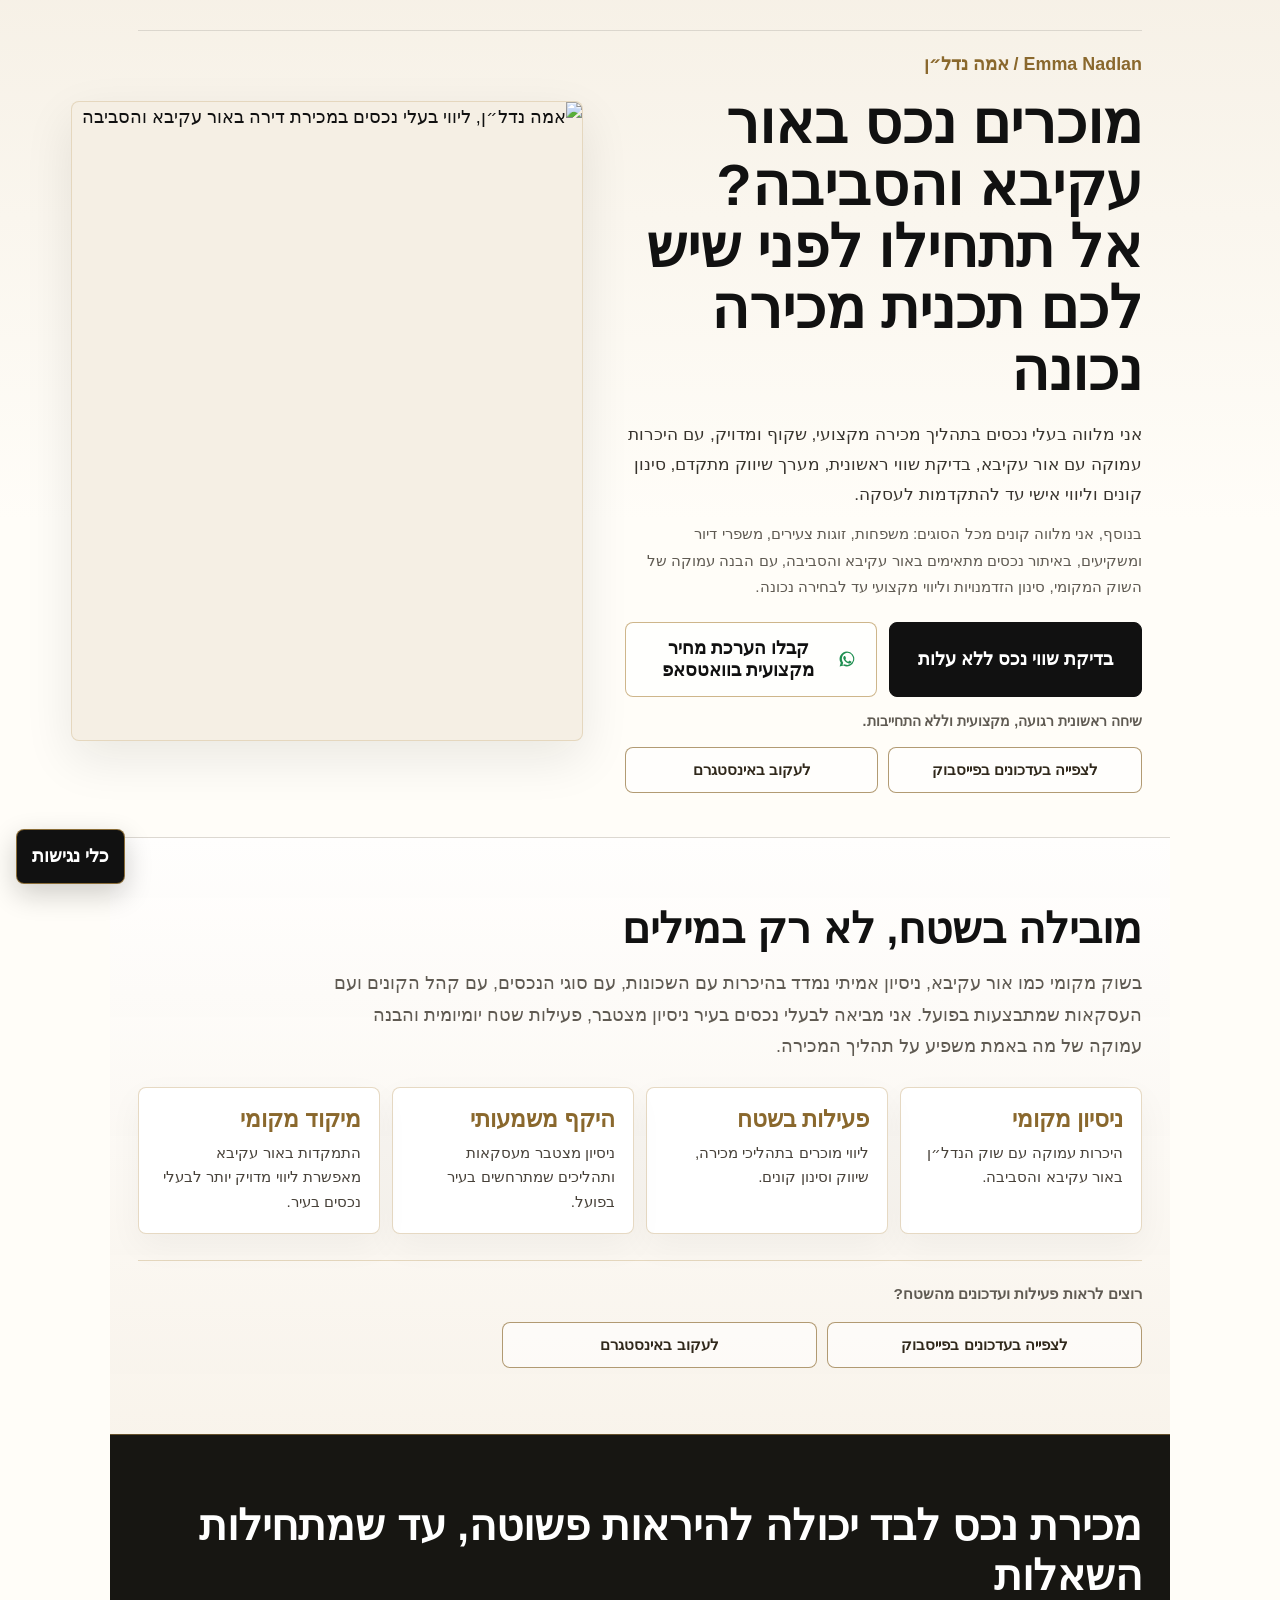
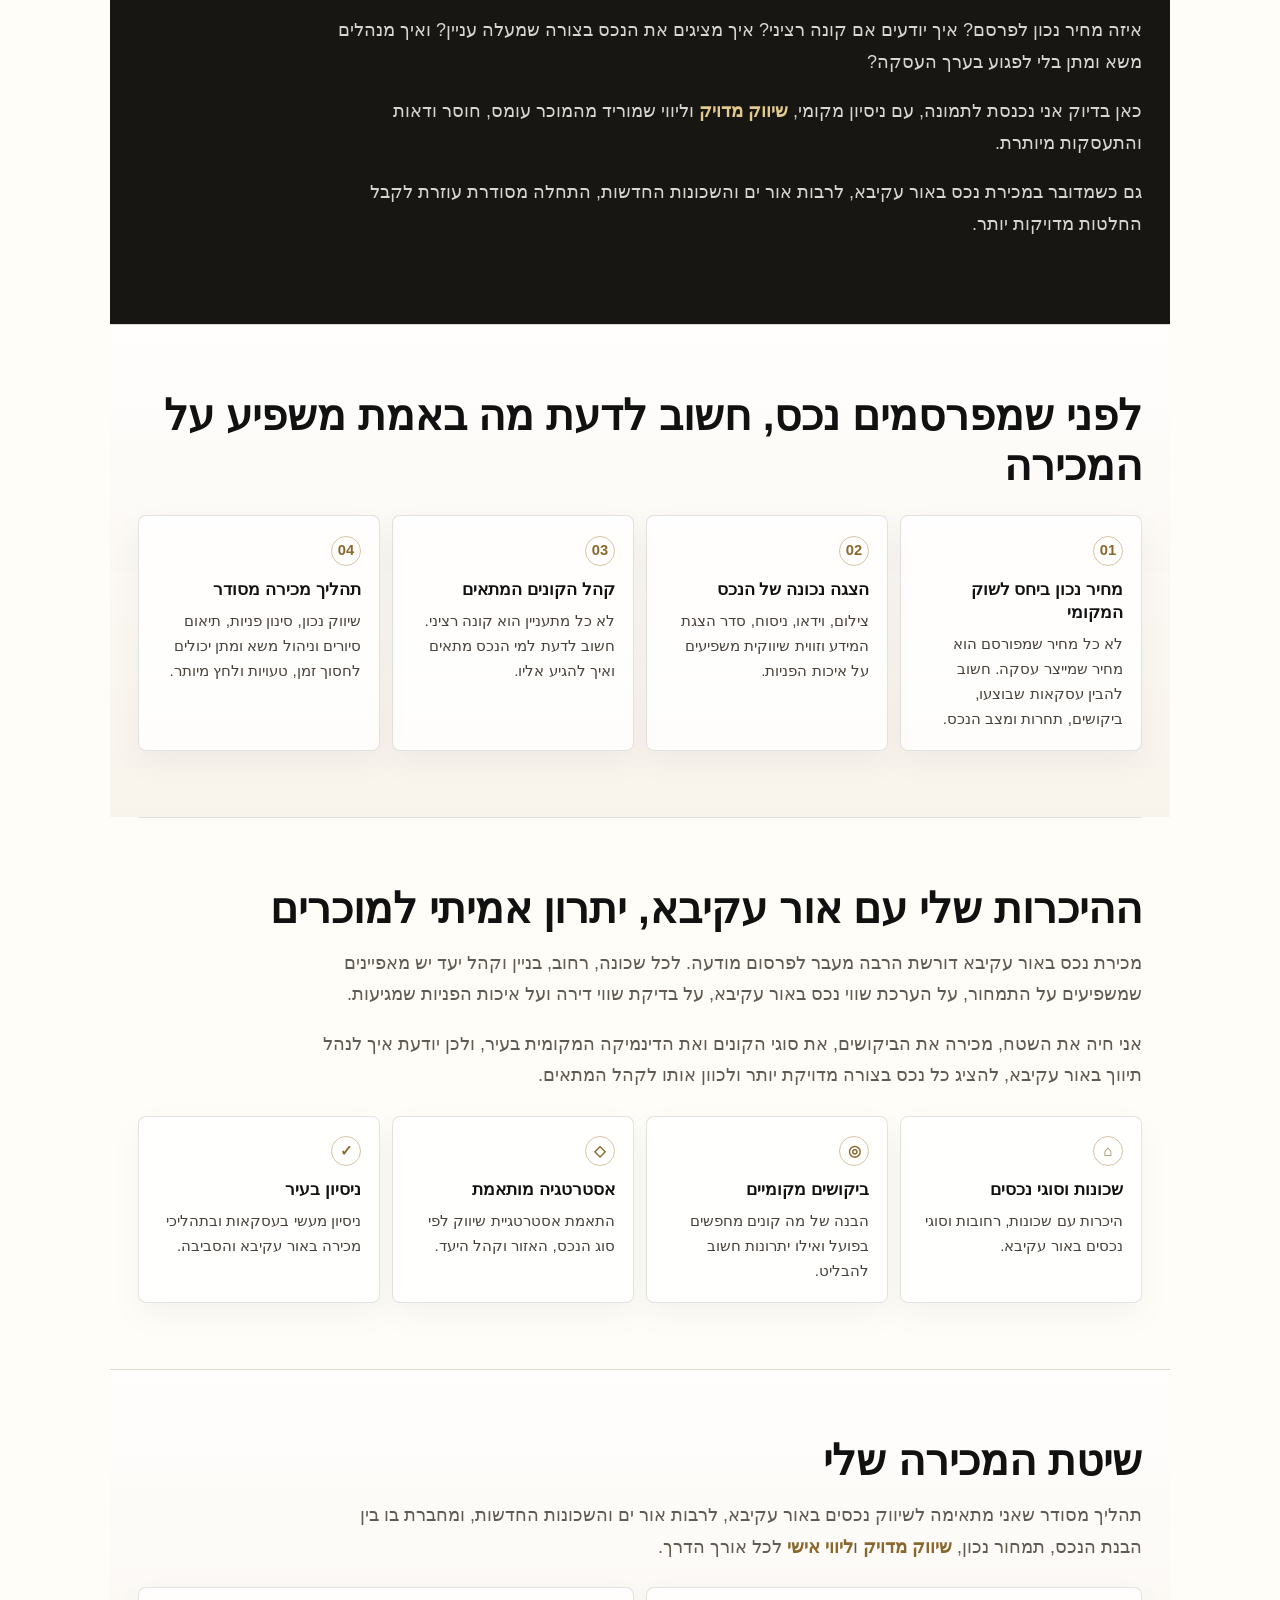
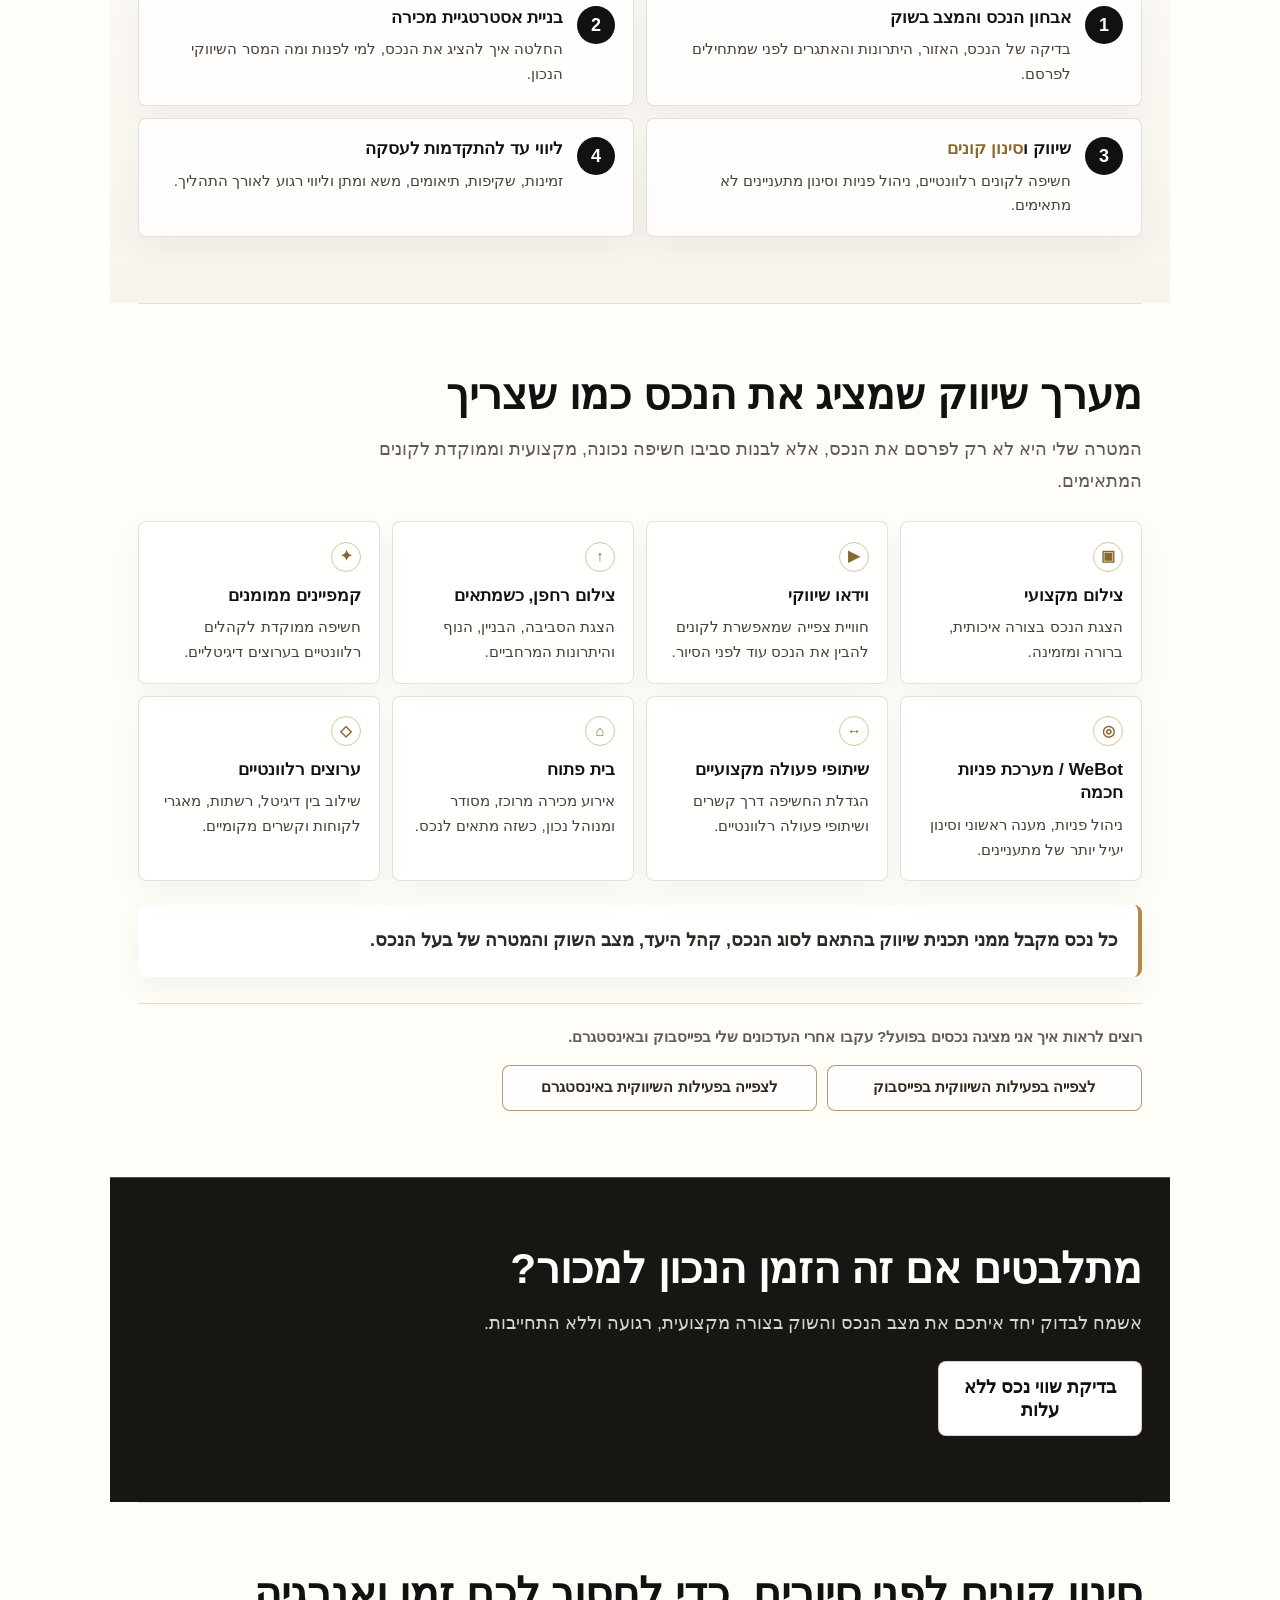
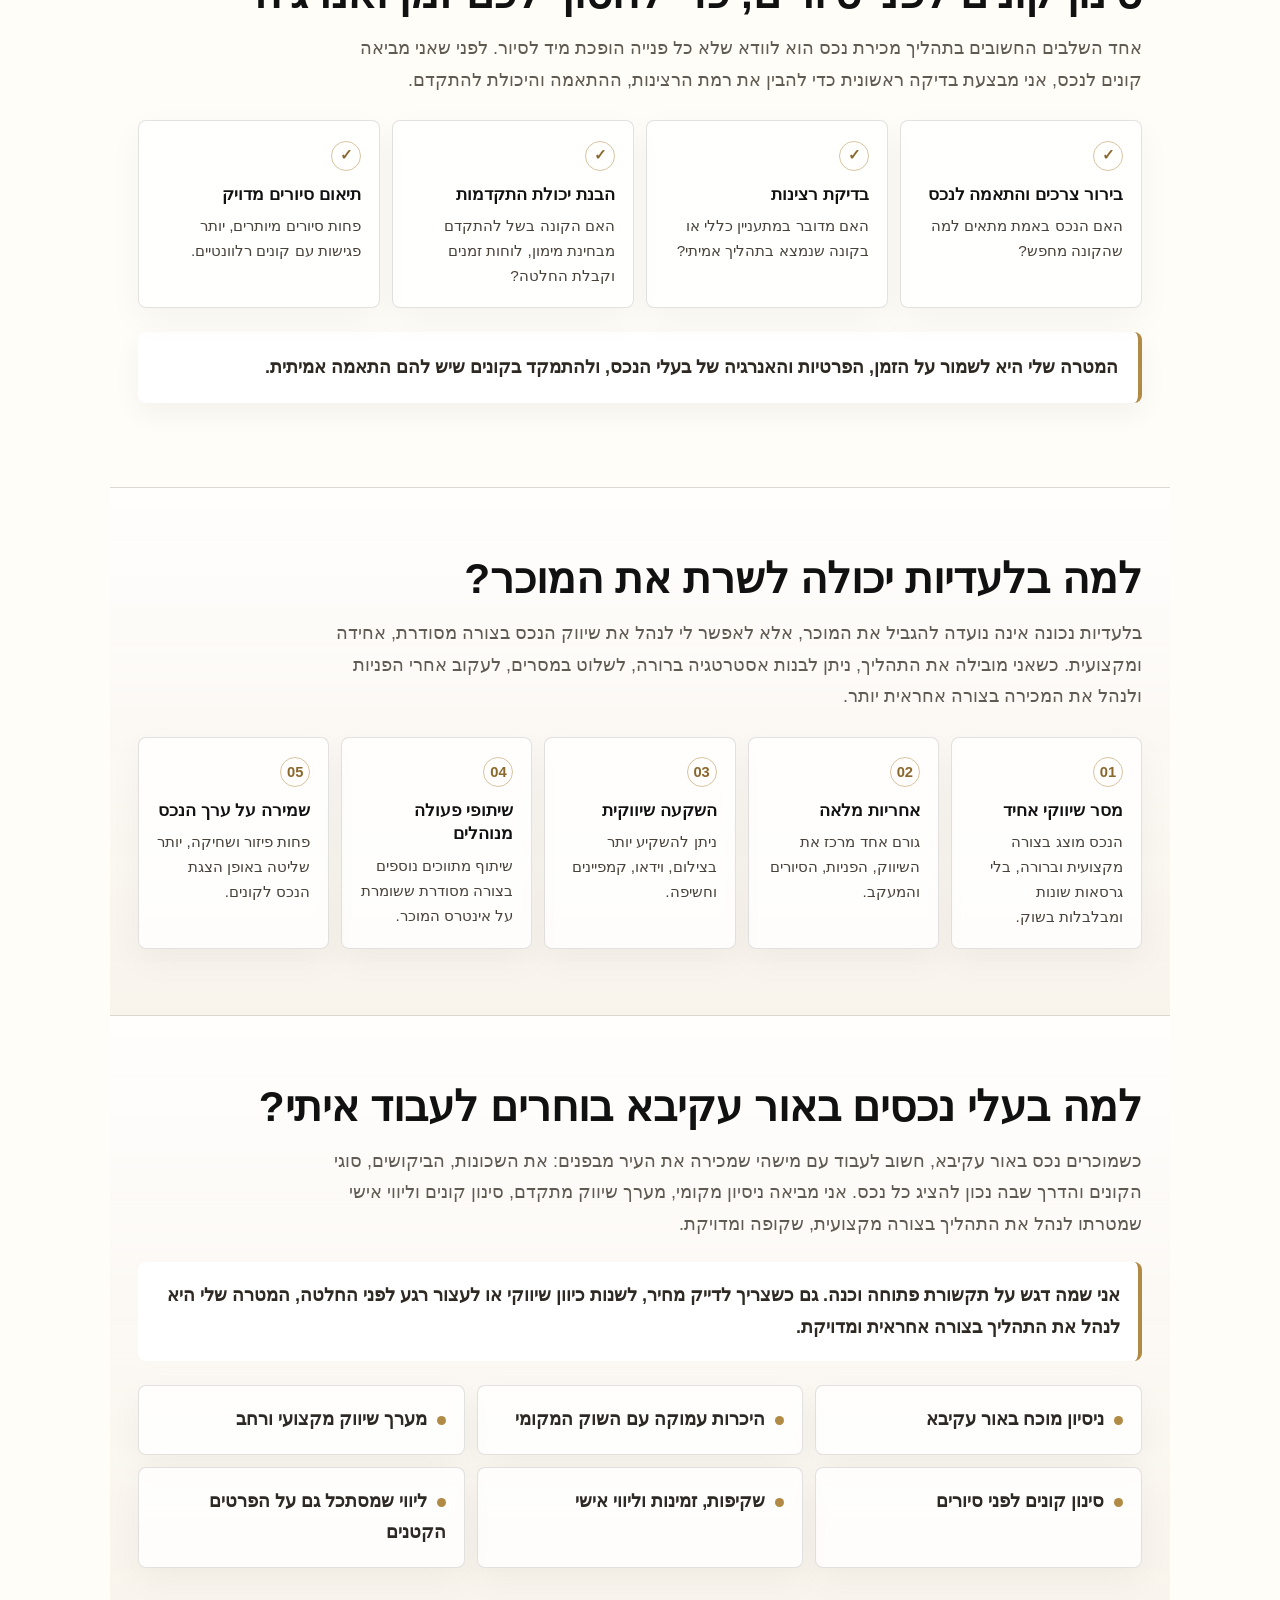
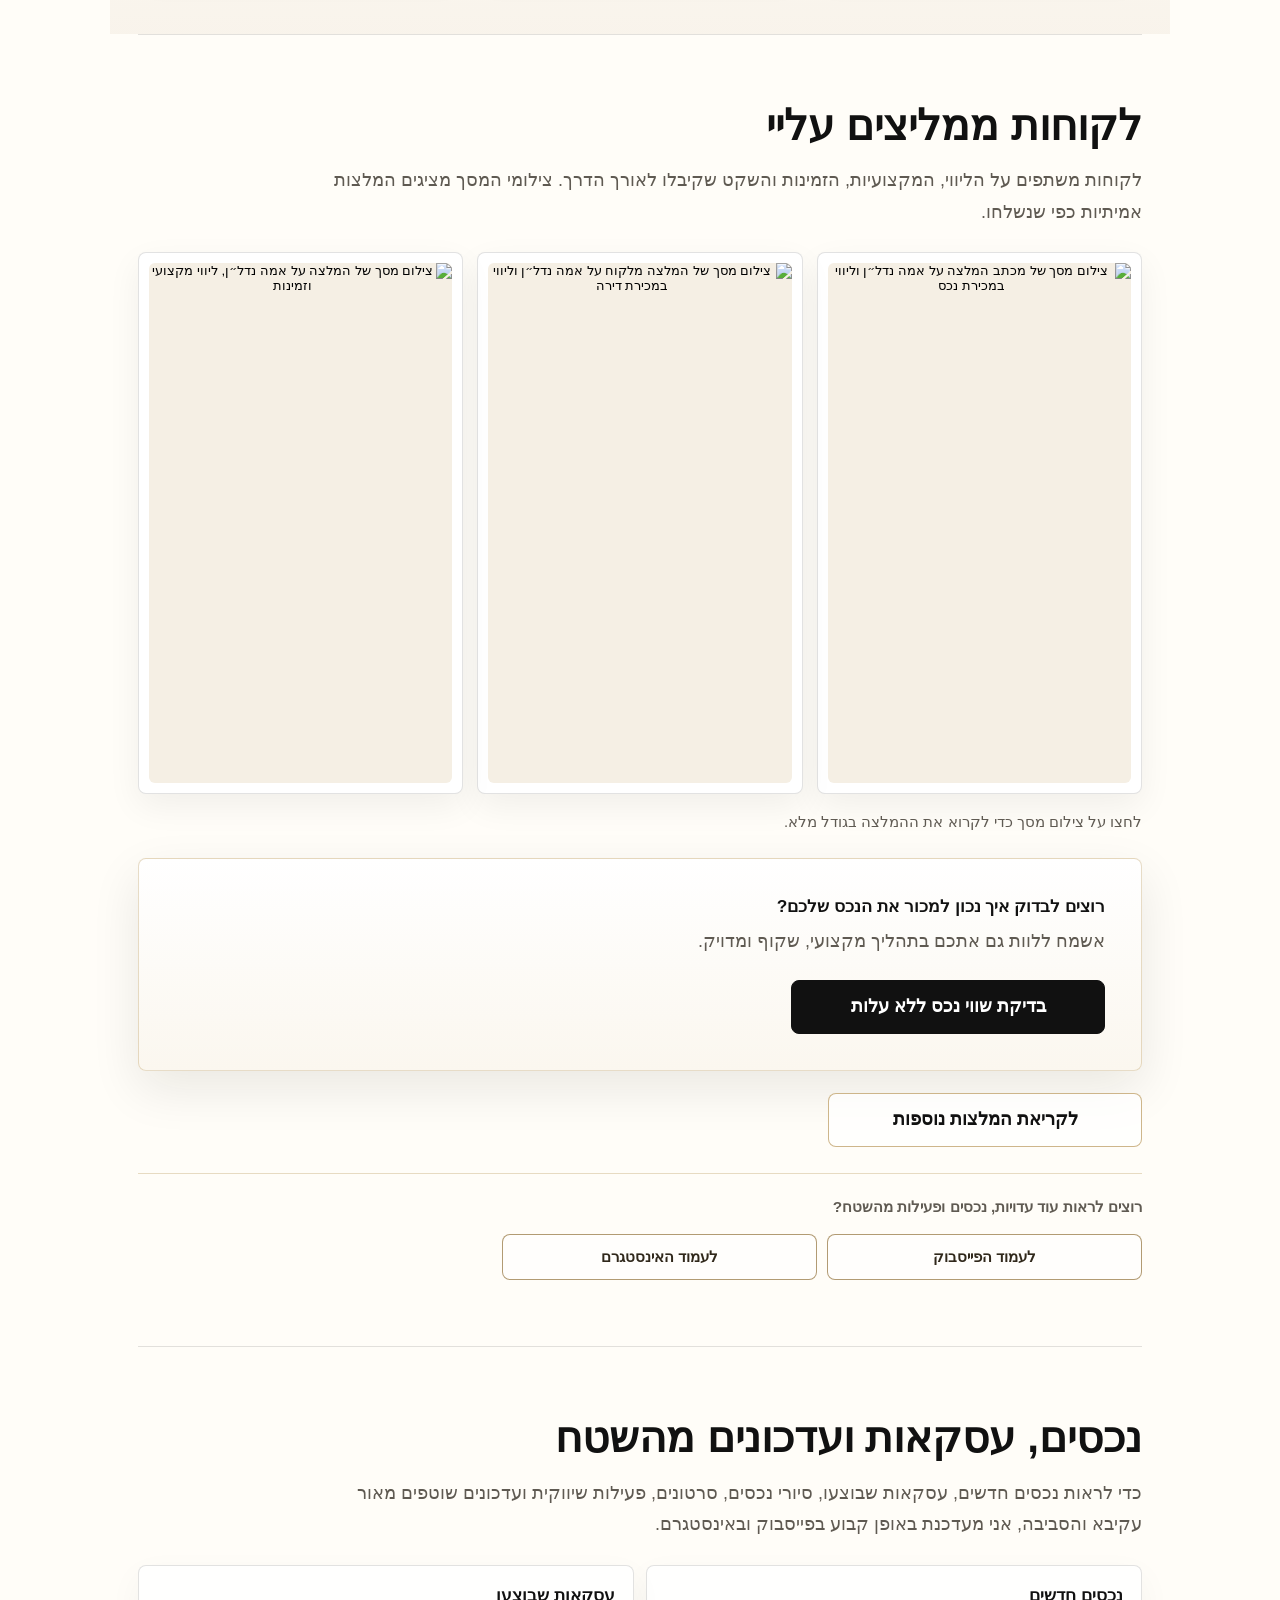
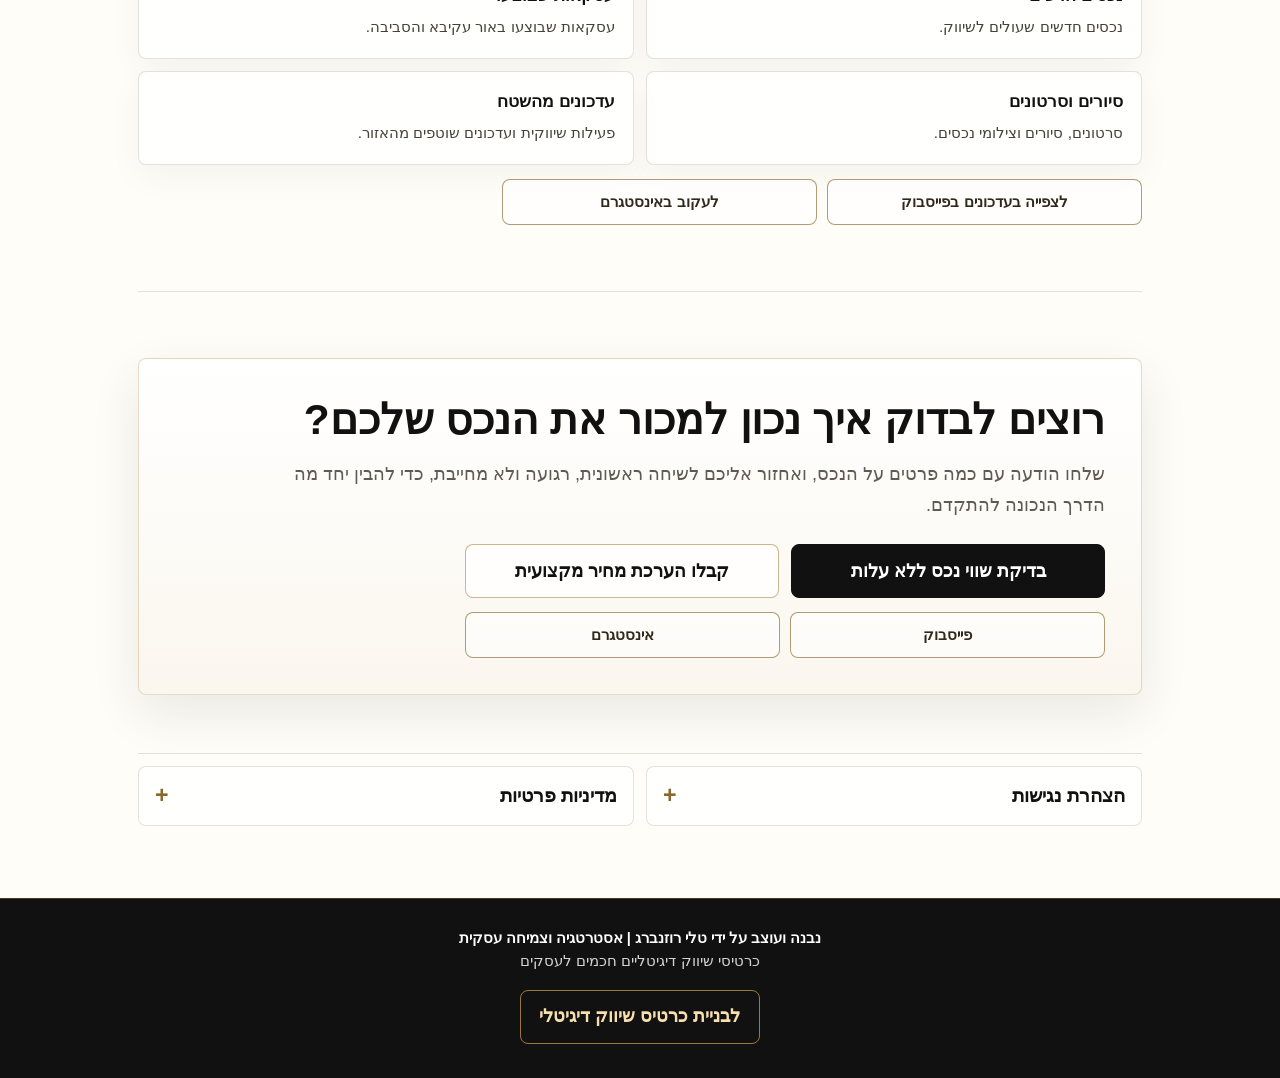
==== index.html @ de2e0359 "Add files via upload" ====
<!doctype html>
<html lang="he" dir="rtl">
<head>
  <meta charset="utf-8">
  <meta name="viewport" content="width=device-width, initial-scale=1">
  <title>אמה נדל״ן | מכירת נכסים באור עקיבא והסביבה</title>
  <meta name="description" content="אמה נדל״ן מלווה בעלי נכסים באור עקיבא והסביבה בתהליך מכירת נכס מקצועי, שקוף ומדויק, עם היכרות עמוקה עם השוק המקומי, מערך שיווק מתקדם, סינון קונים וליווי אישי.">
  <meta name="robots" content="index, follow">

  <!-- TODO: update canonical URL after final domain is connected -->
  <link rel="canonical" href="https://example.com/emma-nadlan">

  <meta property="og:title" content="אמה נדל״ן | מכירת נכסים באור עקיבא והסביבה">
  <meta property="og:description" content="אמה נדל״ן מלווה בעלי נכסים באור עקיבא והסביבה עם ניסיון מקומי, מערך שיווק מתקדם, סינון קונים וליווי אישי בתהליך המכירה.">
  <meta property="og:image" content="https://example.com/assets/emma-nadlan-profile.jpg">
  <meta property="og:url" content="https://example.com/emma-nadlan">
  <meta property="og:type" content="website">

  <meta name="twitter:card" content="summary_large_image">
  <meta name="twitter:title" content="אמה נדל״ן | מכירת נכסים באור עקיבא והסביבה">
  <meta name="twitter:description" content="מוכרים נכס באור עקיבא והסביבה? אמה נדל״ן מציעה בדיקת שווי ראשונית, שיווק מקצועי, סינון קונים וליווי אישי.">
  <meta name="twitter:image" content="https://example.com/assets/emma-nadlan-profile.jpg">
  <link rel="stylesheet" href="style.css">

  <script type="application/ld+json">
    {
      "@context": "https://schema.org",
      "@type": "ProfessionalService",
      "name": "אמה נדל״ן",
      "description": "תיווך ושיווק נדל״ן לבעלי נכסים באור עקיבא והסביבה",
      "areaServed": "אור עקיבא והסביבה",
      "telephone": "+972509560065",
      "url": "https://example.com/emma-nadlan",
      "sameAs": [
        "https://www.facebook.com/profile.php?id=61585982739040",
        "https://www.instagram.com/emmanadlan"
      ],
      "serviceType": "תיווך נדל״ן, מכירת נכסים, שיווק נכסים, הערכת שווי נכס, ליווי מוכרי דירות"
    }
  </script>
</head>
<body>
  <a class="skip-link" href="#main-content">דילוג לתוכן המרכזי</a>

  <main class="page" id="main-content">
    <section class="hero" aria-labelledby="hero-title">
      <div class="hero-content">
        <p class="brand-kicker">Emma Nadlan / אמה נדל״ן</p>
        <h1 id="hero-title">מוכרים נכס באור עקיבא והסביבה?<br>אל תתחילו לפני שיש לכם תכנית מכירה נכונה</h1>
        <p class="lead">אני מלווה בעלי נכסים בתהליך מכירה מקצועי, שקוף ומדויק, עם היכרות עמוקה עם אור עקיבא, בדיקת שווי ראשונית, מערך שיווק מתקדם, סינון קונים וליווי אישי עד להתקדמות לעסקה.</p>
        <p class="lead-secondary">בנוסף, אני מלווה קונים מכל הסוגים: משפחות, זוגות צעירים, משפרי דיור ומשקיעים, באיתור נכסים מתאימים באור עקיבא והסביבה, עם הבנה עמוקה של השוק המקומי, סינון הזדמנויות וליווי מקצועי עד לבחירה נכונה.</p>
        <div class="actions" aria-label="פעולות ראשיות">
          <a class="button button-primary" href="https://wa.me/972509560065?text=שלום%20אמה,%20אני%20רוצה%20בדיקת%20שווי%20נכס%20ללא%20עלות" target="_blank" rel="noopener noreferrer" aria-label="בדיקת שווי נכס ללא עלות בוואטסאפ">
            בדיקת שווי נכס ללא עלות
          </a>
          <a class="button button-secondary" href="https://wa.me/972509560065?text=שלום%20אמה,%20אני%20רוצה%20לקבל%20הערכת%20מחיר%20מקצועית%20לנכס" target="_blank" rel="noopener noreferrer" aria-label="קבלת הערכת מחיר מקצועית בוואטסאפ">
            <svg class="button-icon" viewBox="0 0 24 24" aria-hidden="true" focusable="false">
              <path fill="currentColor" d="M12.04 2a9.9 9.9 0 0 0-8.42 15.12L2.2 22l5.02-1.32A9.9 9.9 0 1 0 12.04 2Zm0 1.78a8.12 8.12 0 0 1 6.94 12.34 8.12 8.12 0 0 1-9.58 3.08l-.34-.14-2.98.78.8-2.9-.18-.36a8.12 8.12 0 0 1 5.34-12.8Zm-3.35 4.3c-.18 0-.46.07-.7.33-.24.27-.92.9-.92 2.2 0 1.29.94 2.54 1.07 2.72.13.18 1.84 2.9 4.5 3.95 2.2.87 2.66.7 3.14.66.48-.04 1.55-.63 1.77-1.24.22-.61.22-1.13.15-1.24-.06-.11-.24-.18-.5-.31-.26-.13-1.55-.76-1.79-.85-.24-.09-.42-.13-.59.13-.18.26-.68.85-.83 1.02-.15.18-.31.2-.57.07-.26-.13-1.1-.41-2.1-1.3-.78-.69-1.3-1.54-1.45-1.8-.15-.26-.02-.4.11-.53.12-.11.26-.31.39-.46.13-.15.17-.26.26-.44.09-.18.04-.33-.02-.46-.07-.13-.59-1.42-.81-1.95-.21-.51-.43-.44-.59-.45h-.5Z"/>
            </svg>
            קבלו הערכת מחיר מקצועית בוואטסאפ
          </a>
        </div>
        <p class="microcopy">שיחה ראשונית רגועה, מקצועית וללא התחייבות.</p>
        <div class="social-actions" aria-label="עדכונים ברשתות החברתיות">
          <a class="button button-social" href="https://www.facebook.com/profile.php?id=61585982739040&amp;rdid=2yp4rLW6xV2epCRp&amp;share_url=https%3A%2F%2Fwww.facebook.com%2Fshare%2F1Chv8i3GEX%2F%3Fref%3D1" target="_blank" rel="noopener noreferrer" aria-label="מעבר לעמוד הפייסבוק של אמה נדל״ן">
            לצפייה בעדכונים בפייסבוק
          </a>
          <a class="button button-social" href="https://www.instagram.com/emmanadlan?igsh=MTdraGNrdXloaXloaQ%3D%3D" target="_blank" rel="noopener noreferrer" aria-label="מעבר לעמוד האינסטגרם של אמה נדל״ן">
            לעקוב באינסטגרם
          </a>
        </div>
      </div>
      <div class="hero-media" aria-label="תמונה ראשית">
        <img src="assets/emma-nadlan-profile.jpg" width="711" height="1000" alt="אמה נדל״ן, ליווי בעלי נכסים במכירת דירה באור עקיבא והסביבה" fetchpriority="high">
      </div>
    </section>

    <section class="quiet-band" aria-labelledby="proof-title">
      <h2 id="proof-title">מובילה בשטח, לא רק במילים</h2>
      <p class="section-intro">בשוק מקומי כמו אור עקיבא, ניסיון אמיתי נמדד בהיכרות עם השכונות, עם סוגי הנכסים, עם קהל הקונים ועם העסקאות שמתבצעות בפועל. אני מביאה לבעלי נכסים בעיר ניסיון מצטבר, פעילות שטח יומיומית והבנה עמוקה של מה באמת משפיע על תהליך המכירה.</p>
      <!-- TODO: Verify Madlan ranking claim and attach source/screenshot before publishing -->
      <!-- TODO: Replace placeholders with verified numbers before launch -->
      <!-- TODO: Add verified completed transactions after receiving publication-approved details -->
      <!--
        Verified metrics template:
        <article class="proof-card"><strong>[מספר]</strong><p>עסקאות שבוצעו</p></article>
        <article class="proof-card"><strong>[מספר]</strong><p>שנות פעילות באזור</p></article>
        <article class="proof-card"><strong>[מספר]</strong><p>נכסים ששווקו</p></article>
      -->
      <div class="proof-cards">
        <article class="proof-card">
          <strong>ניסיון מקומי</strong>
          <p>היכרות עמוקה עם שוק הנדל״ן באור עקיבא והסביבה.</p>
        </article>
        <article class="proof-card">
          <strong>פעילות בשטח</strong>
          <p>ליווי מוכרים בתהליכי מכירה, שיווק וסינון קונים.</p>
        </article>
        <article class="proof-card">
          <strong>היקף משמעותי</strong>
          <p>ניסיון מצטבר מעסקאות ותהליכים שמתרחשים בעיר בפועל.</p>
        </article>
        <article class="proof-card">
          <strong>מיקוד מקומי</strong>
          <p>התמקדות באור עקיבא מאפשרת ליווי מדויק יותר לבעלי נכסים בעיר.</p>
        </article>
      </div>
      <div class="social-cta">
        <p class="social-prompt">רוצים לראות פעילות ועדכונים מהשטח?</p>
        <div class="social-actions">
          <a class="button button-social" href="https://www.facebook.com/profile.php?id=61585982739040&amp;rdid=2yp4rLW6xV2epCRp&amp;share_url=https%3A%2F%2Fwww.facebook.com%2Fshare%2F1Chv8i3GEX%2F%3Fref%3D1" target="_blank" rel="noopener noreferrer" aria-label="מעבר לעמוד הפייסבוק של אמה נדל״ן">
            לצפייה בעדכונים בפייסבוק
          </a>
          <a class="button button-social" href="https://www.instagram.com/emmanadlan?igsh=MTdraGNrdXloaXloaQ%3D%3D" target="_blank" rel="noopener noreferrer" aria-label="מעבר לעמוד האינסטגרם של אמה נדל״ן">
            לעקוב באינסטגרם
          </a>
        </div>
      </div>
    </section>

    <section class="dark-band" aria-labelledby="questions-title">
      <h2 id="questions-title">מכירת נכס לבד יכולה להיראות פשוטה, עד שמתחילות השאלות</h2>
      <p class="section-intro">איזה מחיר נכון לפרסם? איך יודעים אם קונה רציני? איך מציגים את הנכס בצורה שמעלה עניין? ואיך מנהלים משא ומתן בלי לפגוע בערך העסקה?</p>
      <p class="section-intro">כאן בדיוק אני נכנסת לתמונה, עם ניסיון מקומי, <span class="gold-text">שיווק מדויק</span> וליווי שמוריד מהמוכר עומס, חוסר ודאות והתעסקות מיותרת.</p>
      <p class="section-intro">גם כשמדובר במכירת נכס באור עקיבא, לרבות אור ים והשכונות החדשות, התחלה מסודרת עוזרת לקבל החלטות מדויקות יותר.</p>
    </section>

    <section class="quiet-band" aria-labelledby="checks-title">
      <h2 id="checks-title">לפני שמפרסמים נכס, חשוב לדעת מה באמת משפיע על המכירה</h2>
      <div class="insight-cards">
        <article class="insight-card">
          <span class="mini-icon" aria-hidden="true">01</span>
          <h3>מחיר נכון ביחס לשוק המקומי</h3>
          <p>לא כל מחיר שמפורסם הוא מחיר שמייצר עסקה. חשוב להבין עסקאות שבוצעו, ביקושים, תחרות ומצב הנכס.</p>
        </article>
        <article class="insight-card">
          <span class="mini-icon" aria-hidden="true">02</span>
          <h3>הצגה נכונה של הנכס</h3>
          <p>צילום, וידאו, ניסוח, סדר הצגת המידע וזווית שיווקית משפיעים על איכות הפניות.</p>
        </article>
        <article class="insight-card">
          <span class="mini-icon" aria-hidden="true">03</span>
          <h3>קהל הקונים המתאים</h3>
          <p>לא כל מתעניין הוא קונה רציני. חשוב לדעת למי הנכס מתאים ואיך להגיע אליו.</p>
        </article>
        <article class="insight-card">
          <span class="mini-icon" aria-hidden="true">04</span>
          <h3>תהליך מכירה מסודר</h3>
          <p>שיווק נכון, סינון פניות, תיאום סיורים וניהול משא ומתן יכולים לחסוך זמן, טעויות ולחץ מיותר.</p>
        </article>
      </div>
    </section>

    <section aria-labelledby="local-title">
      <h2 id="local-title">ההיכרות שלי עם אור עקיבא, יתרון אמיתי למוכרים</h2>
      <p class="section-intro">מכירת נכס באור עקיבא דורשת הרבה מעבר לפרסום מודעה. לכל שכונה, רחוב, בניין וקהל יעד יש מאפיינים שמשפיעים על התמחור, על הערכת שווי נכס באור עקיבא, על בדיקת שווי דירה ועל איכות הפניות שמגיעות.</p>
      <p class="section-intro">אני חיה את השטח, מכירה את הביקושים, את סוגי הקונים ואת הדינמיקה המקומית בעיר, ולכן יודעת איך לנהל תיווך באור עקיבא, להציג כל נכס בצורה מדויקת יותר ולכוון אותו לקהל המתאים.</p>
      <div class="local-cards">
        <article class="local-card">
          <span class="mini-icon" aria-hidden="true">⌂</span>
          <h3>שכונות וסוגי נכסים</h3>
          <p>היכרות עם שכונות, רחובות וסוגי נכסים באור עקיבא.</p>
        </article>
        <article class="local-card">
          <span class="mini-icon" aria-hidden="true">◎</span>
          <h3>ביקושים מקומיים</h3>
          <p>הבנה של מה קונים מחפשים בפועל ואילו יתרונות חשוב להבליט.</p>
        </article>
        <article class="local-card">
          <span class="mini-icon" aria-hidden="true">◇</span>
          <h3>אסטרטגיה מותאמת</h3>
          <p>התאמת אסטרטגיית שיווק לפי סוג הנכס, האזור וקהל היעד.</p>
        </article>
        <article class="local-card">
          <span class="mini-icon" aria-hidden="true">✓</span>
          <h3>ניסיון בעיר</h3>
          <p>ניסיון מעשי בעסקאות ובתהליכי מכירה באור עקיבא והסביבה.</p>
        </article>
      </div>
    </section>

    <section class="quiet-band" aria-labelledby="method-title">
      <h2 id="method-title">שיטת המכירה שלי</h2>
      <p class="section-intro">תהליך מסודר שאני מתאימה לשיווק נכסים באור עקיבא, לרבות אור ים והשכונות החדשות, ומחברת בו בין הבנת הנכס, תמחור נכון, <span class="gold-text">שיווק מדויק</span> ו<span class="gold-text">ליווי אישי</span> לכל אורך הדרך.</p>
      <ol class="method-steps" aria-label="שלבי שיטת המכירה של אמה נדל״ן">
        <li class="method-step">
          <span class="step-number">1</span>
          <div>
            <h3>אבחון הנכס והמצב בשוק</h3>
            <p>בדיקה של הנכס, האזור, היתרונות והאתגרים לפני שמתחילים לפרסם.</p>
          </div>
        </li>
        <li class="method-step">
          <span class="step-number">2</span>
          <div>
            <h3>בניית אסטרטגיית מכירה</h3>
            <p>החלטה איך להציג את הנכס, למי לפנות ומה המסר השיווקי הנכון.</p>
          </div>
        </li>
        <li class="method-step">
          <span class="step-number">3</span>
          <div>
            <h3>שיווק ו<span class="gold-text">סינון קונים</span></h3>
            <p>חשיפה לקונים רלוונטיים, ניהול פניות וסינון מתעניינים לא מתאימים.</p>
          </div>
        </li>
        <li class="method-step">
          <span class="step-number">4</span>
          <div>
            <h3>ליווי עד להתקדמות לעסקה</h3>
            <p>זמינות, שקיפות, תיאומים, משא ומתן וליווי רגוע לאורך התהליך.</p>
          </div>
        </li>
      </ol>
    </section>

    <section aria-labelledby="marketing-title">
      <h2 id="marketing-title">מערך שיווק שמציג את הנכס כמו שצריך</h2>
      <p class="section-intro">המטרה שלי היא לא רק לפרסם את הנכס, אלא לבנות סביבו חשיפה נכונה, מקצועית וממוקדת לקונים המתאימים.</p>
      <div class="marketing-tools">
        <article class="marketing-tool">
          <span class="mini-icon" aria-hidden="true">▣</span>
          <h3>צילום מקצועי</h3>
          <p>הצגת הנכס בצורה איכותית, ברורה ומזמינה.</p>
        </article>
        <article class="marketing-tool">
          <span class="mini-icon" aria-hidden="true">▶</span>
          <h3>וידאו שיווקי</h3>
          <p>חוויית צפייה שמאפשרת לקונים להבין את הנכס עוד לפני הסיור.</p>
        </article>
        <article class="marketing-tool">
          <span class="mini-icon" aria-hidden="true">↑</span>
          <h3>צילום רחפן, כשמתאים</h3>
          <p>הצגת הסביבה, הבניין, הנוף והיתרונות המרחביים.</p>
        </article>
        <article class="marketing-tool">
          <span class="mini-icon" aria-hidden="true">✦</span>
          <h3>קמפיינים ממומנים</h3>
          <p>חשיפה ממוקדת לקהלים רלוונטיים בערוצים דיגיטליים.</p>
        </article>
        <article class="marketing-tool">
          <span class="mini-icon" aria-hidden="true">◎</span>
          <h3>WeBot / מערכת פניות חכמה</h3>
          <p>ניהול פניות, מענה ראשוני וסינון יעיל יותר של מתעניינים.</p>
        </article>
        <article class="marketing-tool">
          <span class="mini-icon" aria-hidden="true">↔</span>
          <h3>שיתופי פעולה מקצועיים</h3>
          <p>הגדלת החשיפה דרך קשרים ושיתופי פעולה רלוונטיים.</p>
        </article>
        <article class="marketing-tool">
          <span class="mini-icon" aria-hidden="true">⌂</span>
          <h3>בית פתוח</h3>
          <p>אירוע מכירה מרוכז, מסודר ומנוהל נכון, כשזה מתאים לנכס.</p>
        </article>
        <article class="marketing-tool">
          <span class="mini-icon" aria-hidden="true">◇</span>
          <h3>ערוצים רלוונטיים</h3>
          <p>שילוב בין דיגיטל, רשתות, מאגרי לקוחות וקשרים מקומיים.</p>
        </article>
      </div>
      <p class="emphasis">כל נכס מקבל ממני תכנית שיווק בהתאם לסוג הנכס, קהל היעד, מצב השוק והמטרה של בעל הנכס.</p>
      <div class="social-cta">
        <p class="social-prompt">רוצים לראות איך אני מציגה נכסים בפועל? עקבו אחרי העדכונים שלי בפייסבוק ובאינסטגרם.</p>
        <div class="social-actions">
          <a class="button button-social" href="https://www.facebook.com/profile.php?id=61585982739040&amp;rdid=2yp4rLW6xV2epCRp&amp;share_url=https%3A%2F%2Fwww.facebook.com%2Fshare%2F1Chv8i3GEX%2F%3Fref%3D1" target="_blank" rel="noopener noreferrer" aria-label="מעבר לעמוד הפייסבוק של אמה נדל״ן">
            לצפייה בפעילות השיווקית בפייסבוק
          </a>
          <a class="button button-social" href="https://www.instagram.com/emmanadlan?igsh=MTdraGNrdXloaXloaQ%3D%3D" target="_blank" rel="noopener noreferrer" aria-label="מעבר לעמוד האינסטגרם של אמה נדל״ן">
            לצפייה בפעילות השיווקית באינסטגרם
          </a>
        </div>
      </div>
    </section>

    <section class="dark-band mid-cta" aria-labelledby="mid-cta-title">
      <h2 id="mid-cta-title">מתלבטים אם זה הזמן הנכון למכור?</h2>
      <p class="section-intro">אשמח לבדוק יחד איתכם את מצב הנכס והשוק בצורה מקצועית, רגועה וללא התחייבות.</p>
      <div class="actions">
        <a class="button" href="https://wa.me/972509560065?text=שלום%20אמה,%20אני%20רוצה%20בדיקת%20שווי%20נכס%20ללא%20עלות" target="_blank" rel="noopener noreferrer" aria-label="בדיקת שווי נכס ללא עלות בוואטסאפ">
          בדיקת שווי נכס ללא עלות
        </a>
      </div>
    </section>

    <section aria-labelledby="screening-title">
      <h2 id="screening-title">סינון קונים לפני סיורים, כדי לחסוך לכם זמן ואנרגיה</h2>
      <p class="section-intro">אחד השלבים החשובים בתהליך מכירת נכס הוא לוודא שלא כל פנייה הופכת מיד לסיור. לפני שאני מביאה קונים לנכס, אני מבצעת בדיקה ראשונית כדי להבין את רמת הרצינות, ההתאמה והיכולת להתקדם.</p>
      <div class="screening-cards">
        <article class="screening-card">
          <span class="mini-icon" aria-hidden="true">✓</span>
          <h3>בירור צרכים והתאמה לנכס</h3>
          <p>האם הנכס באמת מתאים למה שהקונה מחפש?</p>
        </article>
        <article class="screening-card">
          <span class="mini-icon" aria-hidden="true">✓</span>
          <h3>בדיקת רצינות</h3>
          <p>האם מדובר במתעניין כללי או בקונה שנמצא בתהליך אמיתי?</p>
        </article>
        <article class="screening-card">
          <span class="mini-icon" aria-hidden="true">✓</span>
          <h3>הבנת יכולת התקדמות</h3>
          <p>האם הקונה בשל להתקדם מבחינת מימון, לוחות זמנים וקבלת החלטה?</p>
        </article>
        <article class="screening-card">
          <span class="mini-icon" aria-hidden="true">✓</span>
          <h3>תיאום סיורים מדויק</h3>
          <p>פחות סיורים מיותרים, יותר פגישות עם קונים רלוונטיים.</p>
        </article>
      </div>
      <p class="emphasis">המטרה שלי היא לשמור על הזמן, הפרטיות והאנרגיה של בעלי הנכס, ולהתמקד בקונים שיש להם התאמה אמיתית.</p>
    </section>

    <section class="quiet-band" aria-labelledby="exclusive-title">
      <h2 id="exclusive-title">למה בלעדיות יכולה לשרת את המוכר?</h2>
      <p class="section-intro">בלעדיות נכונה אינה נועדה להגביל את המוכר, אלא לאפשר לי לנהל את שיווק הנכס בצורה מסודרת, אחידה ומקצועית. כשאני מובילה את התהליך, ניתן לבנות אסטרטגיה ברורה, לשלוט במסרים, לעקוב אחרי הפניות ולנהל את המכירה בצורה אחראית יותר.</p>
      <div class="exclusive-cards">
        <article class="exclusive-card">
          <span class="mini-icon" aria-hidden="true">01</span>
          <h3>מסר שיווקי אחיד</h3>
          <p>הנכס מוצג בצורה מקצועית וברורה, בלי גרסאות שונות ומבלבלות בשוק.</p>
        </article>
        <article class="exclusive-card">
          <span class="mini-icon" aria-hidden="true">02</span>
          <h3>אחריות מלאה</h3>
          <p>גורם אחד מרכז את השיווק, הפניות, הסיורים והמעקב.</p>
        </article>
        <article class="exclusive-card">
          <span class="mini-icon" aria-hidden="true">03</span>
          <h3>השקעה שיווקית</h3>
          <p>ניתן להשקיע יותר בצילום, וידאו, קמפיינים וחשיפה.</p>
        </article>
        <article class="exclusive-card">
          <span class="mini-icon" aria-hidden="true">04</span>
          <h3>שיתופי פעולה מנוהלים</h3>
          <p>שיתוף מתווכים נוספים בצורה מסודרת ששומרת על אינטרס המוכר.</p>
        </article>
        <article class="exclusive-card">
          <span class="mini-icon" aria-hidden="true">05</span>
          <h3>שמירה על ערך הנכס</h3>
          <p>פחות פיזור ושחיקה, יותר שליטה באופן הצגת הנכס לקונים.</p>
        </article>
      </div>
    </section>

    <section class="quiet-band" aria-labelledby="why-title">
      <h2 id="why-title">למה בעלי נכסים באור עקיבא בוחרים לעבוד איתי?</h2>
      <p class="section-intro">כשמוכרים נכס באור עקיבא, חשוב לעבוד עם מישהי שמכירה את העיר מבפנים: את השכונות, הביקושים, סוגי הקונים והדרך שבה נכון להציג כל נכס. אני מביאה ניסיון מקומי, מערך שיווק מתקדם, סינון קונים וליווי אישי שמטרתו לנהל את התהליך בצורה מקצועית, שקופה ומדויקת.</p>
      <p class="trust-note">אני שמה דגש על תקשורת פתוחה וכנה. גם כשצריך לדייק מחיר, לשנות כיוון שיווקי או לעצור רגע לפני החלטה, המטרה שלי היא לנהל את התהליך בצורה אחראית ומדויקת.</p>
      <ul class="values" aria-label="ערכים מרכזיים">
        <li class="value">ניסיון מוכח באור עקיבא</li>
        <li class="value">היכרות עמוקה עם השוק המקומי</li>
        <li class="value">מערך שיווק מקצועי ורחב</li>
        <li class="value">סינון קונים לפני סיורים</li>
        <li class="value">שקיפות, זמינות וליווי אישי</li>
        <li class="value">ליווי שמסתכל גם על הפרטים הקטנים</li>
      </ul>
    </section>

    <section aria-labelledby="recommendations-title">
      <h2 id="recommendations-title">לקוחות ממליצים עליי</h2>
      <p class="section-intro">לקוחות משתפים על הליווי, המקצועיות, הזמינות והשקט שקיבלו לאורך הדרך. צילומי המסך מציגים המלצות אמיתיות כפי שנשלחו.</p>
      <div class="testimonial-gallery">
        <article class="testimonial-shot">
          <button class="testimonial-open" type="button" data-testimonial-src="assets/testimonials/client-recommendation-letter.jpg" aria-label="פתיחת צילום מסך של מכתב המלצה על ליווי במכירת נכס">
            <img src="assets/testimonials/client-recommendation-letter.jpg" alt="צילום מסך של מכתב המלצה על אמה נדל״ן וליווי במכירת נכס" loading="lazy" decoding="async">
          </button>
        </article>
        <article class="testimonial-shot">
          <button class="testimonial-open" type="button" data-testimonial-src="assets/testimonials/client-recommendation-whatsapp-sale.jpg" aria-label="פתיחת צילום מסך של המלצה מלקוח על מכירת דירה">
            <img src="assets/testimonials/client-recommendation-whatsapp-sale.jpg" alt="צילום מסך של המלצה מלקוח על אמה נדל״ן וליווי במכירת דירה" loading="lazy" decoding="async">
          </button>
        </article>
        <article class="testimonial-shot">
          <button class="testimonial-open" type="button" data-testimonial-src="assets/testimonials/client-recommendation-whatsapp-support.jpg" aria-label="פתיחת צילום מסך של המלצה על ליווי מקצועי וזמינות">
            <img src="assets/testimonials/client-recommendation-whatsapp-support.jpg" alt="צילום מסך של המלצה על אמה נדל״ן, ליווי מקצועי וזמינות" loading="lazy" decoding="async">
          </button>
        </article>
      </div>
      <p class="gallery-note">לחצו על צילום מסך כדי לקרוא את ההמלצה בגודל מלא.</p>
      <div class="contact-panel">
        <h3>רוצים לבדוק איך נכון למכור את הנכס שלכם?</h3>
        <p class="section-intro">אשמח ללוות גם אתכם בתהליך מקצועי, שקוף ומדויק.</p>
        <div class="actions">
          <a class="button button-primary" href="https://wa.me/972509560065?text=שלום%20אמה,%20אני%20רוצה%20בדיקת%20שווי%20נכס%20ללא%20עלות" target="_blank" rel="noopener noreferrer" aria-label="בדיקת שווי נכס ללא עלות בוואטסאפ">
            בדיקת שווי נכס ללא עלות
          </a>
        </div>
      </div>
      <div class="actions">
        <a class="button button-secondary" href="recommendations.html" aria-label="לקריאת המלצות מלקוחות אמה נדל״ן">
          לקריאת המלצות נוספות
        </a>
      </div>
      <div class="social-cta">
        <p class="social-prompt">רוצים לראות עוד עדויות, נכסים ופעילות מהשטח?</p>
        <div class="social-actions">
          <a class="button button-social" href="https://www.facebook.com/profile.php?id=61585982739040&amp;rdid=2yp4rLW6xV2epCRp&amp;share_url=https%3A%2F%2Fwww.facebook.com%2Fshare%2F1Chv8i3GEX%2F%3Fref%3D1" target="_blank" rel="noopener noreferrer" aria-label="מעבר לעמוד הפייסבוק של אמה נדל״ן">
            לעמוד הפייסבוק
          </a>
          <a class="button button-social" href="https://www.instagram.com/emmanadlan?igsh=MTdraGNrdXloaXloaQ%3D%3D" target="_blank" rel="noopener noreferrer" aria-label="מעבר לעמוד האינסטגרם של אמה נדל״ן">
            לעמוד האינסטגרם
          </a>
        </div>
      </div>
    </section>

    <section aria-labelledby="updates-title">
      <h2 id="updates-title">נכסים, עסקאות ועדכונים מהשטח</h2>
      <p class="section-intro">כדי לראות נכסים חדשים, עסקאות שבוצעו, סיורי נכסים, סרטונים, פעילות שיווקית ועדכונים שוטפים מאור עקיבא והסביבה, אני מעדכנת באופן קבוע בפייסבוק ובאינסטגרם.</p>
      <ul class="activity-cards" aria-label="סוגי עדכונים ברשתות החברתיות">
        <li class="activity-card">
          <h3>נכסים חדשים</h3>
          <p>נכסים חדשים שעולים לשיווק.</p>
        </li>
        <li class="activity-card">
          <h3>עסקאות שבוצעו</h3>
          <p>עסקאות שבוצעו באור עקיבא והסביבה.</p>
        </li>
        <li class="activity-card">
          <h3>סיורים וסרטונים</h3>
          <p>סרטונים, סיורים וצילומי נכסים.</p>
        </li>
        <li class="activity-card">
          <h3>עדכונים מהשטח</h3>
          <p>פעילות שיווקית ועדכונים שוטפים מהאזור.</p>
        </li>
      </ul>
      <div class="social-actions">
        <a class="button button-social" href="https://www.facebook.com/profile.php?id=61585982739040&amp;rdid=2yp4rLW6xV2epCRp&amp;share_url=https%3A%2F%2Fwww.facebook.com%2Fshare%2F1Chv8i3GEX%2F%3Fref%3D1" target="_blank" rel="noopener noreferrer" aria-label="מעבר לעמוד הפייסבוק של אמה נדל״ן">
          לצפייה בעדכונים בפייסבוק
        </a>
        <a class="button button-social" href="https://www.instagram.com/emmanadlan?igsh=MTdraGNrdXloaXloaQ%3D%3D" target="_blank" rel="noopener noreferrer" aria-label="מעבר לעמוד האינסטגרם של אמה נדל״ן">
          לעקוב באינסטגרם
        </a>
      </div>
    </section>

    <section class="contact" aria-labelledby="contact-title">
      <div class="contact-panel">
        <h2 id="contact-title">רוצים לבדוק איך נכון למכור את הנכס שלכם?</h2>
        <p class="section-intro">שלחו הודעה עם כמה פרטים על הנכס, ואחזור אליכם לשיחה ראשונית, רגועה ולא מחייבת, כדי להבין יחד מה הדרך הנכונה להתקדם.</p>
        <div class="actions" aria-label="יצירת קשר עם אמה נדל״ן">
          <a class="button button-primary" href="https://wa.me/972509560065?text=שלום%20אמה,%20אני%20רוצה%20בדיקת%20שווי%20נכס%20ללא%20עלות" target="_blank" rel="noopener noreferrer" aria-label="בדיקת שווי נכס ללא עלות בוואטסאפ">
            בדיקת שווי נכס ללא עלות
          </a>
          <a class="button button-secondary" href="https://wa.me/972509560065?text=שלום%20אמה,%20אני%20רוצה%20לקבל%20הערכת%20מחיר%20מקצועית%20לנכס" target="_blank" rel="noopener noreferrer" aria-label="קבלת הערכת מחיר מקצועית לנכס בוואטסאפ">
            קבלו הערכת מחיר מקצועית
          </a>
        </div>
        <div class="social-actions" aria-label="עמודי אמה נדל״ן ברשתות החברתיות">
          <a class="button button-social" href="https://www.facebook.com/profile.php?id=61585982739040&amp;rdid=2yp4rLW6xV2epCRp&amp;share_url=https%3A%2F%2Fwww.facebook.com%2Fshare%2F1Chv8i3GEX%2F%3Fref%3D1" target="_blank" rel="noopener noreferrer" aria-label="מעבר לעמוד הפייסבוק של אמה נדל״ן">
            פייסבוק
          </a>
          <a class="button button-social" href="https://www.instagram.com/emmanadlan?igsh=MTdraGNrdXloaXloaQ%3D%3D" target="_blank" rel="noopener noreferrer" aria-label="מעבר לעמוד האינסטגרם של אמה נדל״ן">
            אינסטגרם
          </a>
        </div>
      </div>
    </section>

    <section class="legal" aria-label="מידע משפטי ונגישות">
      <div class="legal-grid">
        <article class="legal-item">
          <h2>
            <button class="accordion-button" type="button" aria-expanded="false" aria-controls="accessibility-statement">
              הצהרת נגישות
            </button>
          </h2>
          <div class="accordion-content" id="accessibility-statement" hidden>
            <p>נעשה מאמץ להנגיש את כרטיס השיווק הדיגיטלי כך שיהיה נוח וברור לשימוש עבור כלל הגולשים, לרבות אנשים עם מוגבלויות. הכרטיס נבנה תוך התייחסות לקריאות טקסט, ניגודיות צבעים, ניווט ברור, מבנה כותרות תקין וכפתורים נגישים.</p>
            <p>אם נתקלתם בקושי בגלישה, בקריאת התוכן או בשימוש באחד הקישורים בכרטיס, ניתן לפנות לאמה נדל״ן והנושא ייבדק ויטופל בהקדם האפשרי.</p>
            <p><strong>פרטי פנייה בנושא נגישות:</strong><br>אמה נדל״ן<br>טלפון / וואטסאפ: 050-9560065</p>
            <p><a class="legal-link" href="https://wa.me/972509560065" target="_blank" rel="noopener noreferrer" aria-label="פנייה לאמה נדל״ן בוואטסאפ בנושא נגישות">לפנייה בוואטסאפ בנושא נגישות</a></p>
          </div>
        </article>

        <article class="legal-item">
          <h2>
            <button class="accordion-button" type="button" aria-expanded="false" aria-controls="privacy-policy">
              מדיניות פרטיות
            </button>
          </h2>
          <div class="accordion-content" id="privacy-policy" hidden>
            <p>הכרטיס הדיגיטלי נועד לאפשר יצירת קשר עם אמה נדל״ן בנוגע לשירותי תיווך, שיווק נכסים וליווי בעלי נכסים בתהליך מכירה.</p>
            <p>הכרטיס אינו אוסף פרטים אישיים באופן ישיר, אלא אם המשתמש בוחר ליצור קשר באמצעות וואטסאפ, פייסבוק או קישור חיצוני אחר. במקרה כזה, המידע שנמסר מועבר בהתאם לבחירת המשתמש ובכפוף למדיניות הפרטיות של השירות החיצוני שבו נעשה שימוש.</p>
            <p>ייתכן שבכרטיס יופיעו קישורים לשירותים חיצוניים כגון וואטסאפ או פייסבוק. השימוש בשירותים אלה הוא באחריות המשתמש ובהתאם לתנאי השימוש ומדיניות הפרטיות של אותם שירותים.</p>
            <p>המידע שמתקבל בעקבות פנייה ישמש לצורך יצירת קשר, מתן מידע ראשוני, תיאום שיחה או ליווי בתהליך מכירה/קנייה של נכס, ולא יימסר לצדדים שלישיים אלא אם הדבר נדרש לצורך מתן השירות או לפי דין.</p>
            <p><strong>לשאלות בנושא פרטיות ניתן לפנות:</strong><br>אמה נדל״ן<br>טלפון / וואטסאפ: 050-9560065</p>
            <p><a class="legal-link" href="https://wa.me/972509560065" target="_blank" rel="noopener noreferrer" aria-label="פנייה לאמה נדל״ן בוואטסאפ בנושא פרטיות">לפנייה בוואטסאפ בנושא פרטיות</a></p>
          </div>
        </article>
      </div>
    </section>
  </main>

  <footer class="creator-footer">
    <p>נבנה ועוצב על ידי טלי רוזנברג | אסטרטגיה וצמיחה עסקית</p>
    <p>כרטיסי שיווק דיגיטליים חכמים לעסקים</p>
    <a href="https://wa.me/message/R774GIXF2DOGP1" target="_blank" rel="noopener noreferrer" aria-label="לבניית כרטיס שיווק דיגיטלי">
      לבניית כרטיס שיווק דיגיטלי
    </a>
  </footer>

  <div class="lightbox" id="testimonial-lightbox" role="dialog" aria-modal="true" aria-label="תצוגה מוגדלת של המלצת לקוח" hidden>
    <button class="lightbox-close" type="button" aria-label="סגירת תצוגת ההמלצה">סגירה</button>
    <img src="assets/testimonials/client-recommendation-letter.jpg" alt="תצוגה מוגדלת של המלצת לקוח על אמה נדל״ן">
  </div>

  <aside class="accessibility-widget" aria-label="כלי עזר נגישות">
    <div class="accessibility-panel" id="accessibility-panel" role="dialog" aria-labelledby="accessibility-panel-title" hidden>
      <h2 id="accessibility-panel-title">כלי נגישות</h2>
      <div class="accessibility-controls">
        <button type="button" data-accessibility-action="increase-text">הגדלת טקסט</button>
        <button type="button" data-accessibility-action="decrease-text">הקטנת טקסט</button>
        <button type="button" data-accessibility-action="high-contrast" aria-pressed="false">ניגודיות גבוהה</button>
        <button type="button" data-accessibility-action="highlight-links" aria-pressed="false">הדגשת קישורים</button>
        <button type="button" data-accessibility-action="reduce-motion" aria-pressed="false">עצירת אנימציות</button>
        <button type="button" data-accessibility-action="reset">איפוס הגדרות</button>
      </div>
    </div>
    <button class="accessibility-toggle" type="button" aria-label="כלי נגישות" aria-expanded="false" aria-controls="accessibility-panel">
      כלי נגישות
    </button>
  </aside>
  <script src="script.js" defer></script>
</body>
</html>
---- style.css ----
:root {
      --ink: #111111;
      --muted: #5f5a52;
      --paper: #fffdf8;
      --surface: #ffffff;
      --cream: #f5efe4;
      --cream-strong: #e9ddca;
      --gold: #b18a45;
      --gold-deep: #8a682d;
      --line: rgba(17, 17, 17, 0.12);
      --shadow: 0 18px 50px rgba(22, 20, 16, 0.09);
      --radius: 8px;
      --max: 1060px;
    }

    * {
      box-sizing: border-box;
    }

    html {
      scroll-behavior: smooth;
    }

    html[data-text-size="small"] {
      font-size: 93.75%;
    }

    html[data-text-size="large"] {
      font-size: 112.5%;
    }

    html[data-text-size="larger"] {
      font-size: 125%;
    }

    body {
      margin: 0;
      background:
        linear-gradient(180deg, rgba(245, 239, 228, 0.86), rgba(255, 253, 248, 0.98) 520px),
        var(--paper);
      color: var(--ink);
      font-family: Arial, "Helvetica Neue", sans-serif;
      font-size: 1.0625rem;
      line-height: 1.75;
      overflow-x: hidden;
      text-align: right;
    }

    img {
      display: block;
      max-width: 100%;
      height: auto;
    }

    a {
      color: inherit;
    }

    a:focus-visible,
    button:focus-visible {
      outline: 3px solid var(--gold-deep);
      outline-offset: 3px;
    }

    .skip-link {
      position: fixed;
      top: 12px;
      right: 12px;
      z-index: 1200;
      padding: 10px 14px;
      border-radius: 8px;
      background: #111111;
      color: #ffffff;
      font-weight: 800;
      text-decoration: none;
      transform: translateY(-180%);
      transition: transform 160ms ease;
    }

    .skip-link:focus {
      transform: translateY(0);
    }

    .page {
      width: min(100%, var(--max));
      margin-inline: auto;
      padding: 20px 18px 0;
    }

    .hero {
      display: grid;
      gap: 26px;
      align-items: center;
      min-height: 92svh;
      padding: 18px 0 44px;
    }

    .hero-media {
      position: relative;
      order: -1;
      overflow: hidden;
      border: 1px solid rgba(177, 138, 69, 0.24);
      border-radius: 8px;
      background: var(--cream);
      box-shadow: var(--shadow);
      aspect-ratio: 4 / 5;
    }

    .hero-media img {
      width: 100%;
      height: 100%;
      object-fit: cover;
      object-position: center top;
    }

    .brand-kicker {
      margin: 0 0 12px;
      color: var(--gold-deep);
      font-size: 1.12rem;
      font-weight: 700;
      letter-spacing: 0;
    }

    h1,
    h2,
    h3,
    p {
      margin-top: 0;
    }

    h1 {
      max-width: 820px;
      margin-bottom: 18px;
      font-size: clamp(1.7786rem, 8.6955vw, 3.6363rem);
      line-height: 1.06;
      font-weight: 800;
    }

    h2 {
      margin-bottom: 14px;
      font-size: clamp(1.55rem, 6vw, 2.65rem);
      line-height: 1.18;
      font-weight: 800;
    }

    h3 {
      margin-bottom: 8px;
      font-size: 1.08rem;
      line-height: 1.35;
    }

    .lead {
      max-width: 740px;
      margin-bottom: 22px;
      color: #37332d;
      font-size: 1.08rem;
    }

    .lead-secondary {
      max-width: 740px;
      margin: -10px 0 18px;
      color: var(--muted);
      font-size: 0.96rem;
      line-height: 1.7;
    }

    .microcopy {
      margin: 12px 0 0;
      color: var(--muted);
      font-size: 0.88rem;
      font-weight: 700;
    }

    .gold-text {
      color: var(--gold-deep);
      font-weight: 800;
    }

    .actions {
      display: grid;
      gap: 12px;
      margin-top: 22px;
    }

    .button {
      display: inline-flex;
      align-items: center;
      justify-content: center;
      gap: 8px;
      min-height: 54px;
      padding: 14px 20px;
      border: 1px solid var(--ink);
      border-radius: 8px;
      font-weight: 800;
      line-height: 1.25;
      text-align: center;
      text-decoration: none;
      transition: transform 180ms ease, background 180ms ease, border-color 180ms ease, color 180ms ease;
    }

    .button:focus-visible {
      outline: 3px solid rgba(177, 138, 69, 0.42);
      outline-offset: 3px;
    }

    .button:hover {
      transform: translateY(-1px);
    }

    .button-primary {
      border-color: var(--ink);
      background: var(--ink);
      color: #ffffff;
    }

    .button-primary:hover {
      background: #2a241a;
    }

    .button-secondary {
      border-color: rgba(177, 138, 69, 0.62);
      background: rgba(255, 255, 255, 0.72);
      color: var(--ink);
    }

    .button-secondary:hover {
      background: #ffffff;
      border-color: var(--gold-deep);
    }

    .button-icon {
      width: 18px;
      height: 18px;
      flex: 0 0 auto;
      color: #1f8f51;
    }

    .social-cta {
      margin-top: 26px;
      padding-top: 20px;
      border-top: 1px solid rgba(177, 138, 69, 0.3);
    }

    .social-prompt {
      max-width: 760px;
      margin-bottom: 0;
      color: var(--muted);
      font-size: 0.96rem;
      font-weight: 700;
    }

    .social-actions {
      display: grid;
      gap: 10px;
      max-width: 640px;
      margin-top: 14px;
    }

    .button-social {
      min-height: 46px;
      padding: 11px 16px;
      border-color: rgba(138, 104, 45, 0.66);
      background: rgba(255, 255, 255, 0.58);
      color: #30281b;
      font-size: 0.94rem;
    }

    .button-social:hover {
      border-color: var(--gold-deep);
      background: #ffffff;
    }

    section {
      padding: 48px 0;
      border-top: 1px solid var(--line);
    }

    .section-intro {
      max-width: 820px;
      color: var(--muted);
    }

    .quiet-band {
      margin-inline: -18px;
      padding-inline: 18px;
      background: linear-gradient(180deg, rgba(255, 255, 255, 0.68), rgba(245, 239, 228, 0.66));
    }

    .dark-band {
      margin-inline: -18px;
      padding-inline: 18px;
      border-color: rgba(177, 138, 69, 0.5);
      background: #171612;
      color: #ffffff;
    }

    .dark-band h2,
    .dark-band h3 {
      color: #ffffff;
    }

    .dark-band .section-intro {
      color: rgba(255, 255, 255, 0.82);
    }

    .dark-band .gold-text {
      color: #e3c98e;
    }

    .points,
    .cards,
    .services,
    .values,
    .steps,
    .insight-cards,
    .method-steps,
    .benefits,
    .proof-cards,
    .local-cards,
    .marketing-tools,
    .screening-cards,
    .exclusive-cards,
    .activity-cards,
    .home-testimonials {
      display: grid;
      gap: 12px;
      margin: 24px 0 0;
      padding: 0;
      list-style: none;
    }

    .point,
    .card,
    .service,
    .value,
    .step,
    .insight-card,
    .method-step,
    .benefit,
    .proof-card,
    .local-card,
    .marketing-tool,
    .screening-card,
    .exclusive-card,
    .activity-card,
    .home-testimonial {
      border: 1px solid var(--line);
      border-radius: var(--radius);
      background: rgba(255, 255, 255, 0.82);
      box-shadow: 0 12px 34px rgba(22, 20, 16, 0.045);
    }

    .point {
      padding: 18px 18px 18px 20px;
      font-weight: 700;
    }

    .point::before,
    .service::before,
    .value::before {
      content: "";
      display: inline-block;
      width: 9px;
      height: 9px;
      margin-left: 10px;
      border-radius: 999px;
      background: var(--gold);
      vertical-align: middle;
    }

    .card,
    .service,
    .value,
    .insight-card,
    .method-step,
    .benefit,
    .proof-card,
    .local-card,
    .marketing-tool,
    .screening-card,
    .exclusive-card,
    .activity-card,
    .home-testimonial {
      padding: 18px;
    }

    .service,
    .value {
      color: #2d2924;
      font-weight: 700;
    }

    .insight-card p,
    .method-step p,
    .benefit p,
    .proof-card p,
    .local-card p,
    .marketing-tool p,
    .screening-card p,
    .exclusive-card p,
    .activity-card p,
    .home-testimonial p {
      margin-bottom: 0;
      color: #474139;
      font-size: 0.96rem;
      line-height: 1.62;
    }

    .proof-card {
      border-color: rgba(177, 138, 69, 0.32);
      background: #ffffff;
    }

    .proof-card strong {
      display: block;
      margin-bottom: 8px;
      color: var(--gold-deep);
      font-size: 1.45rem;
      line-height: 1.15;
    }

    .home-testimonial blockquote {
      margin: 0 0 14px;
      color: #312d28;
    }

    .home-testimonial footer {
      padding-top: 12px;
      border-top: 1px solid var(--line);
      color: var(--muted);
      font-size: 0.9rem;
      font-weight: 700;
    }

    .testimonial-gallery {
      display: grid;
      gap: 14px;
      margin-top: 24px;
    }

    .testimonial-shot {
      padding: 10px;
      border: 1px solid var(--line);
      border-radius: 8px;
      background: #ffffff;
      box-shadow: 0 12px 34px rgba(22, 20, 16, 0.06);
    }

    .testimonial-open {
      display: block;
      width: 100%;
      height: min(68svh, 520px);
      padding: 0;
      overflow: hidden;
      border: 0;
      border-radius: 6px;
      background: #f5efe4;
      cursor: zoom-in;
    }

    .testimonial-open img {
      width: 100%;
      height: 100%;
      object-fit: contain;
    }

    .gallery-note {
      margin: 16px 0 0;
      color: var(--muted);
      font-size: 0.92rem;
    }

    .gallery-note + .contact-panel {
      margin-top: 22px;
    }

    .lightbox {
      position: fixed;
      inset: 0;
      z-index: 1400;
      display: grid;
      place-items: center;
      padding: 64px 16px 20px;
      background: rgba(17, 17, 17, 0.9);
    }

    .lightbox[hidden] {
      display: none;
    }

    .lightbox img {
      width: auto;
      max-width: min(1100px, 100%);
      max-height: calc(100svh - 94px);
      border-radius: 8px;
      background: #ffffff;
      box-shadow: 0 20px 60px rgba(0, 0, 0, 0.34);
    }

    .lightbox-close {
      position: absolute;
      top: 14px;
      left: 16px;
      min-width: 48px;
      min-height: 44px;
      padding: 8px 14px;
      border: 1px solid rgba(227, 201, 142, 0.82);
      border-radius: 8px;
      background: #ffffff;
      color: #111111;
      cursor: pointer;
      font: inherit;
      font-weight: 800;
    }

    body.modal-open {
      overflow: hidden;
    }

    .mini-icon {
      display: inline-grid;
      place-items: center;
      width: 30px;
      height: 30px;
      margin-bottom: 12px;
      border: 1px solid rgba(177, 138, 69, 0.5);
      border-radius: 50%;
      color: var(--gold-deep);
      font-size: 0.92rem;
      font-weight: 800;
      line-height: 1;
    }

    .method-step {
      display: grid;
      grid-template-columns: auto 1fr;
      gap: 14px;
      align-items: start;
    }

    .step {
      display: grid;
      grid-template-columns: auto 1fr;
      gap: 14px;
      align-items: start;
      padding: 18px;
    }

    .step-number {
      display: inline-grid;
      place-items: center;
      width: 38px;
      height: 38px;
      border-radius: 50%;
      background: var(--ink);
      color: #ffffff;
      font-weight: 800;
      line-height: 1;
    }

    .step p,
    .card p {
      margin-bottom: 0;
      color: #312d28;
    }

    .step h3 {
      margin-bottom: 6px;
    }

    .step p {
      font-size: 0.96rem;
      line-height: 1.6;
    }

    .emphasis {
      margin-top: 24px;
      padding: 20px;
      border-right: 4px solid var(--gold);
      border-radius: 8px;
      background: #ffffff;
      color: #2e2922;
      font-weight: 700;
      box-shadow: 0 10px 28px rgba(22, 20, 16, 0.05);
    }

    .trust-note {
      margin-top: 22px;
      padding: 18px;
      border-right: 4px solid var(--gold);
      border-radius: 8px;
      background: #ffffff;
      color: #2e2922;
      font-weight: 700;
    }

    .mid-cta {
      text-align: right;
    }

    .mid-cta .actions {
      max-width: 420px;
    }

    .mid-cta .button {
      border-color: rgba(227, 201, 142, 0.82);
      background: #ffffff;
      color: #111111;
    }

    .mid-cta .button:hover {
      border-color: #ffffff;
      background: #f5efe4;
    }

    .dark-band .social-prompt {
      color: rgba(255, 255, 255, 0.84);
    }

    .dark-band .button-social {
      border-color: rgba(227, 201, 142, 0.76);
      background: transparent;
      color: #ffffff;
    }

    .dark-band .button-social:hover {
      background: rgba(255, 255, 255, 0.12);
    }

    .approach {
      position: relative;
    }

    .contact {
      padding-bottom: 58px;
    }

    .contact-panel {
      padding: 26px 20px;
      border: 1px solid rgba(177, 138, 69, 0.3);
      border-radius: 8px;
      background: linear-gradient(180deg, #ffffff, #fbf7ef);
      box-shadow: var(--shadow);
    }

    .legal {
      padding-top: 12px;
      padding-bottom: 18px;
    }

    .legal-grid {
      display: grid;
      gap: 12px;
    }

    .legal-item {
      overflow: hidden;
      border: 1px solid var(--line);
      border-radius: 8px;
      background: rgba(255, 255, 255, 0.82);
    }

    .legal-item h2 {
      margin: 0;
      font-size: 1.16rem;
    }

    .accordion-button {
      display: flex;
      align-items: center;
      justify-content: space-between;
      width: 100%;
      min-height: 58px;
      padding: 15px 16px;
      border: 0;
      background: transparent;
      color: var(--ink);
      cursor: pointer;
      font: inherit;
      font-weight: 800;
      text-align: right;
    }

    .accordion-button::after {
      content: "+";
      margin-right: 12px;
      color: var(--gold-deep);
      font-size: 1.45rem;
      line-height: 1;
    }

    .accordion-button[aria-expanded="true"]::after {
      content: "−";
    }

    .accordion-content {
      padding: 0 16px 16px;
      color: #37332d;
    }

    .accordion-content p {
      margin-bottom: 12px;
    }

    .accordion-content p:last-child {
      margin-bottom: 0;
    }

    .legal-link {
      color: var(--gold-deep);
      font-weight: 800;
    }

    .accessibility-widget {
      position: fixed;
      bottom: 16px;
      left: 16px;
      z-index: 1000;
      display: grid;
      gap: 8px;
      justify-items: start;
      max-width: calc(100vw - 32px);
      direction: rtl;
    }

    .accessibility-toggle {
      min-height: 50px;
      padding: 11px 15px;
      border: 1px solid rgba(177, 138, 69, 0.76);
      border-radius: 8px;
      background: #111111;
      color: #ffffff;
      cursor: pointer;
      font: inherit;
      font-weight: 800;
      box-shadow: 0 10px 28px rgba(17, 17, 17, 0.2);
    }

    .accessibility-panel {
      width: min(286px, calc(100vw - 32px));
      max-height: calc(100svh - 90px);
      overflow-y: auto;
      padding: 14px;
      border: 1px solid rgba(177, 138, 69, 0.72);
      border-radius: 8px;
      background: #ffffff;
      color: #111111;
      box-shadow: 0 18px 42px rgba(17, 17, 17, 0.2);
    }

    .accessibility-panel[hidden] {
      display: none;
    }

    .accessibility-panel h2 {
      margin-bottom: 10px;
      font-size: 1.08rem;
    }

    .accessibility-controls {
      display: grid;
      gap: 7px;
    }

    .accessibility-controls button {
      min-height: 44px;
      padding: 9px 11px;
      border: 1px solid rgba(17, 17, 17, 0.24);
      border-radius: 6px;
      background: #ffffff;
      color: #111111;
      cursor: pointer;
      font: inherit;
      font-size: 0.94rem;
      font-weight: 700;
      text-align: right;
    }

    .accessibility-controls button:hover,
    .accessibility-controls button[aria-pressed="true"] {
      border-color: var(--gold-deep);
      background: #f5efe4;
    }

    html.a11y-high-contrast body {
      background: #ffffff;
      color: #000000;
    }

    html.a11y-high-contrast .quiet-band,
    html.a11y-high-contrast .dark-band,
    html.a11y-high-contrast .contact-panel,
    html.a11y-high-contrast .point,
    html.a11y-high-contrast .card,
    html.a11y-high-contrast .service,
    html.a11y-high-contrast .value,
    html.a11y-high-contrast .step,
    html.a11y-high-contrast .insight-card,
    html.a11y-high-contrast .method-step,
    html.a11y-high-contrast .benefit,
    html.a11y-high-contrast .proof-card,
    html.a11y-high-contrast .local-card,
    html.a11y-high-contrast .marketing-tool,
    html.a11y-high-contrast .screening-card,
    html.a11y-high-contrast .exclusive-card,
    html.a11y-high-contrast .home-testimonial,
    html.a11y-high-contrast .legal-item {
      border-color: #000000;
      background: #ffffff;
      color: #000000;
    }

    html.a11y-high-contrast .section-intro,
    html.a11y-high-contrast .accordion-content,
    html.a11y-high-contrast .step p,
    html.a11y-high-contrast .card p,
    html.a11y-high-contrast .proof-card p,
    html.a11y-high-contrast .local-card p,
    html.a11y-high-contrast .marketing-tool p,
    html.a11y-high-contrast .screening-card p,
    html.a11y-high-contrast .exclusive-card p,
    html.a11y-high-contrast .home-testimonial p,
    html.a11y-high-contrast .home-testimonial blockquote,
    html.a11y-high-contrast .home-testimonial footer {
      color: #000000;
    }

    html.a11y-high-contrast .dark-band h2,
    html.a11y-high-contrast .dark-band h3,
    html.a11y-high-contrast .dark-band .gold-text {
      color: #000000;
    }

    html.a11y-highlight-links a {
      text-decoration: underline 3px solid var(--gold-deep);
      text-underline-offset: 4px;
    }

    html.a11y-reduce-motion *,
    html.a11y-reduce-motion *::before,
    html.a11y-reduce-motion *::after {
      scroll-behavior: auto !important;
      animation-duration: 0.01ms !important;
      animation-iteration-count: 1 !important;
      transition-duration: 0.01ms !important;
    }

    .creator-footer {
      margin-top: 54px;
      padding: 28px 18px 94px;
      border-top: 1px solid rgba(177, 138, 69, 0.34);
      background: #111111;
      color: #ffffff;
      text-align: center;
    }

    .creator-footer p {
      margin: 0;
      color: rgba(255, 255, 255, 0.82);
      font-size: 0.92rem;
      line-height: 1.6;
    }

    .creator-footer p:first-child {
      color: #ffffff;
      font-weight: 700;
    }

    .creator-footer a {
      display: inline-flex;
      align-items: center;
      justify-content: center;
      min-height: 46px;
      margin-top: 16px;
      padding: 10px 18px;
      border: 1px solid rgba(177, 138, 69, 0.86);
      border-radius: 8px;
      color: #f7dfae;
      font-weight: 800;
      text-decoration: none;
    }

    .creator-footer a:focus-visible {
      outline: 3px solid rgba(247, 223, 174, 0.45);
      outline-offset: 3px;
    }

    @media (min-width: 660px) {
      .page {
        padding-inline: 28px;
      }

      .actions {
        grid-template-columns: repeat(2, minmax(0, 1fr));
        max-width: 640px;
      }

      .social-actions {
        grid-template-columns: repeat(2, minmax(0, 1fr));
      }

      .cards,
      .services,
      .values,
      .insight-cards,
      .method-steps,
      .benefits,
      .proof-cards,
      .local-cards,
      .marketing-tools,
      .screening-cards,
      .exclusive-cards,
      .activity-cards,
      .home-testimonials {
        grid-template-columns: repeat(2, minmax(0, 1fr));
      }

      .testimonial-gallery {
        grid-template-columns: repeat(3, minmax(0, 1fr));
      }

      .quiet-band,
      .dark-band {
        margin-inline: -28px;
        padding-inline: 28px;
      }
    }

    @media (min-width: 900px) {
      body {
        font-size: 1.125rem;
      }

      .page {
        padding-top: 30px;
      }

      .hero {
        grid-template-columns: minmax(0, 1fr) minmax(350px, 0.86fr);
        gap: 42px;
        min-height: 88svh;
      }

      .hero-content {
        order: 1;
      }

      .hero-media {
        order: 2;
        min-height: 640px;
      }

      section {
        padding-block: 66px;
      }

      .points {
        grid-template-columns: repeat(3, minmax(0, 1fr));
      }

      .insight-cards {
        grid-template-columns: repeat(4, minmax(0, 1fr));
      }

      .services {
        grid-template-columns: repeat(4, minmax(0, 1fr));
      }

      .benefits {
        grid-template-columns: repeat(4, minmax(0, 1fr));
      }

      .proof-cards,
      .local-cards,
      .screening-cards {
        grid-template-columns: repeat(4, minmax(0, 1fr));
      }

      .marketing-tools {
        grid-template-columns: repeat(4, minmax(0, 1fr));
      }

      .exclusive-cards {
        grid-template-columns: repeat(5, minmax(0, 1fr));
      }

      .values {
        grid-template-columns: repeat(3, minmax(0, 1fr));
      }

      .steps {
        grid-template-columns: repeat(3, minmax(0, 1fr));
      }

      .step {
        grid-template-columns: 1fr;
      }

      .contact-panel {
        padding: 36px;
      }

      .legal-grid {
        grid-template-columns: repeat(2, minmax(0, 1fr));
      }

      .creator-footer {
        padding-bottom: 34px;
      }
    }

.legal-links {
  display: flex;
  flex-wrap: wrap;
  gap: 14px 20px;
  padding-top: 22px;
  padding-bottom: 22px;
  border-top: 1px solid var(--line);
  color: var(--gold-deep);
  font-size: 0.92rem;
  font-weight: 800;
}
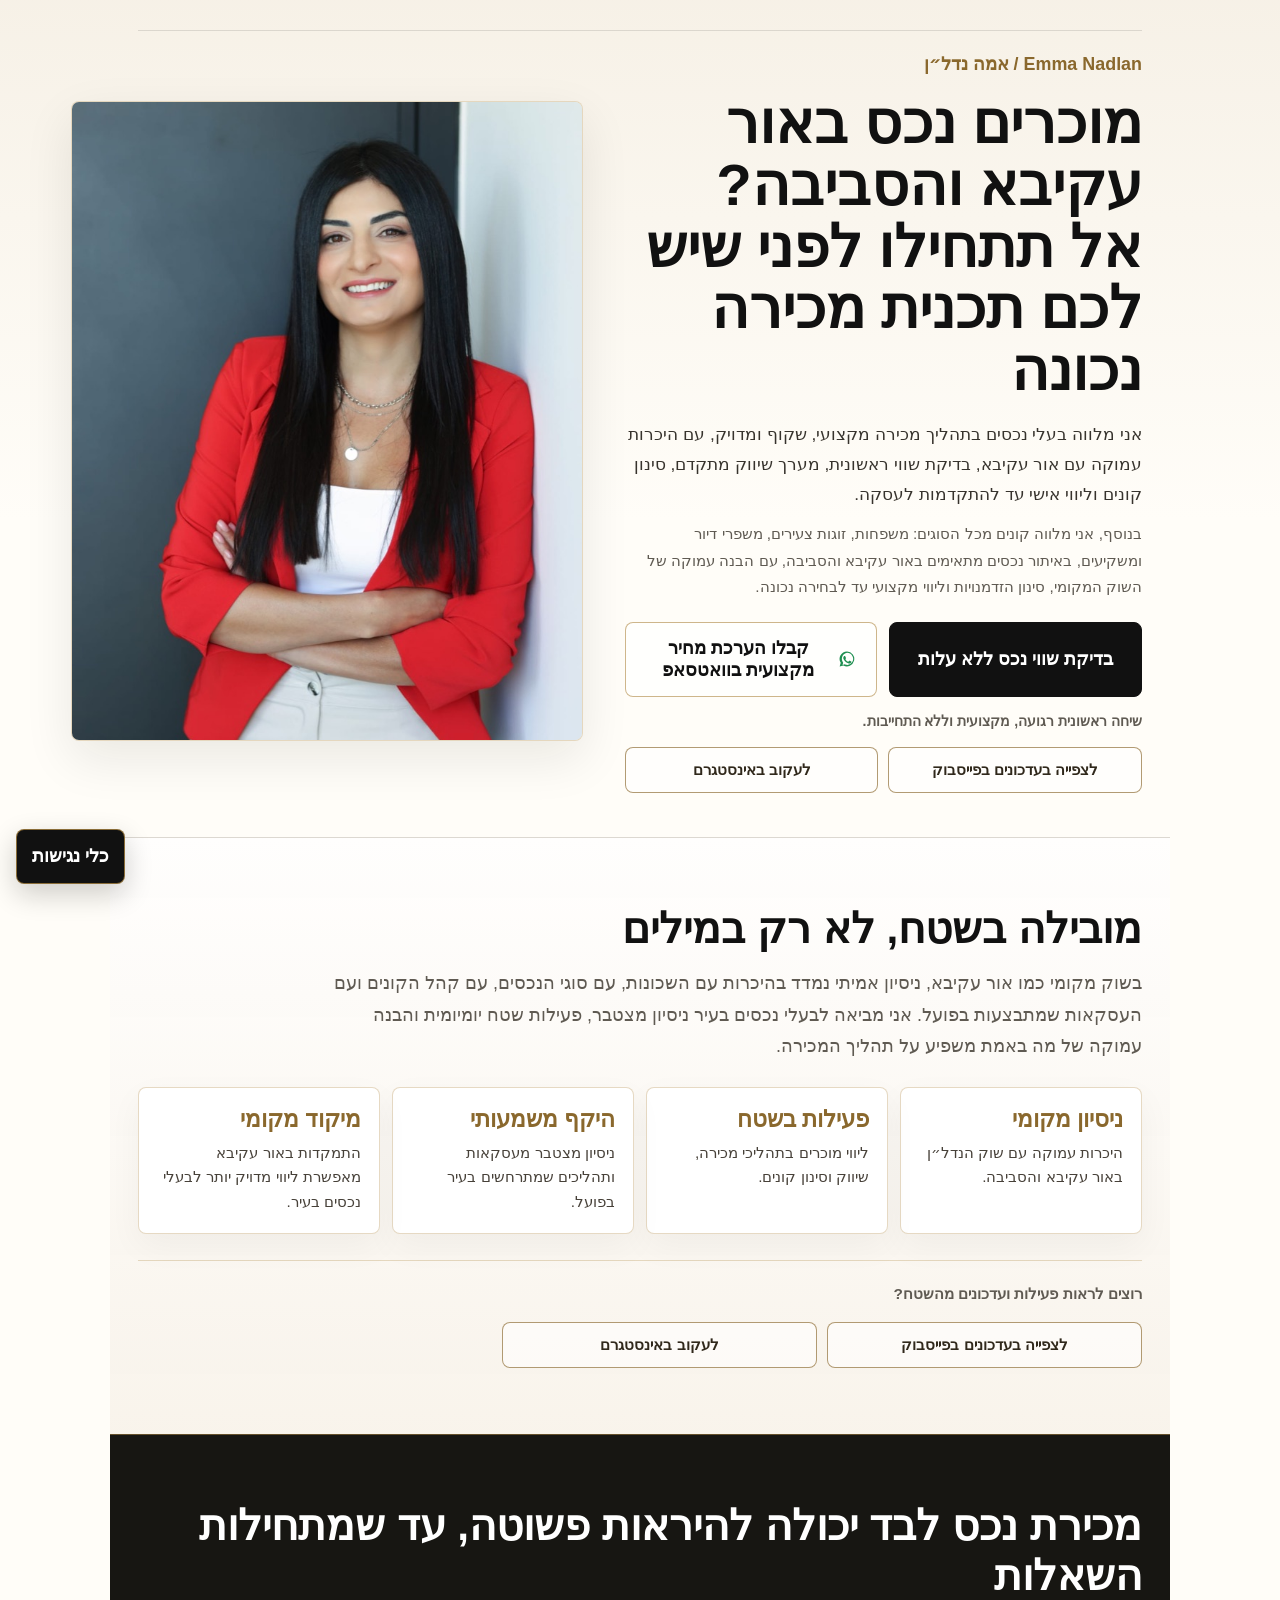
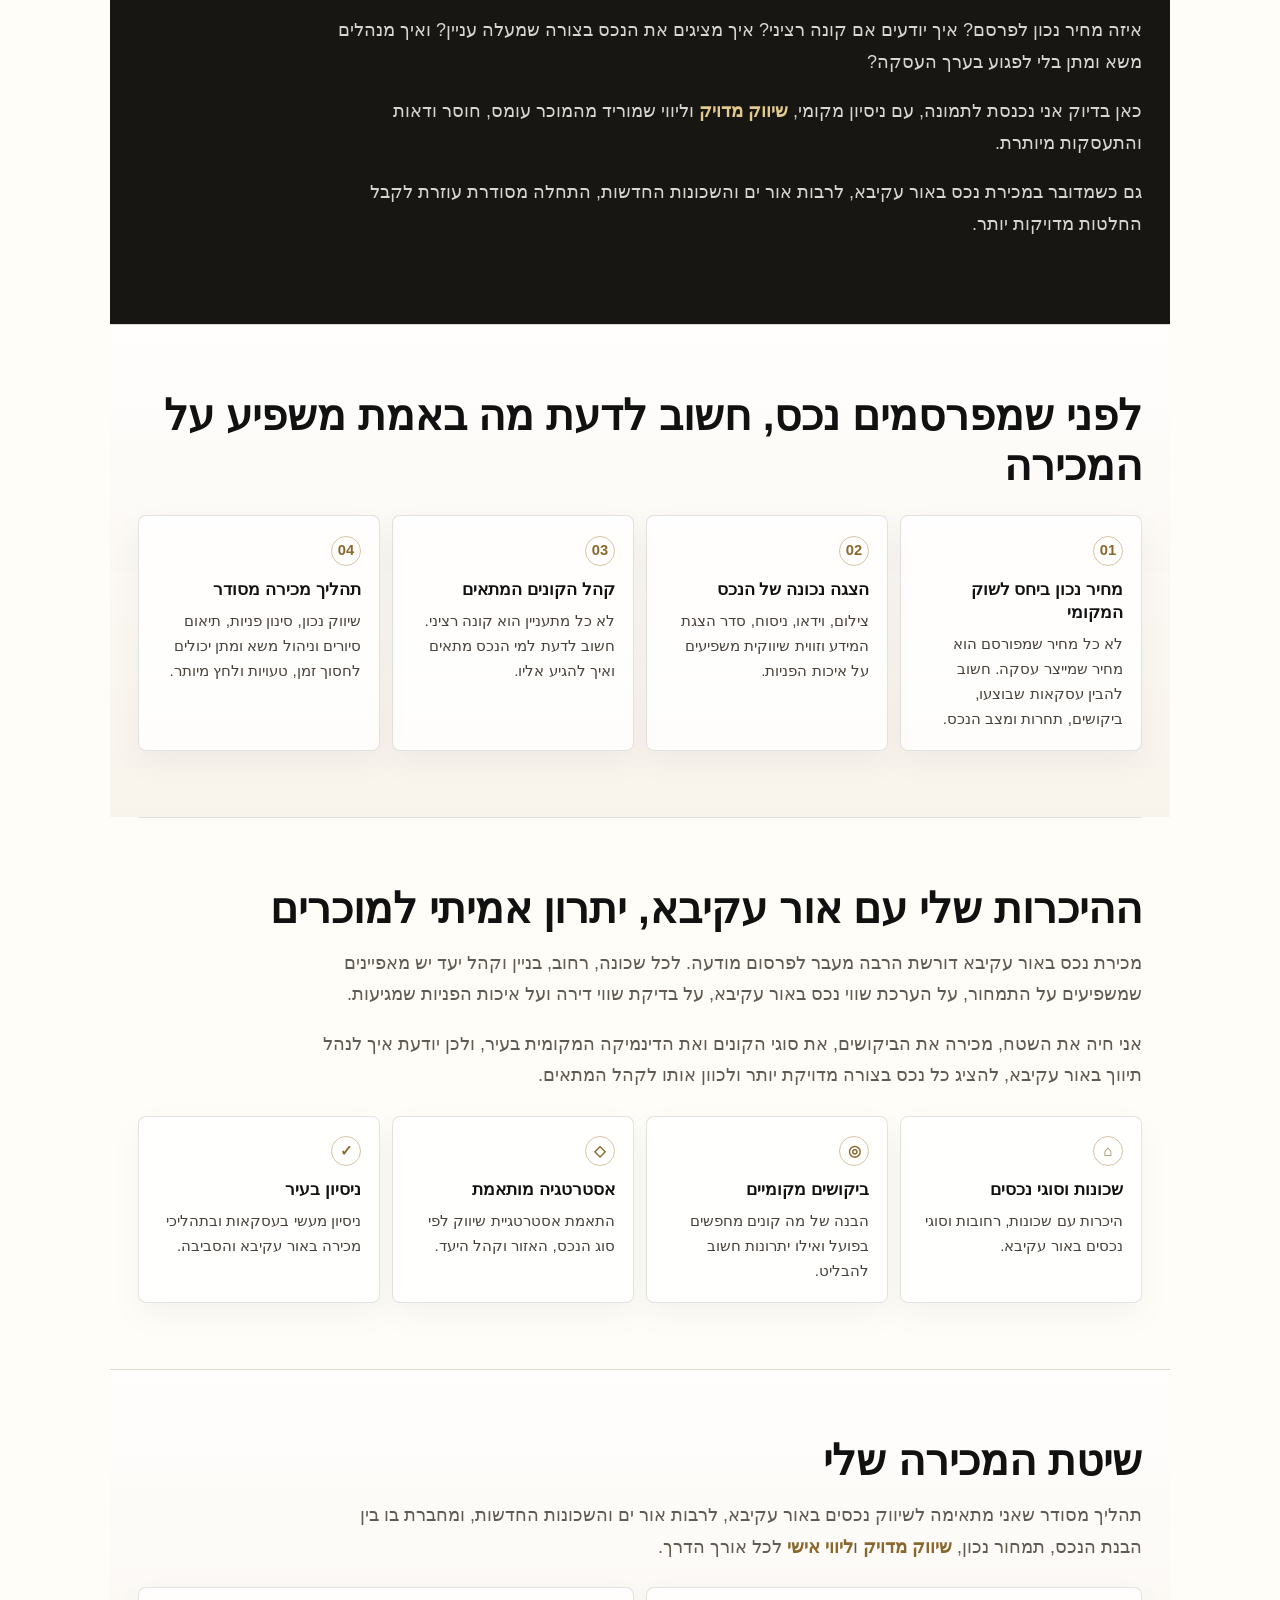
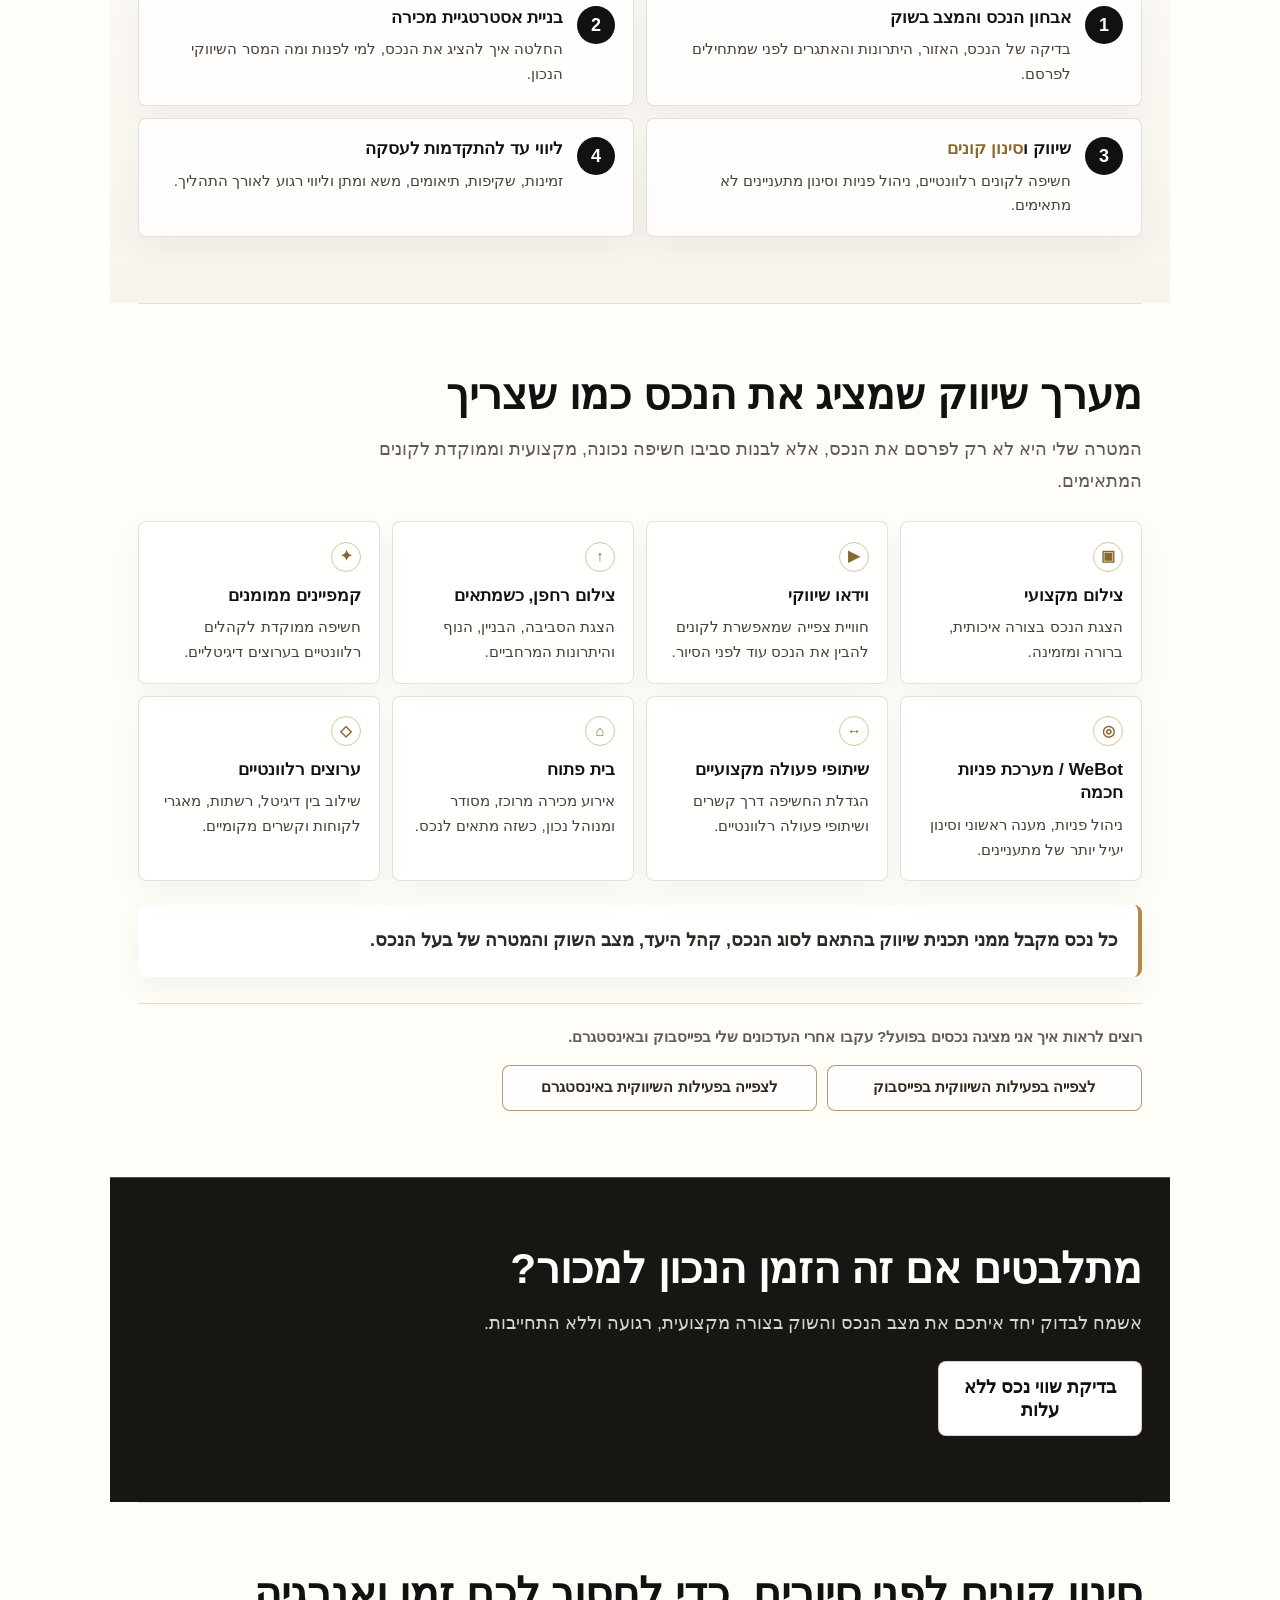
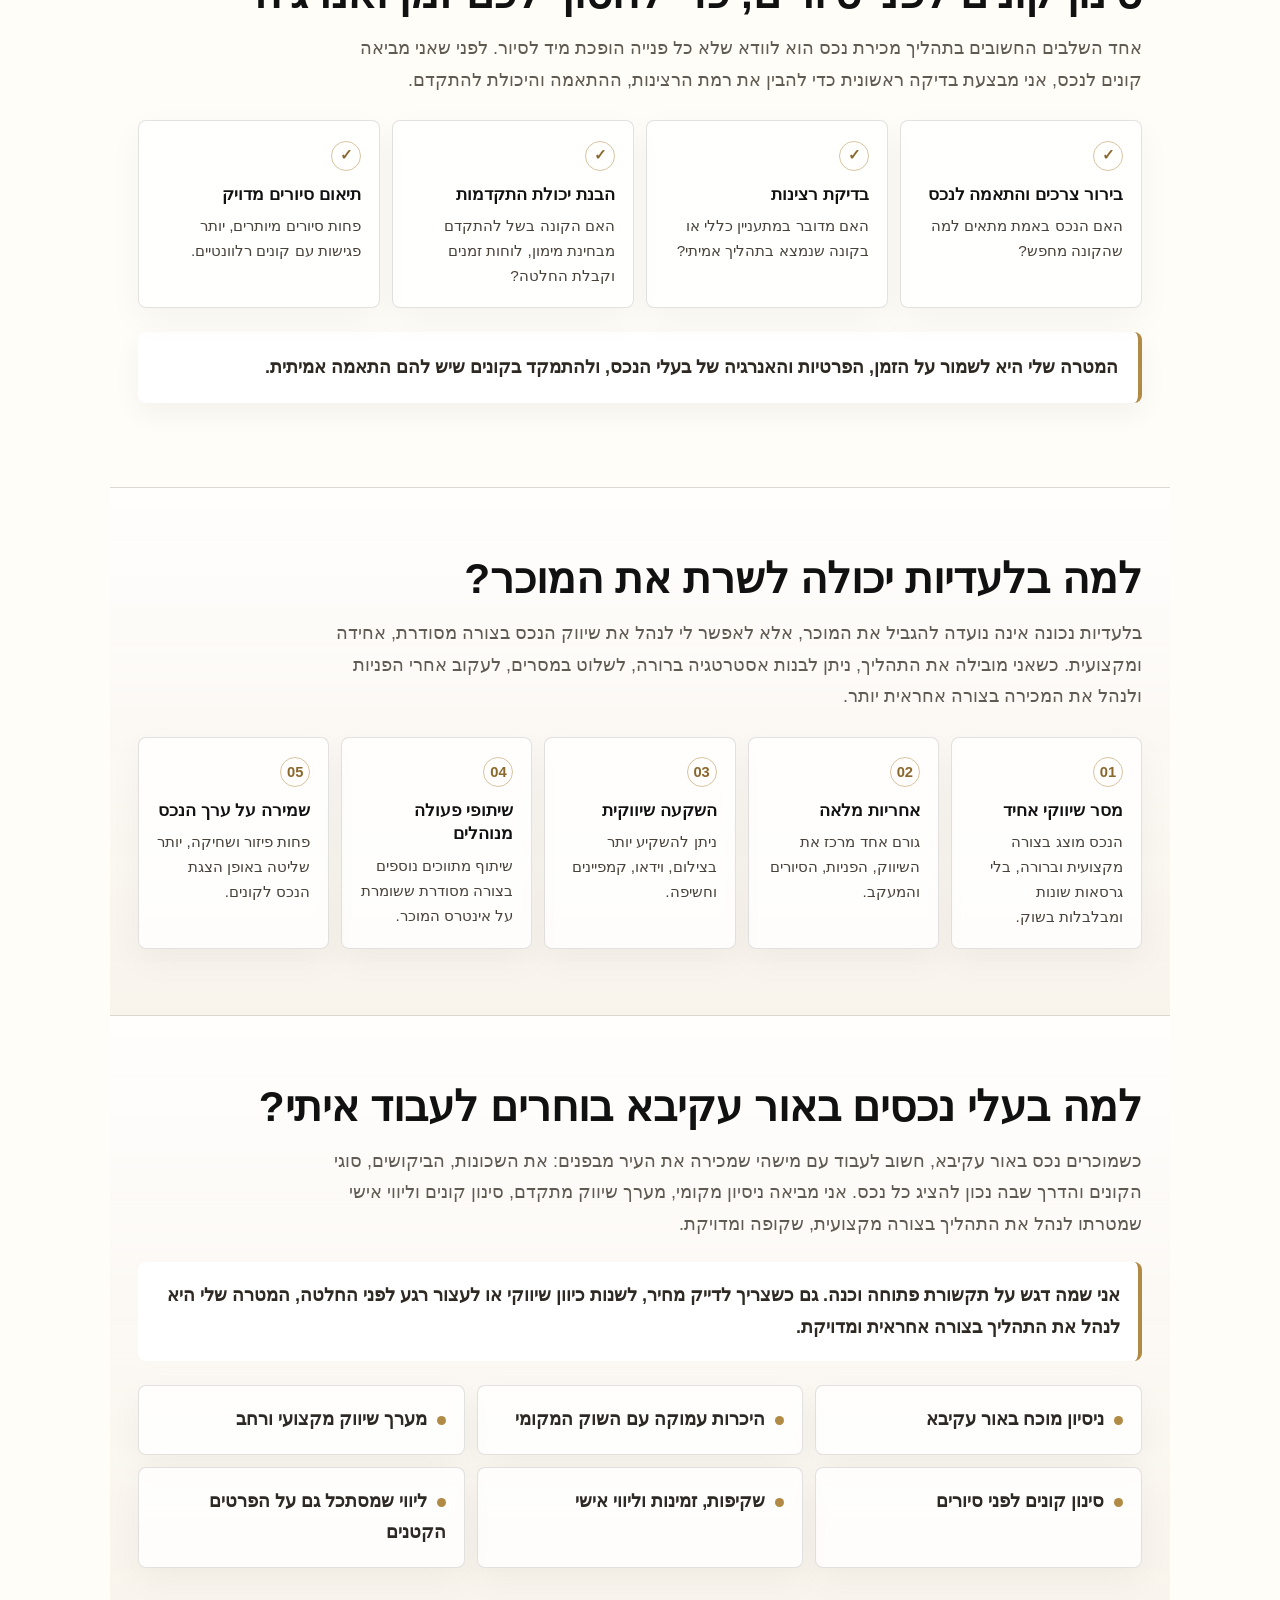
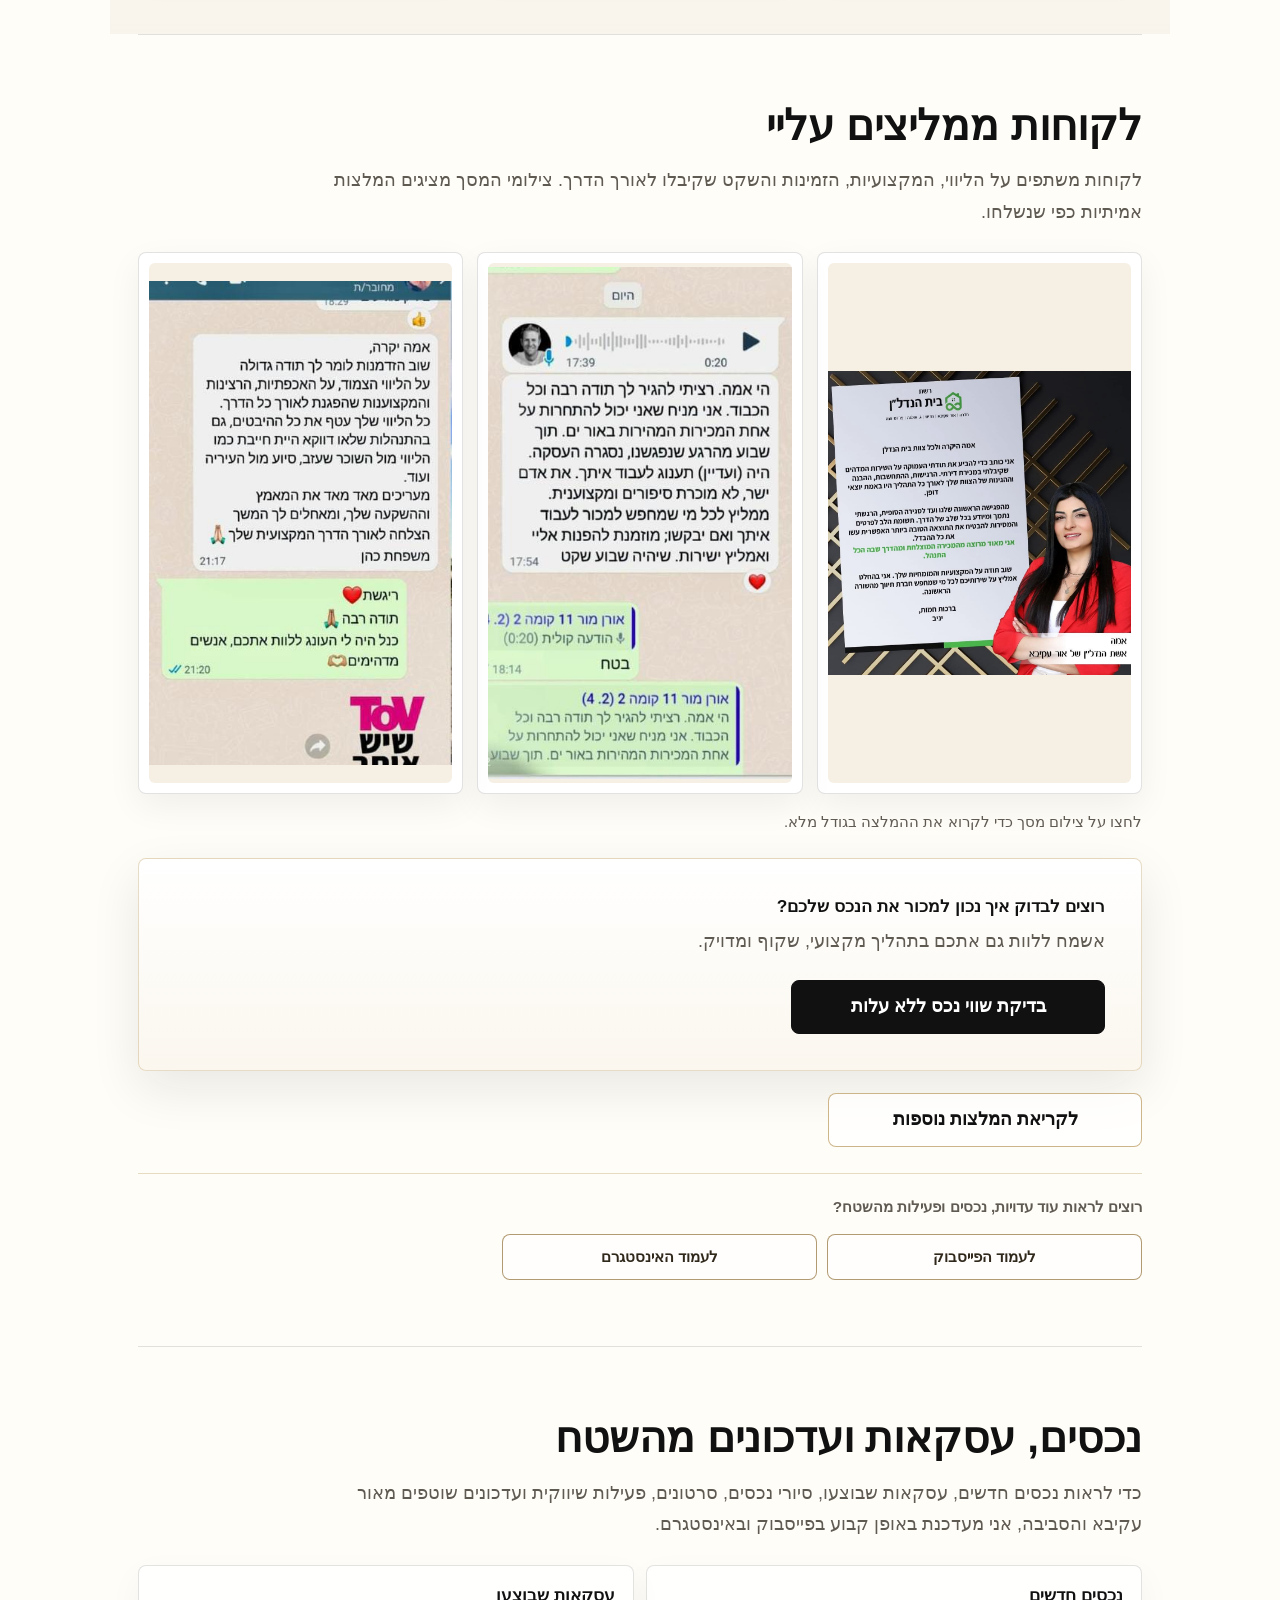
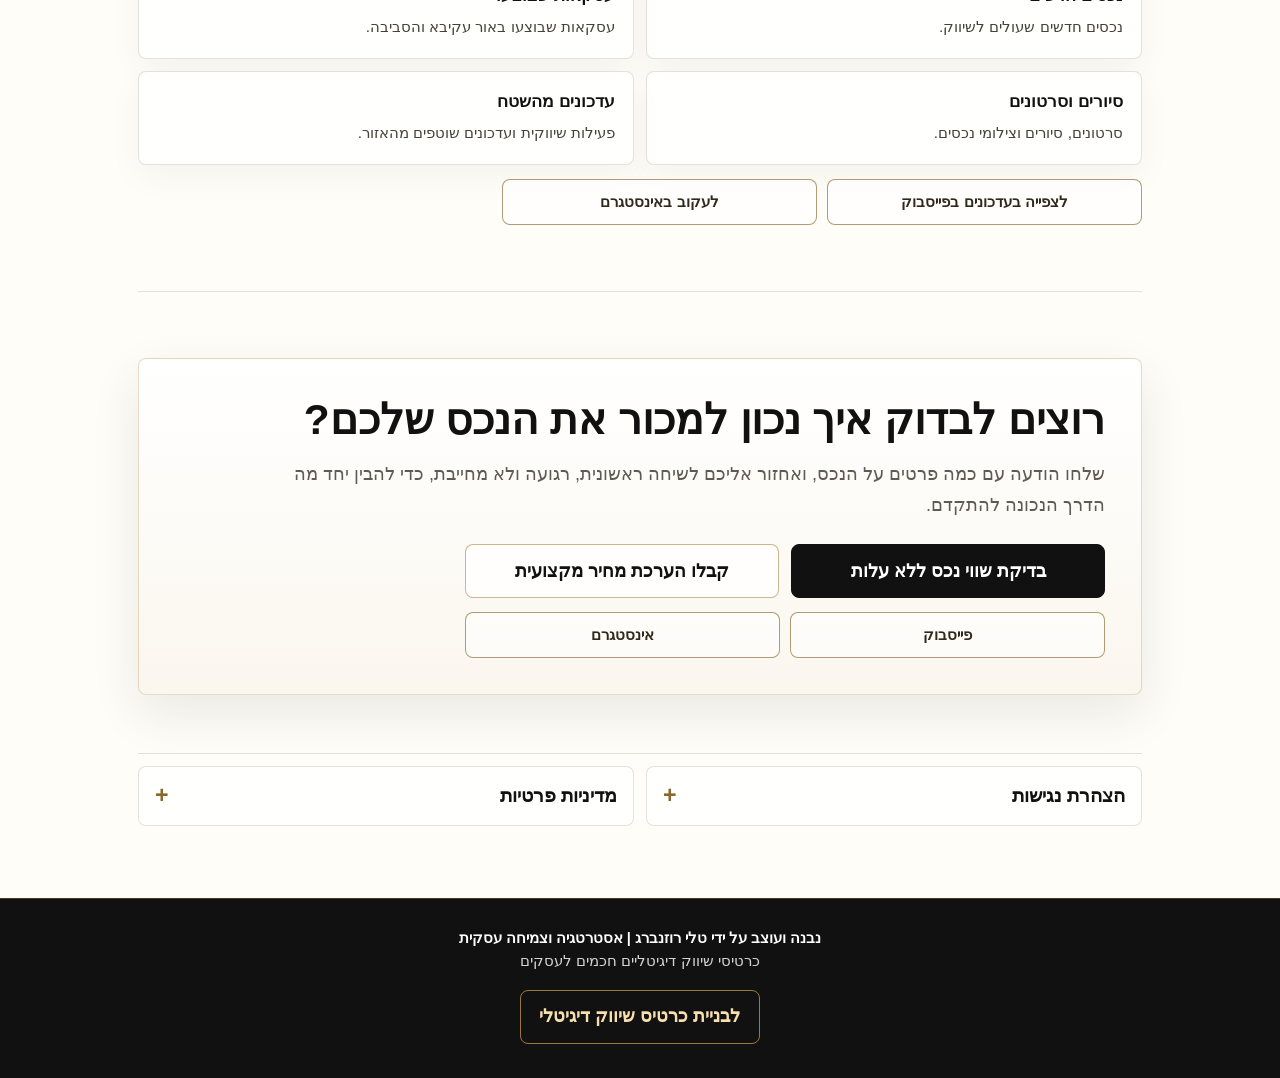
==== commit 63a4b976: "Add files via upload" ====
--- a/index.html
+++ b/index.html
@@ -12,14 +12,14 @@
 
   <meta property="og:title" content="אמה נדל״ן | מכירת נכסים באור עקיבא והסביבה">
   <meta property="og:description" content="אמה נדל״ן מלווה בעלי נכסים באור עקיבא והסביבה עם ניסיון מקומי, מערך שיווק מתקדם, סינון קונים וליווי אישי בתהליך המכירה.">
-  <meta property="og:image" content="https://example.com/assets/emma-nadlan-profile.jpg">
+  <meta property="og:image" content="emma-nadlan-profile.jpg">
   <meta property="og:url" content="https://example.com/emma-nadlan">
   <meta property="og:type" content="website">
 
   <meta name="twitter:card" content="summary_large_image">
   <meta name="twitter:title" content="אמה נדל״ן | מכירת נכסים באור עקיבא והסביבה">
   <meta name="twitter:description" content="מוכרים נכס באור עקיבא והסביבה? אמה נדל״ן מציעה בדיקת שווי ראשונית, שיווק מקצועי, סינון קונים וליווי אישי.">
-  <meta name="twitter:image" content="https://example.com/assets/emma-nadlan-profile.jpg">
+  <meta name="twitter:image" content="emma-nadlan-profile.jpg">
   <link rel="stylesheet" href="style.css">
 
   <script type="application/ld+json">
@@ -71,7 +71,7 @@
         </div>
       </div>
       <div class="hero-media" aria-label="תמונה ראשית">
-        <img src="assets/emma-nadlan-profile.jpg" width="711" height="1000" alt="אמה נדל״ן, ליווי בעלי נכסים במכירת דירה באור עקיבא והסביבה" fetchpriority="high">
+        <img src="emma-nadlan-profile.jpg" width="711" height="1000" alt="אמה נדל״ן, ליווי בעלי נכסים במכירת דירה באור עקיבא והסביבה" fetchpriority="high">
       </div>
     </section>
 
@@ -362,18 +362,18 @@
       <p class="section-intro">לקוחות משתפים על הליווי, המקצועיות, הזמינות והשקט שקיבלו לאורך הדרך. צילומי המסך מציגים המלצות אמיתיות כפי שנשלחו.</p>
       <div class="testimonial-gallery">
         <article class="testimonial-shot">
-          <button class="testimonial-open" type="button" data-testimonial-src="assets/testimonials/client-recommendation-letter.jpg" aria-label="פתיחת צילום מסך של מכתב המלצה על ליווי במכירת נכס">
-            <img src="assets/testimonials/client-recommendation-letter.jpg" alt="צילום מסך של מכתב המלצה על אמה נדל״ן וליווי במכירת נכס" loading="lazy" decoding="async">
+          <button class="testimonial-open" type="button" data-testimonial-src="client-recommendation-letter.jpg" aria-label="פתיחת צילום מסך של מכתב המלצה על ליווי במכירת נכס">
+            <img src="client-recommendation-letter.jpg" alt="צילום מסך של מכתב המלצה על אמה נדל״ן וליווי במכירת נכס" loading="lazy" decoding="async">
           </button>
         </article>
         <article class="testimonial-shot">
-          <button class="testimonial-open" type="button" data-testimonial-src="assets/testimonials/client-recommendation-whatsapp-sale.jpg" aria-label="פתיחת צילום מסך של המלצה מלקוח על מכירת דירה">
-            <img src="assets/testimonials/client-recommendation-whatsapp-sale.jpg" alt="צילום מסך של המלצה מלקוח על אמה נדל״ן וליווי במכירת דירה" loading="lazy" decoding="async">
+          <button class="testimonial-open" type="button" data-testimonial-src="client-recommendation-whatsapp-sale.jpg" aria-label="פתיחת צילום מסך של המלצה מלקוח על מכירת דירה">
+            <img src="client-recommendation-whatsapp-sale.jpg" alt="צילום מסך של המלצה מלקוח על אמה נדל״ן וליווי במכירת דירה" loading="lazy" decoding="async">
           </button>
         </article>
         <article class="testimonial-shot">
-          <button class="testimonial-open" type="button" data-testimonial-src="assets/testimonials/client-recommendation-whatsapp-support.jpg" aria-label="פתיחת צילום מסך של המלצה על ליווי מקצועי וזמינות">
-            <img src="assets/testimonials/client-recommendation-whatsapp-support.jpg" alt="צילום מסך של המלצה על אמה נדל״ן, ליווי מקצועי וזמינות" loading="lazy" decoding="async">
+          <button class="testimonial-open" type="button" data-testimonial-src="client-recommendation-whatsapp-support.jpg" aria-label="פתיחת צילום מסך של המלצה על ליווי מקצועי וזמינות">
+            <img src="client-recommendation-whatsapp-support.jpg" alt="צילום מסך של המלצה על אמה נדל״ן, ליווי מקצועי וזמינות" loading="lazy" decoding="async">
           </button>
         </article>
       </div>
@@ -504,7 +504,7 @@
 
   <div class="lightbox" id="testimonial-lightbox" role="dialog" aria-modal="true" aria-label="תצוגה מוגדלת של המלצת לקוח" hidden>
     <button class="lightbox-close" type="button" aria-label="סגירת תצוגת ההמלצה">סגירה</button>
-    <img src="assets/testimonials/client-recommendation-letter.jpg" alt="תצוגה מוגדלת של המלצת לקוח על אמה נדל״ן">
+    <img src="client-recommendation-letter.jpg" alt="תצוגה מוגדלת של המלצת לקוח על אמה נדל״ן">
   </div>
 
   <aside class="accessibility-widget" aria-label="כלי עזר נגישות">
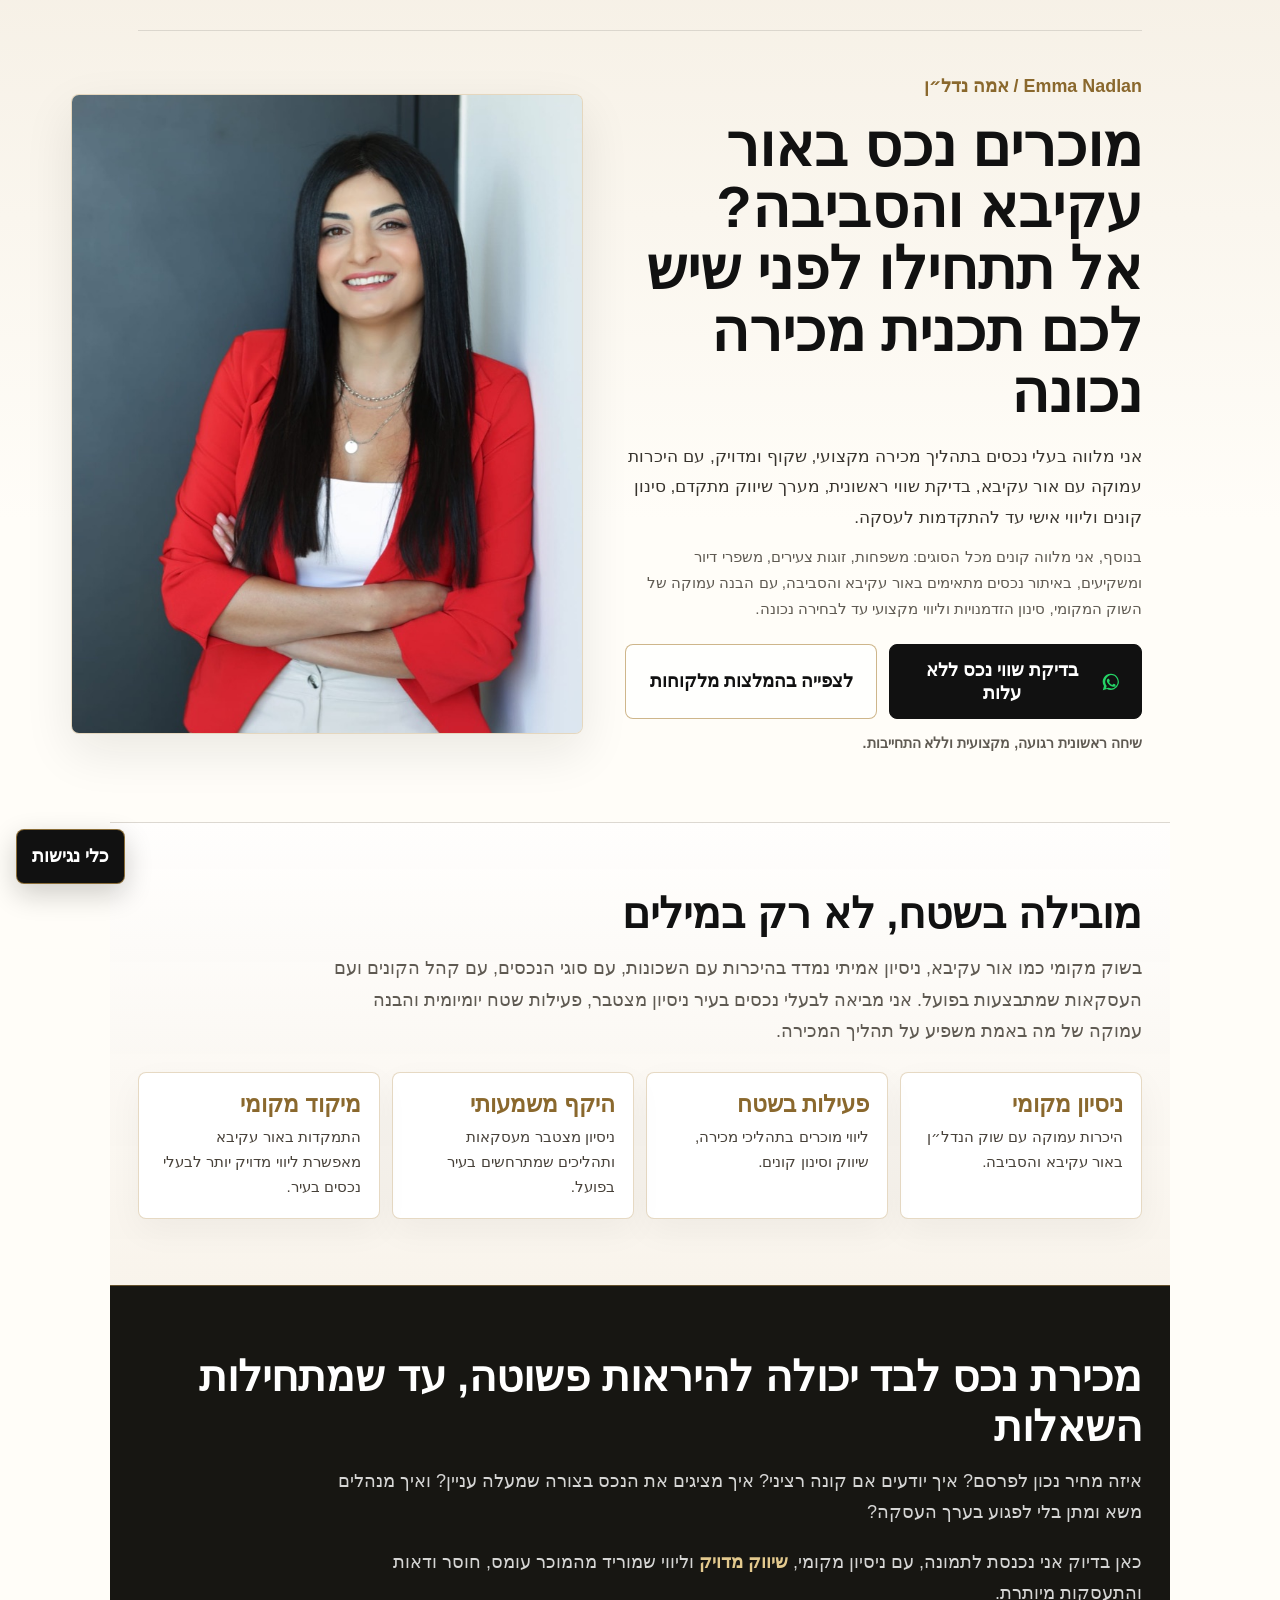
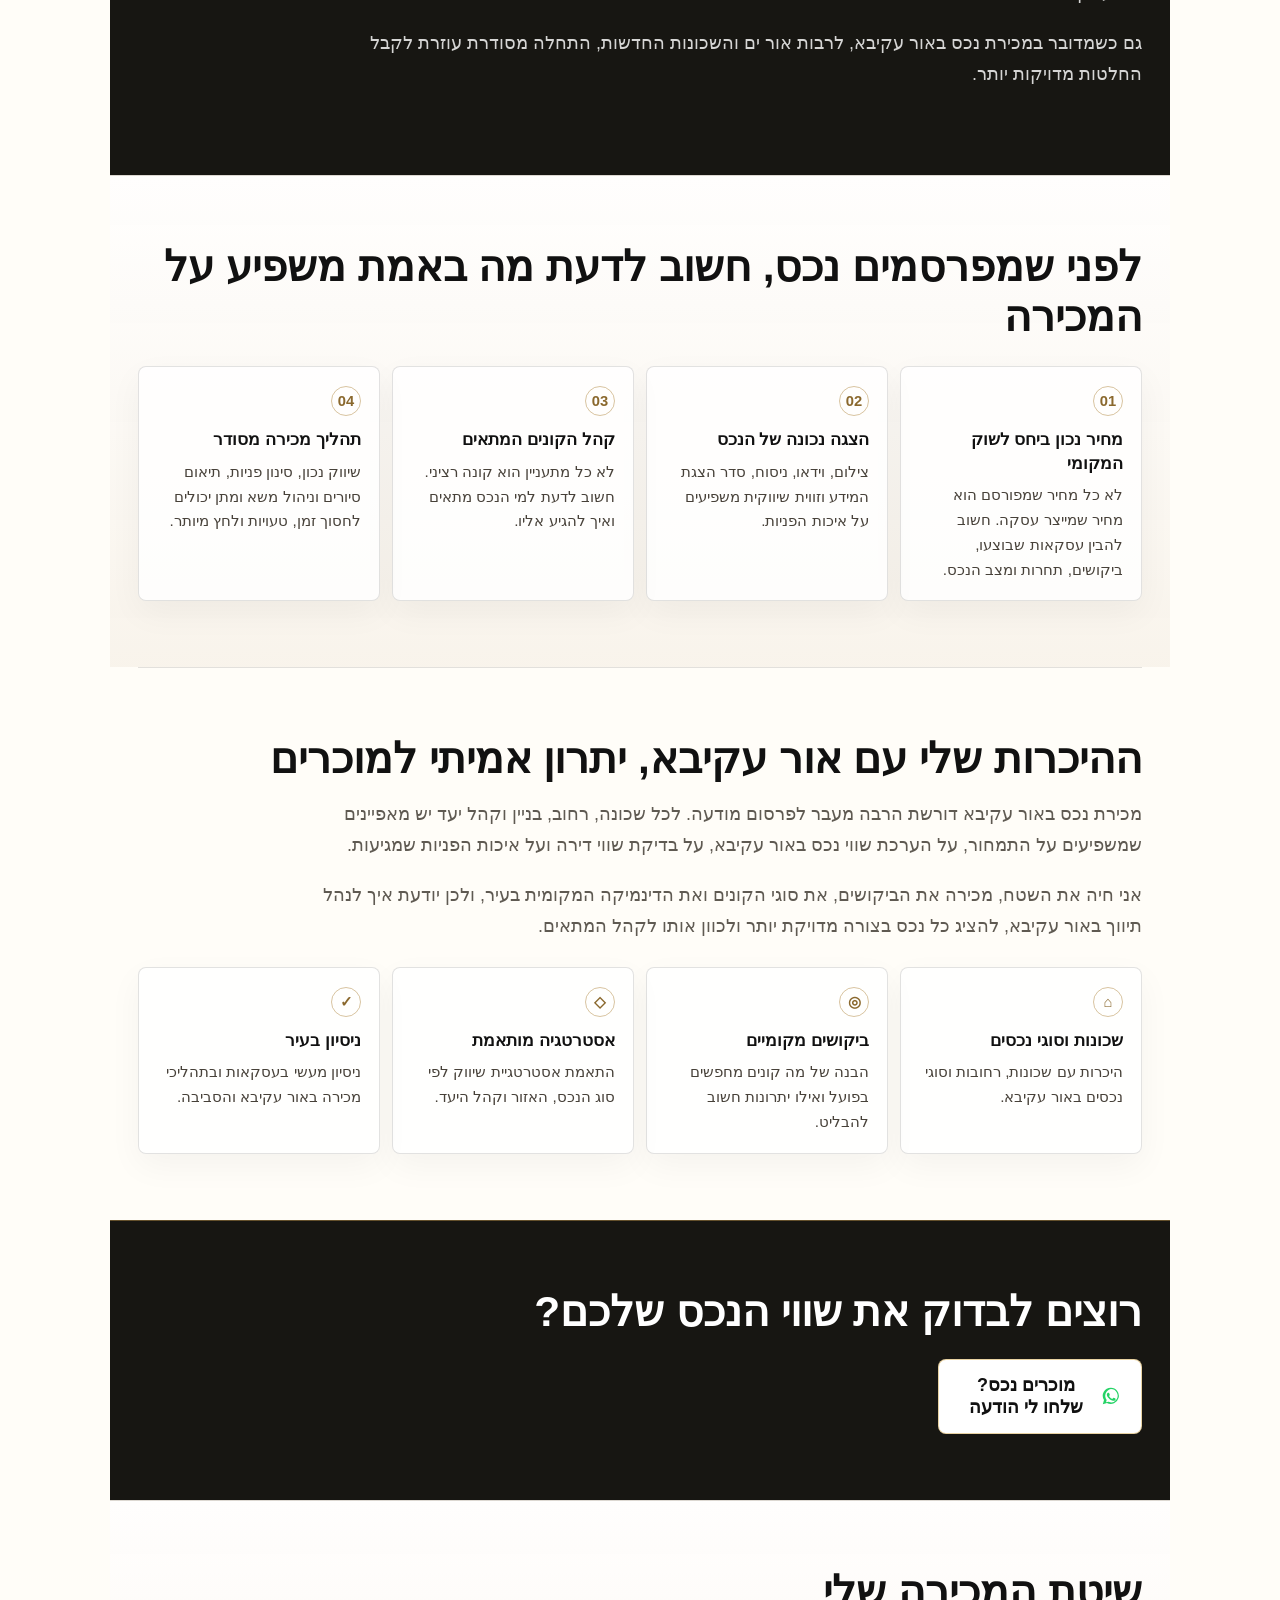
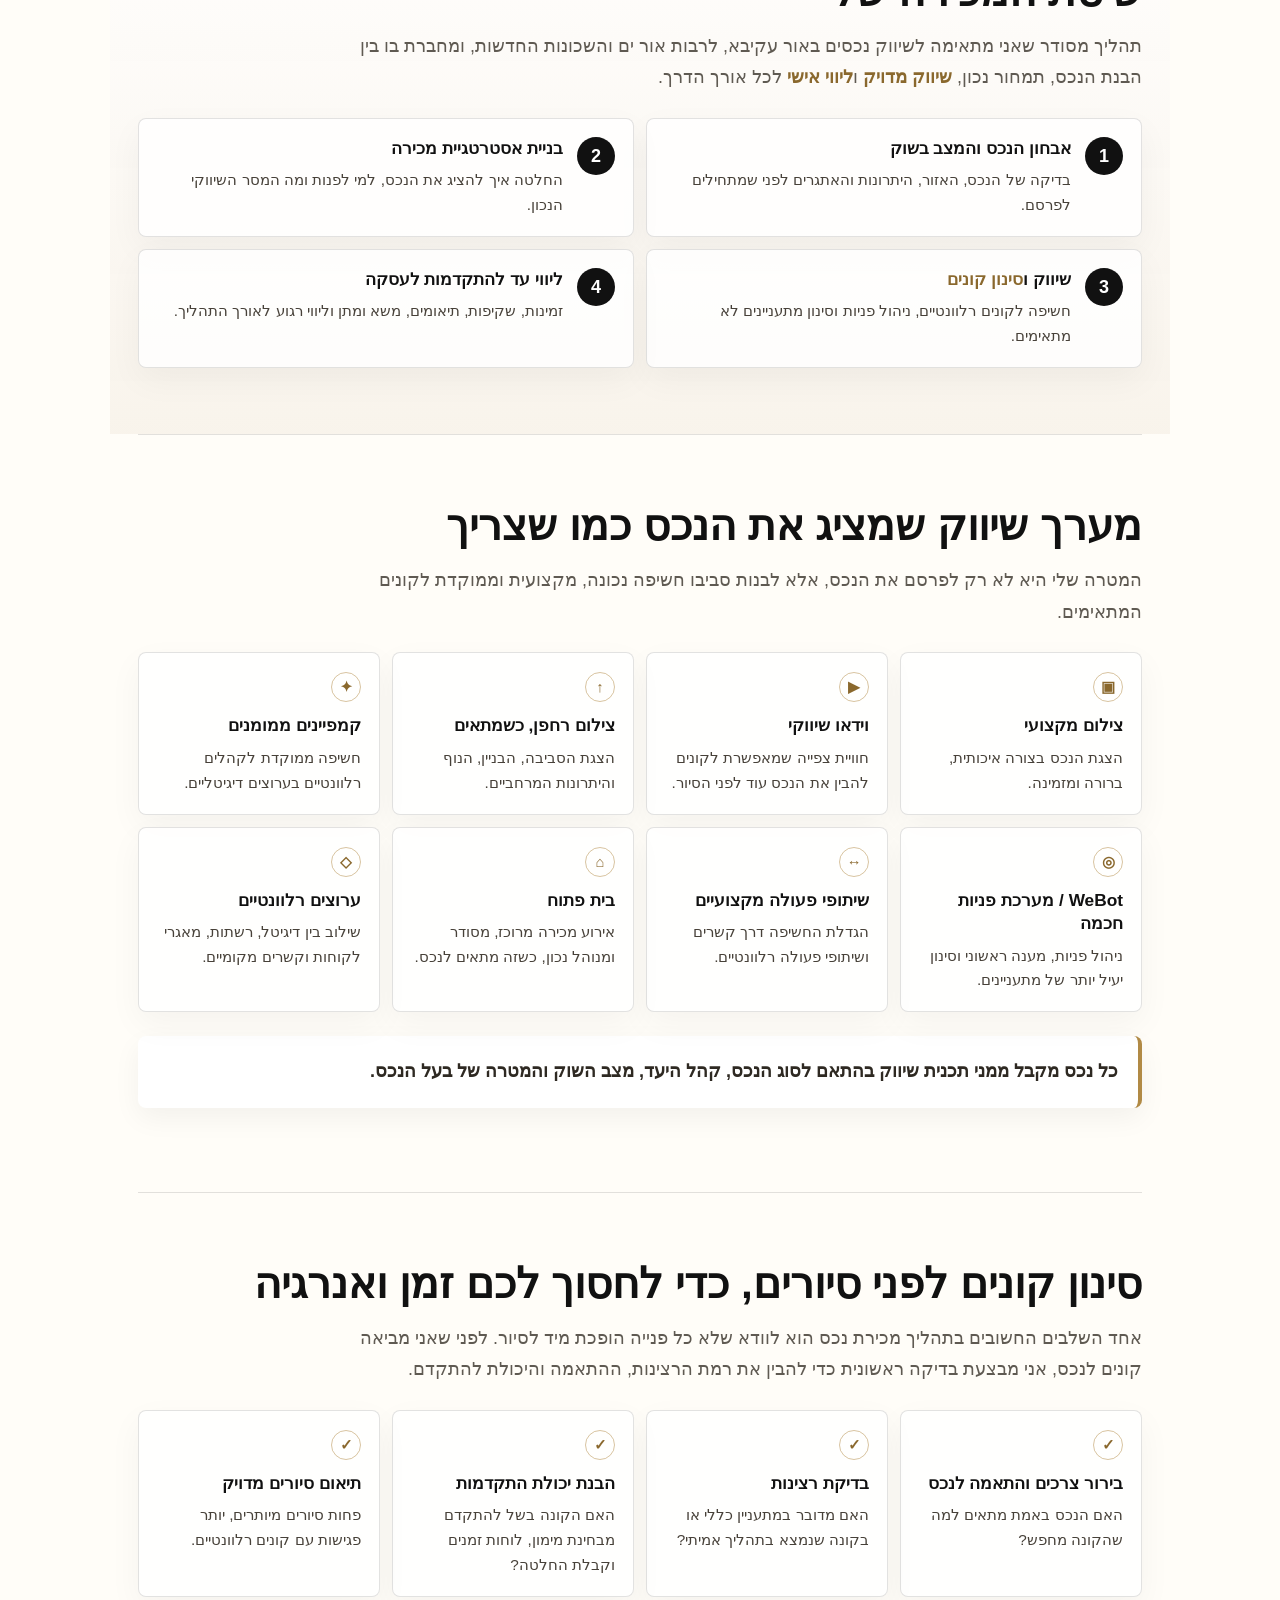
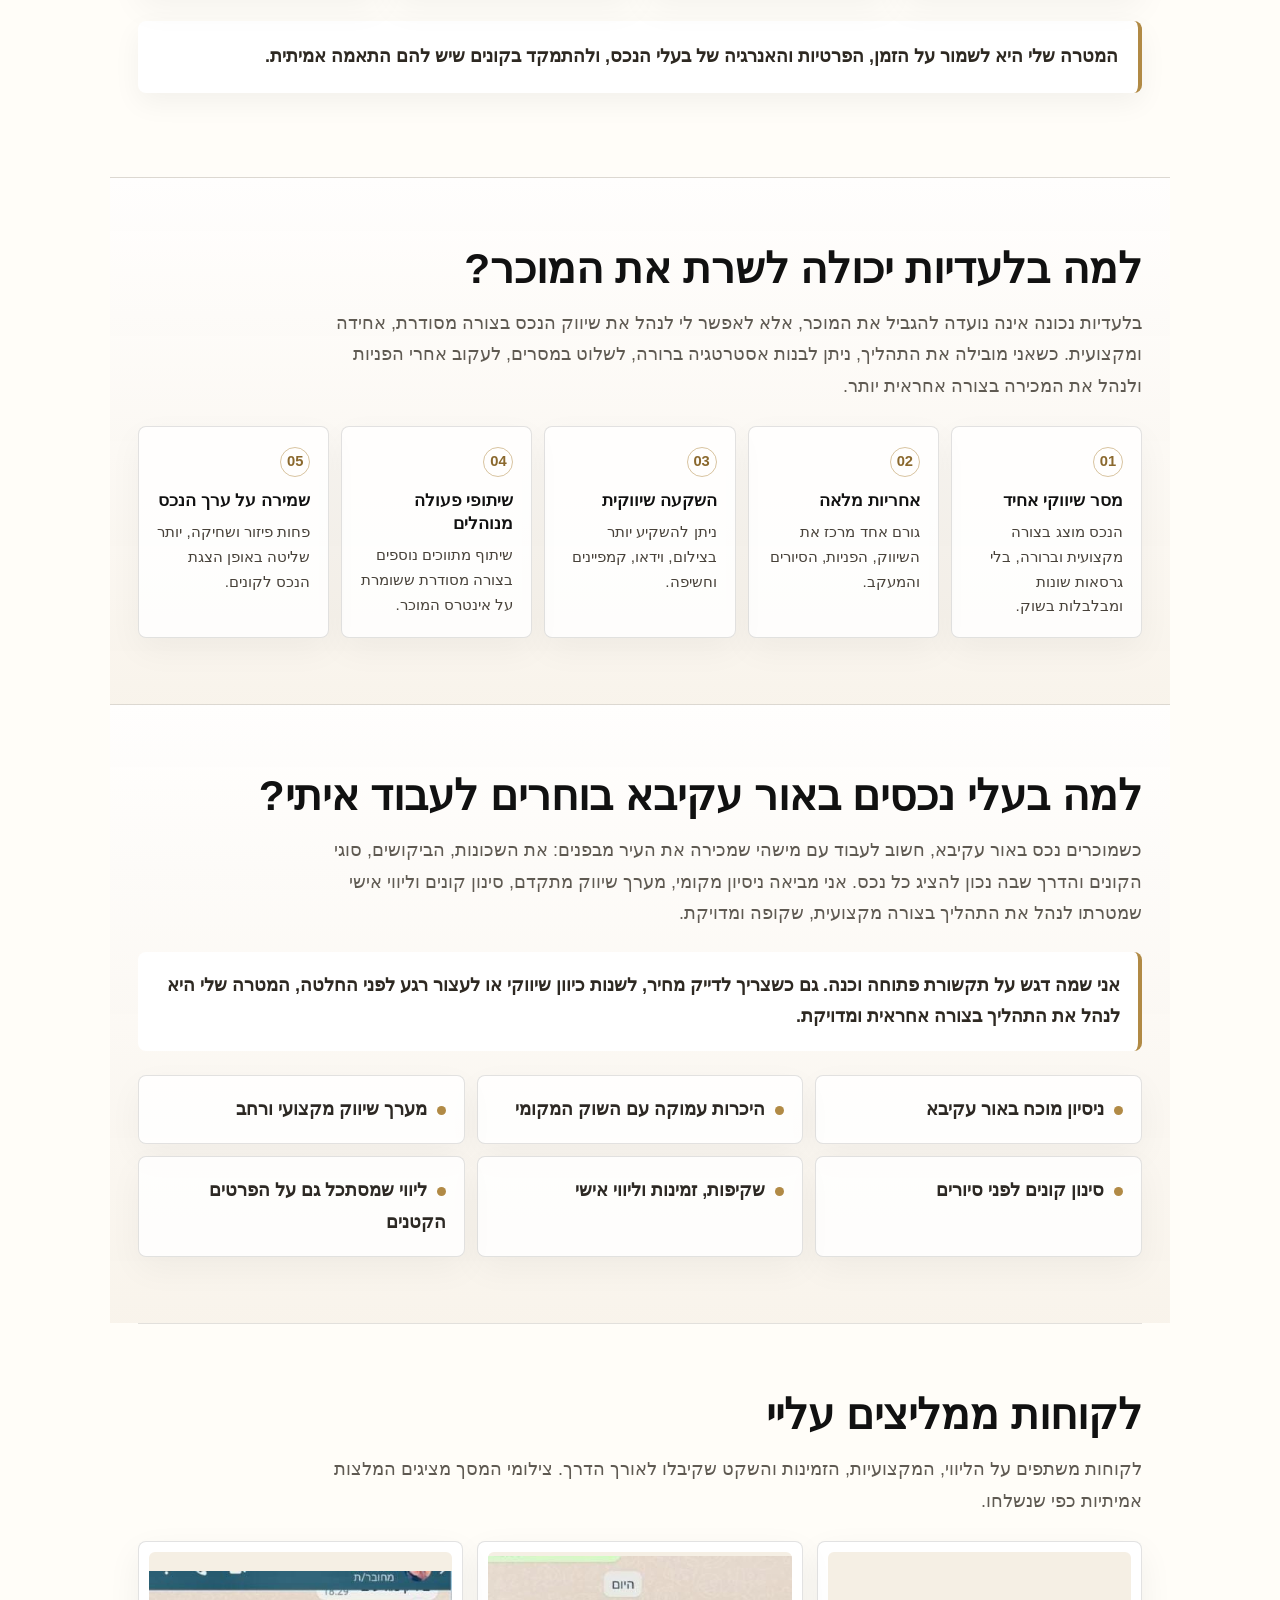
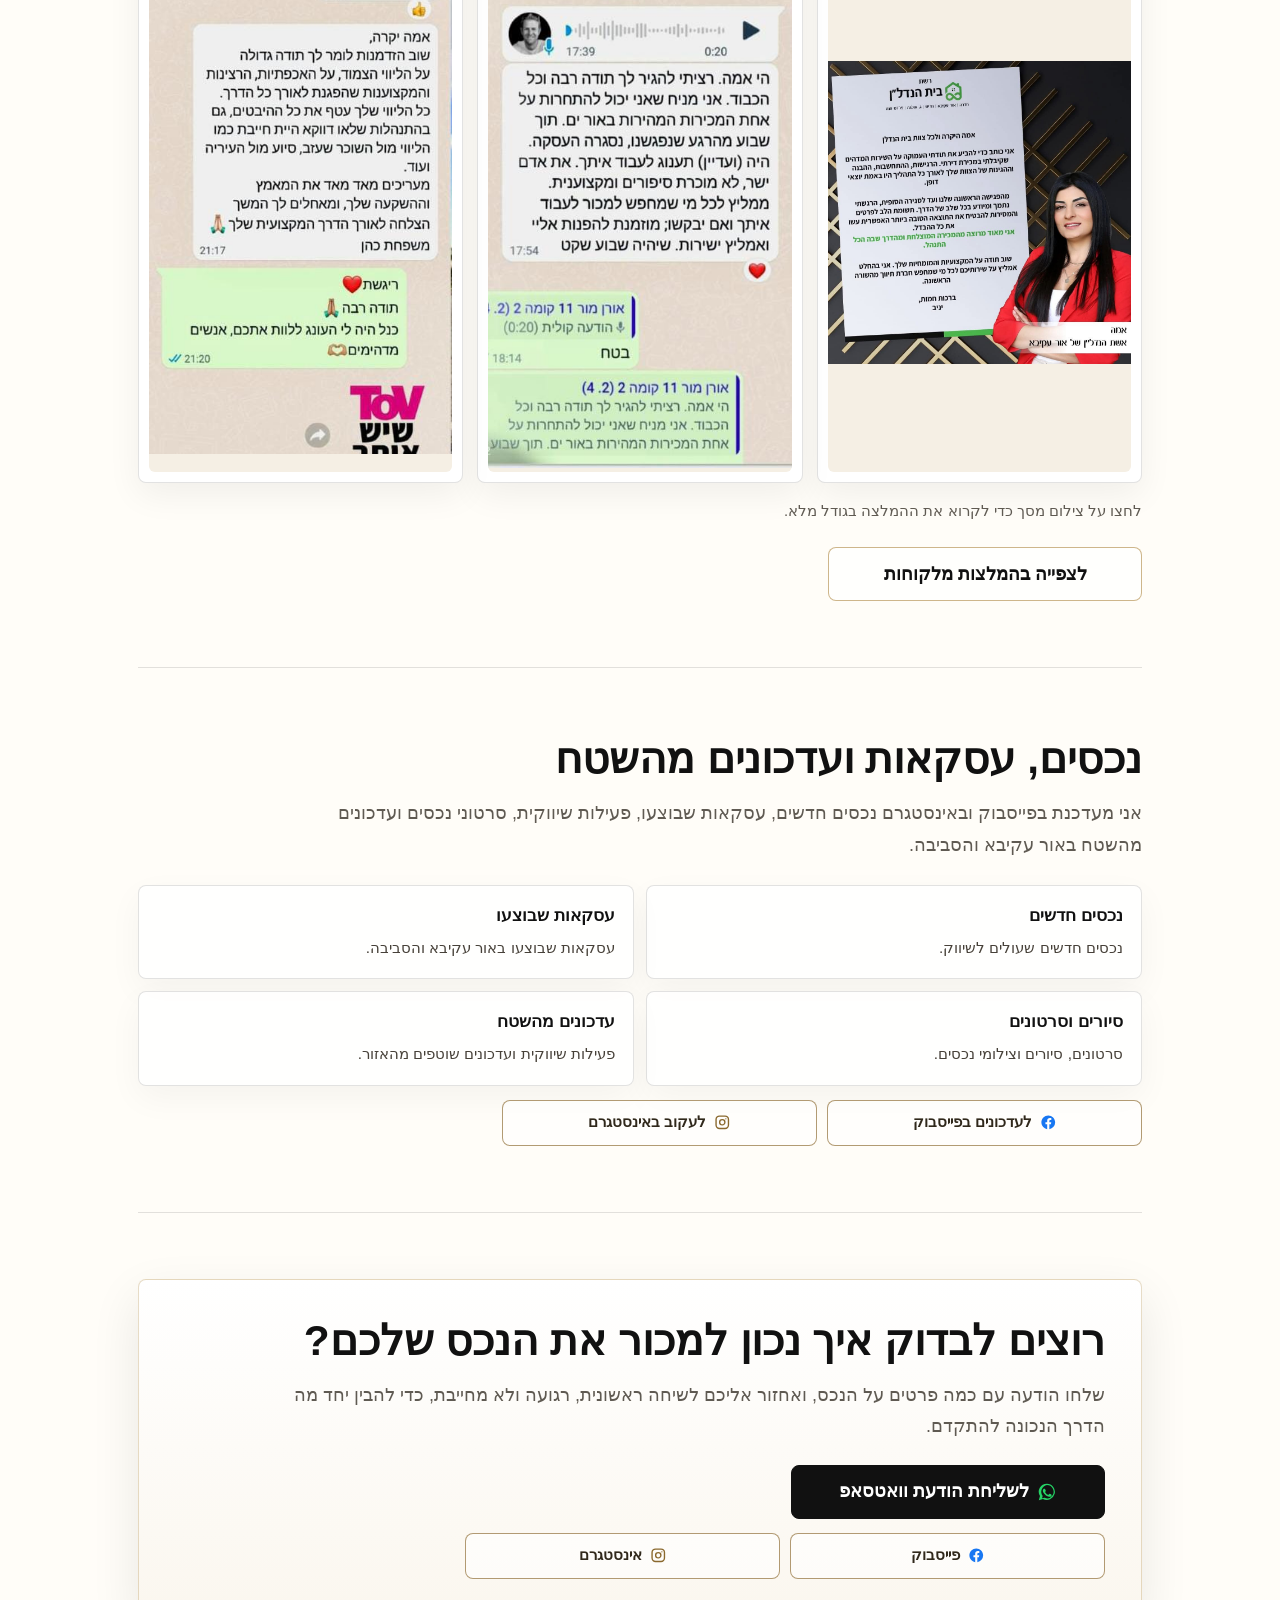
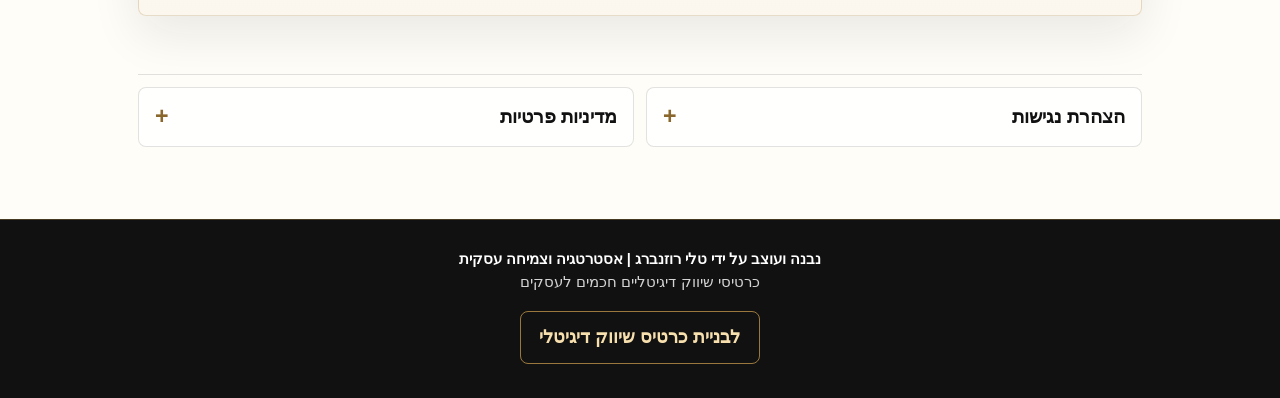
==== commit dd4aece9: "Add files via upload" ====
--- a/index.html
+++ b/index.html
@@ -51,24 +51,18 @@
         <p class="lead-secondary">בנוסף, אני מלווה קונים מכל הסוגים: משפחות, זוגות צעירים, משפרי דיור ומשקיעים, באיתור נכסים מתאימים באור עקיבא והסביבה, עם הבנה עמוקה של השוק המקומי, סינון הזדמנויות וליווי מקצועי עד לבחירה נכונה.</p>
         <div class="actions" aria-label="פעולות ראשיות">
           <a class="button button-primary" href="https://wa.me/972509560065?text=שלום%20אמה,%20אני%20רוצה%20בדיקת%20שווי%20נכס%20ללא%20עלות" target="_blank" rel="noopener noreferrer" aria-label="בדיקת שווי נכס ללא עלות בוואטסאפ">
-            בדיקת שווי נכס ללא עלות
+            <span class="btn-icon whatsapp-icon" aria-hidden="true">
+              <svg viewBox="0 0 24 24" focusable="false">
+                <path fill="currentColor" d="M12.04 2a9.9 9.9 0 0 0-8.42 15.12L2.2 22l5.02-1.32A9.9 9.9 0 1 0 12.04 2Zm0 1.78a8.12 8.12 0 0 1 6.94 12.34 8.12 8.12 0 0 1-9.58 3.08l-.34-.14-2.98.78.8-2.9-.18-.36a8.12 8.12 0 0 1 5.34-12.8Zm-3.35 4.3c-.18 0-.46.07-.7.33-.24.27-.92.9-.92 2.2 0 1.29.94 2.54 1.07 2.72.13.18 1.84 2.9 4.5 3.95 2.2.87 2.66.7 3.14.66.48-.04 1.55-.63 1.77-1.24.22-.61.22-1.13.15-1.24-.06-.11-.24-.18-.5-.31-.26-.13-1.55-.76-1.79-.85-.24-.09-.42-.13-.59.13-.18.26-.68.85-.83 1.02-.15.18-.31.2-.57.07-.26-.13-1.1-.41-2.1-1.3-.78-.69-1.3-1.54-1.45-1.8-.15-.26-.02-.4.11-.53.12-.11.26-.31.39-.46.13-.15.17-.26.26-.44.09-.18.04-.33-.02-.46-.07-.13-.59-1.42-.81-1.95-.21-.51-.43-.44-.59-.45h-.5Z"/>
+              </svg>
+            </span>
+            <span>בדיקת שווי נכס ללא עלות</span>
           </a>
-          <a class="button button-secondary" href="https://wa.me/972509560065?text=שלום%20אמה,%20אני%20רוצה%20לקבל%20הערכת%20מחיר%20מקצועית%20לנכס" target="_blank" rel="noopener noreferrer" aria-label="קבלת הערכת מחיר מקצועית בוואטסאפ">
-            <svg class="button-icon" viewBox="0 0 24 24" aria-hidden="true" focusable="false">
-              <path fill="currentColor" d="M12.04 2a9.9 9.9 0 0 0-8.42 15.12L2.2 22l5.02-1.32A9.9 9.9 0 1 0 12.04 2Zm0 1.78a8.12 8.12 0 0 1 6.94 12.34 8.12 8.12 0 0 1-9.58 3.08l-.34-.14-2.98.78.8-2.9-.18-.36a8.12 8.12 0 0 1 5.34-12.8Zm-3.35 4.3c-.18 0-.46.07-.7.33-.24.27-.92.9-.92 2.2 0 1.29.94 2.54 1.07 2.72.13.18 1.84 2.9 4.5 3.95 2.2.87 2.66.7 3.14.66.48-.04 1.55-.63 1.77-1.24.22-.61.22-1.13.15-1.24-.06-.11-.24-.18-.5-.31-.26-.13-1.55-.76-1.79-.85-.24-.09-.42-.13-.59.13-.18.26-.68.85-.83 1.02-.15.18-.31.2-.57.07-.26-.13-1.1-.41-2.1-1.3-.78-.69-1.3-1.54-1.45-1.8-.15-.26-.02-.4.11-.53.12-.11.26-.31.39-.46.13-.15.17-.26.26-.44.09-.18.04-.33-.02-.46-.07-.13-.59-1.42-.81-1.95-.21-.51-.43-.44-.59-.45h-.5Z"/>
-            </svg>
-            קבלו הערכת מחיר מקצועית בוואטסאפ
+          <a class="button button-secondary" href="recommendations.html" aria-label="צפייה בהמלצות מלקוחות">
+            לצפייה בהמלצות מלקוחות
           </a>
         </div>
         <p class="microcopy">שיחה ראשונית רגועה, מקצועית וללא התחייבות.</p>
-        <div class="social-actions" aria-label="עדכונים ברשתות החברתיות">
-          <a class="button button-social" href="https://www.facebook.com/profile.php?id=61585982739040&amp;rdid=2yp4rLW6xV2epCRp&amp;share_url=https%3A%2F%2Fwww.facebook.com%2Fshare%2F1Chv8i3GEX%2F%3Fref%3D1" target="_blank" rel="noopener noreferrer" aria-label="מעבר לעמוד הפייסבוק של אמה נדל״ן">
-            לצפייה בעדכונים בפייסבוק
-          </a>
-          <a class="button button-social" href="https://www.instagram.com/emmanadlan?igsh=MTdraGNrdXloaXloaQ%3D%3D" target="_blank" rel="noopener noreferrer" aria-label="מעבר לעמוד האינסטגרם של אמה נדל״ן">
-            לעקוב באינסטגרם
-          </a>
-        </div>
       </div>
       <div class="hero-media" aria-label="תמונה ראשית">
         <img src="emma-nadlan-profile.jpg" width="711" height="1000" alt="אמה נדל״ן, ליווי בעלי נכסים במכירת דירה באור עקיבא והסביבה" fetchpriority="high">
@@ -105,17 +99,6 @@
           <p>התמקדות באור עקיבא מאפשרת ליווי מדויק יותר לבעלי נכסים בעיר.</p>
         </article>
       </div>
-      <div class="social-cta">
-        <p class="social-prompt">רוצים לראות פעילות ועדכונים מהשטח?</p>
-        <div class="social-actions">
-          <a class="button button-social" href="https://www.facebook.com/profile.php?id=61585982739040&amp;rdid=2yp4rLW6xV2epCRp&amp;share_url=https%3A%2F%2Fwww.facebook.com%2Fshare%2F1Chv8i3GEX%2F%3Fref%3D1" target="_blank" rel="noopener noreferrer" aria-label="מעבר לעמוד הפייסבוק של אמה נדל״ן">
-            לצפייה בעדכונים בפייסבוק
-          </a>
-          <a class="button button-social" href="https://www.instagram.com/emmanadlan?igsh=MTdraGNrdXloaXloaQ%3D%3D" target="_blank" rel="noopener noreferrer" aria-label="מעבר לעמוד האינסטגרם של אמה נדל״ן">
-            לעקוב באינסטגרם
-          </a>
-        </div>
-      </div>
     </section>
 
     <section class="dark-band" aria-labelledby="questions-title">
@@ -176,6 +159,20 @@
           <h3>ניסיון בעיר</h3>
           <p>ניסיון מעשי בעסקאות ובתהליכי מכירה באור עקיבא והסביבה.</p>
         </article>
+      </div>
+    </section>
+
+    <section class="dark-band mid-cta" aria-labelledby="mid-cta-title">
+      <h2 id="mid-cta-title">רוצים לבדוק את שווי הנכס שלכם?</h2>
+      <div class="actions">
+        <a class="button" href="https://wa.me/972509560065?text=שלום%20אמה,%20אני%20רוצה%20להתייעץ%20לגבי%20מכירת%20נכס" target="_blank" rel="noopener noreferrer" aria-label="פנייה לאמה נדל״ן לגבי מכירת נכס בוואטסאפ">
+          <span class="btn-icon whatsapp-icon" aria-hidden="true">
+            <svg viewBox="0 0 24 24" focusable="false">
+              <path fill="currentColor" d="M12.04 2a9.9 9.9 0 0 0-8.42 15.12L2.2 22l5.02-1.32A9.9 9.9 0 1 0 12.04 2Zm0 1.78a8.12 8.12 0 0 1 6.94 12.34 8.12 8.12 0 0 1-9.58 3.08l-.34-.14-2.98.78.8-2.9-.18-.36a8.12 8.12 0 0 1 5.34-12.8Zm-3.35 4.3c-.18 0-.46.07-.7.33-.24.27-.92.9-.92 2.2 0 1.29.94 2.54 1.07 2.72.13.18 1.84 2.9 4.5 3.95 2.2.87 2.66.7 3.14.66.48-.04 1.55-.63 1.77-1.24.22-.61.22-1.13.15-1.24-.06-.11-.24-.18-.5-.31-.26-.13-1.55-.76-1.79-.85-.24-.09-.42-.13-.59.13-.18.26-.68.85-.83 1.02-.15.18-.31.2-.57.07-.26-.13-1.1-.41-2.1-1.3-.78-.69-1.3-1.54-1.45-1.8-.15-.26-.02-.4.11-.53.12-.11.26-.31.39-.46.13-.15.17-.26.26-.44.09-.18.04-.33-.02-.46-.07-.13-.59-1.42-.81-1.95-.21-.51-.43-.44-.59-.45h-.5Z"/>
+            </svg>
+          </span>
+          <span>מוכרים נכס? שלחו לי הודעה</span>
+        </a>
       </div>
     </section>
 
@@ -260,27 +257,6 @@
         </article>
       </div>
       <p class="emphasis">כל נכס מקבל ממני תכנית שיווק בהתאם לסוג הנכס, קהל היעד, מצב השוק והמטרה של בעל הנכס.</p>
-      <div class="social-cta">
-        <p class="social-prompt">רוצים לראות איך אני מציגה נכסים בפועל? עקבו אחרי העדכונים שלי בפייסבוק ובאינסטגרם.</p>
-        <div class="social-actions">
-          <a class="button button-social" href="https://www.facebook.com/profile.php?id=61585982739040&amp;rdid=2yp4rLW6xV2epCRp&amp;share_url=https%3A%2F%2Fwww.facebook.com%2Fshare%2F1Chv8i3GEX%2F%3Fref%3D1" target="_blank" rel="noopener noreferrer" aria-label="מעבר לעמוד הפייסבוק של אמה נדל״ן">
-            לצפייה בפעילות השיווקית בפייסבוק
-          </a>
-          <a class="button button-social" href="https://www.instagram.com/emmanadlan?igsh=MTdraGNrdXloaXloaQ%3D%3D" target="_blank" rel="noopener noreferrer" aria-label="מעבר לעמוד האינסטגרם של אמה נדל״ן">
-            לצפייה בפעילות השיווקית באינסטגרם
-          </a>
-        </div>
-      </div>
-    </section>
-
-    <section class="dark-band mid-cta" aria-labelledby="mid-cta-title">
-      <h2 id="mid-cta-title">מתלבטים אם זה הזמן הנכון למכור?</h2>
-      <p class="section-intro">אשמח לבדוק יחד איתכם את מצב הנכס והשוק בצורה מקצועית, רגועה וללא התחייבות.</p>
-      <div class="actions">
-        <a class="button" href="https://wa.me/972509560065?text=שלום%20אמה,%20אני%20רוצה%20בדיקת%20שווי%20נכס%20ללא%20עלות" target="_blank" rel="noopener noreferrer" aria-label="בדיקת שווי נכס ללא עלות בוואטסאפ">
-          בדיקת שווי נכס ללא עלות
-        </a>
-      </div>
     </section>
 
     <section aria-labelledby="screening-title">
@@ -378,36 +354,16 @@
         </article>
       </div>
       <p class="gallery-note">לחצו על צילום מסך כדי לקרוא את ההמלצה בגודל מלא.</p>
-      <div class="contact-panel">
-        <h3>רוצים לבדוק איך נכון למכור את הנכס שלכם?</h3>
-        <p class="section-intro">אשמח ללוות גם אתכם בתהליך מקצועי, שקוף ומדויק.</p>
-        <div class="actions">
-          <a class="button button-primary" href="https://wa.me/972509560065?text=שלום%20אמה,%20אני%20רוצה%20בדיקת%20שווי%20נכס%20ללא%20עלות" target="_blank" rel="noopener noreferrer" aria-label="בדיקת שווי נכס ללא עלות בוואטסאפ">
-            בדיקת שווי נכס ללא עלות
-          </a>
-        </div>
-      </div>
       <div class="actions">
-        <a class="button button-secondary" href="recommendations.html" aria-label="לקריאת המלצות מלקוחות אמה נדל״ן">
-          לקריאת המלצות נוספות
+        <a class="button button-secondary" href="recommendations.html" aria-label="צפייה בהמלצות מלקוחות">
+          לצפייה בהמלצות מלקוחות
         </a>
-      </div>
-      <div class="social-cta">
-        <p class="social-prompt">רוצים לראות עוד עדויות, נכסים ופעילות מהשטח?</p>
-        <div class="social-actions">
-          <a class="button button-social" href="https://www.facebook.com/profile.php?id=61585982739040&amp;rdid=2yp4rLW6xV2epCRp&amp;share_url=https%3A%2F%2Fwww.facebook.com%2Fshare%2F1Chv8i3GEX%2F%3Fref%3D1" target="_blank" rel="noopener noreferrer" aria-label="מעבר לעמוד הפייסבוק של אמה נדל״ן">
-            לעמוד הפייסבוק
-          </a>
-          <a class="button button-social" href="https://www.instagram.com/emmanadlan?igsh=MTdraGNrdXloaXloaQ%3D%3D" target="_blank" rel="noopener noreferrer" aria-label="מעבר לעמוד האינסטגרם של אמה נדל״ן">
-            לעמוד האינסטגרם
-          </a>
-        </div>
       </div>
     </section>
 
     <section aria-labelledby="updates-title">
       <h2 id="updates-title">נכסים, עסקאות ועדכונים מהשטח</h2>
-      <p class="section-intro">כדי לראות נכסים חדשים, עסקאות שבוצעו, סיורי נכסים, סרטונים, פעילות שיווקית ועדכונים שוטפים מאור עקיבא והסביבה, אני מעדכנת באופן קבוע בפייסבוק ובאינסטגרם.</p>
+      <p class="section-intro">אני מעדכנת בפייסבוק ובאינסטגרם נכסים חדשים, עסקאות שבוצעו, פעילות שיווקית, סרטוני נכסים ועדכונים מהשטח באור עקיבא והסביבה.</p>
       <ul class="activity-cards" aria-label="סוגי עדכונים ברשתות החברתיות">
         <li class="activity-card">
           <h3>נכסים חדשים</h3>
@@ -427,11 +383,21 @@
         </li>
       </ul>
       <div class="social-actions">
-        <a class="button button-social" href="https://www.facebook.com/profile.php?id=61585982739040&amp;rdid=2yp4rLW6xV2epCRp&amp;share_url=https%3A%2F%2Fwww.facebook.com%2Fshare%2F1Chv8i3GEX%2F%3Fref%3D1" target="_blank" rel="noopener noreferrer" aria-label="מעבר לעמוד הפייסבוק של אמה נדל״ן">
-          לצפייה בעדכונים בפייסבוק
+        <a class="button button-social" href="https://www.facebook.com/profile.php?id=61585982739040" target="_blank" rel="noopener noreferrer" aria-label="מעבר לעמוד הפייסבוק של אמה נדל״ן">
+          <span class="btn-icon facebook-icon" aria-hidden="true">
+            <svg viewBox="0 0 24 24" focusable="false">
+              <path fill="currentColor" d="M22 12.06C22 6.5 17.52 2 12 2S2 6.5 2 12.06c0 5.02 3.66 9.18 8.44 9.94v-7.03H7.9v-2.9h2.54V9.84c0-2.52 1.49-3.92 3.77-3.92 1.09 0 2.23.2 2.23.2v2.47h-1.25c-1.24 0-1.63.78-1.63 1.57v1.88h2.77l-.44 2.9h-2.33V22A10.04 10.04 0 0 0 22 12.06Z"/>
+            </svg>
+          </span>
+          <span>לעדכונים בפייסבוק</span>
         </a>
-        <a class="button button-social" href="https://www.instagram.com/emmanadlan?igsh=MTdraGNrdXloaXloaQ%3D%3D" target="_blank" rel="noopener noreferrer" aria-label="מעבר לעמוד האינסטגרם של אמה נדל״ן">
-          לעקוב באינסטגרם
+        <a class="button button-social" href="https://www.instagram.com/emmanadlan" target="_blank" rel="noopener noreferrer" aria-label="מעבר לעמוד האינסטגרם של אמה נדל״ן">
+          <span class="btn-icon instagram-icon" aria-hidden="true">
+            <svg viewBox="0 0 24 24" focusable="false">
+              <path fill="none" stroke="currentColor" stroke-linecap="round" stroke-linejoin="round" stroke-width="2" d="M8 3h8a5 5 0 0 1 5 5v8a5 5 0 0 1-5 5H8a5 5 0 0 1-5-5V8a5 5 0 0 1 5-5Zm4 5.2A3.8 3.8 0 1 0 12 15.8a3.8 3.8 0 0 0 0-7.6Zm5.25-1.15h.01"/>
+            </svg>
+          </span>
+          <span>לעקוב באינסטגרם</span>
         </a>
       </div>
     </section>
@@ -441,19 +407,31 @@
         <h2 id="contact-title">רוצים לבדוק איך נכון למכור את הנכס שלכם?</h2>
         <p class="section-intro">שלחו הודעה עם כמה פרטים על הנכס, ואחזור אליכם לשיחה ראשונית, רגועה ולא מחייבת, כדי להבין יחד מה הדרך הנכונה להתקדם.</p>
         <div class="actions" aria-label="יצירת קשר עם אמה נדל״ן">
-          <a class="button button-primary" href="https://wa.me/972509560065?text=שלום%20אמה,%20אני%20רוצה%20בדיקת%20שווי%20נכס%20ללא%20עלות" target="_blank" rel="noopener noreferrer" aria-label="בדיקת שווי נכס ללא עלות בוואטסאפ">
-            בדיקת שווי נכס ללא עלות
-          </a>
-          <a class="button button-secondary" href="https://wa.me/972509560065?text=שלום%20אמה,%20אני%20רוצה%20לקבל%20הערכת%20מחיר%20מקצועית%20לנכס" target="_blank" rel="noopener noreferrer" aria-label="קבלת הערכת מחיר מקצועית לנכס בוואטסאפ">
-            קבלו הערכת מחיר מקצועית
+          <a class="button button-primary" href="https://wa.me/972509560065?text=שלום%20אמה,%20אשמח%20לקבל%20פרטים" target="_blank" rel="noopener noreferrer" aria-label="שליחת הודעה לאמה נדל״ן בוואטסאפ">
+            <span class="btn-icon whatsapp-icon" aria-hidden="true">
+              <svg viewBox="0 0 24 24" focusable="false">
+                <path fill="currentColor" d="M12.04 2a9.9 9.9 0 0 0-8.42 15.12L2.2 22l5.02-1.32A9.9 9.9 0 1 0 12.04 2Zm0 1.78a8.12 8.12 0 0 1 6.94 12.34 8.12 8.12 0 0 1-9.58 3.08l-.34-.14-2.98.78.8-2.9-.18-.36a8.12 8.12 0 0 1 5.34-12.8Zm-3.35 4.3c-.18 0-.46.07-.7.33-.24.27-.92.9-.92 2.2 0 1.29.94 2.54 1.07 2.72.13.18 1.84 2.9 4.5 3.95 2.2.87 2.66.7 3.14.66.48-.04 1.55-.63 1.77-1.24.22-.61.22-1.13.15-1.24-.06-.11-.24-.18-.5-.31-.26-.13-1.55-.76-1.79-.85-.24-.09-.42-.13-.59.13-.18.26-.68.85-.83 1.02-.15.18-.31.2-.57.07-.26-.13-1.1-.41-2.1-1.3-.78-.69-1.3-1.54-1.45-1.8-.15-.26-.02-.4.11-.53.12-.11.26-.31.39-.46.13-.15.17-.26.26-.44.09-.18.04-.33-.02-.46-.07-.13-.59-1.42-.81-1.95-.21-.51-.43-.44-.59-.45h-.5Z"/>
+              </svg>
+            </span>
+            <span>לשליחת הודעת וואטסאפ</span>
           </a>
         </div>
         <div class="social-actions" aria-label="עמודי אמה נדל״ן ברשתות החברתיות">
-          <a class="button button-social" href="https://www.facebook.com/profile.php?id=61585982739040&amp;rdid=2yp4rLW6xV2epCRp&amp;share_url=https%3A%2F%2Fwww.facebook.com%2Fshare%2F1Chv8i3GEX%2F%3Fref%3D1" target="_blank" rel="noopener noreferrer" aria-label="מעבר לעמוד הפייסבוק של אמה נדל״ן">
-            פייסבוק
+          <a class="button button-social" href="https://www.facebook.com/profile.php?id=61585982739040" target="_blank" rel="noopener noreferrer" aria-label="מעבר לעמוד הפייסבוק של אמה נדל״ן">
+            <span class="btn-icon facebook-icon" aria-hidden="true">
+              <svg viewBox="0 0 24 24" focusable="false">
+                <path fill="currentColor" d="M22 12.06C22 6.5 17.52 2 12 2S2 6.5 2 12.06c0 5.02 3.66 9.18 8.44 9.94v-7.03H7.9v-2.9h2.54V9.84c0-2.52 1.49-3.92 3.77-3.92 1.09 0 2.23.2 2.23.2v2.47h-1.25c-1.24 0-1.63.78-1.63 1.57v1.88h2.77l-.44 2.9h-2.33V22A10.04 10.04 0 0 0 22 12.06Z"/>
+              </svg>
+            </span>
+            <span>פייסבוק</span>
           </a>
-          <a class="button button-social" href="https://www.instagram.com/emmanadlan?igsh=MTdraGNrdXloaXloaQ%3D%3D" target="_blank" rel="noopener noreferrer" aria-label="מעבר לעמוד האינסטגרם של אמה נדל״ן">
-            אינסטגרם
+          <a class="button button-social" href="https://www.instagram.com/emmanadlan" target="_blank" rel="noopener noreferrer" aria-label="מעבר לעמוד האינסטגרם של אמה נדל״ן">
+            <span class="btn-icon instagram-icon" aria-hidden="true">
+              <svg viewBox="0 0 24 24" focusable="false">
+                <path fill="none" stroke="currentColor" stroke-linecap="round" stroke-linejoin="round" stroke-width="2" d="M8 3h8a5 5 0 0 1 5 5v8a5 5 0 0 1-5 5H8a5 5 0 0 1-5-5V8a5 5 0 0 1 5-5Zm4 5.2A3.8 3.8 0 1 0 12 15.8a3.8 3.8 0 0 0 0-7.6Zm5.25-1.15h.01"/>
+              </svg>
+            </span>
+            <span>אינסטגרם</span>
           </a>
         </div>
       </div>
--- a/style.css
+++ b/style.css
@@ -228,25 +228,29 @@
       border-color: var(--gold-deep);
     }
 
-    .button-icon {
-      width: 18px;
-      height: 18px;
-      flex: 0 0 auto;
-      color: #1f8f51;
-    }
-
-    .social-cta {
-      margin-top: 26px;
-      padding-top: 20px;
-      border-top: 1px solid rgba(177, 138, 69, 0.3);
-    }
-
-    .social-prompt {
-      max-width: 760px;
-      margin-bottom: 0;
-      color: var(--muted);
-      font-size: 0.96rem;
-      font-weight: 700;
+    .btn-icon {
+      width: 1.1em;
+      height: 1.1em;
+      flex-shrink: 0;
+      display: inline-block;
+    }
+
+    .btn-icon svg {
+      display: block;
+      width: 100%;
+      height: 100%;
+    }
+
+    .whatsapp-icon {
+      color: #25d366;
+    }
+
+    .facebook-icon {
+      color: #1877f2;
+    }
+
+    .instagram-icon {
+      color: var(--gold-deep);
     }
 
     .social-actions {
@@ -613,10 +617,6 @@
       background: #f5efe4;
     }
 
-    .dark-band .social-prompt {
-      color: rgba(255, 255, 255, 0.84);
-    }
-
     .dark-band .button-social {
       border-color: rgba(227, 201, 142, 0.76);
       background: transparent;
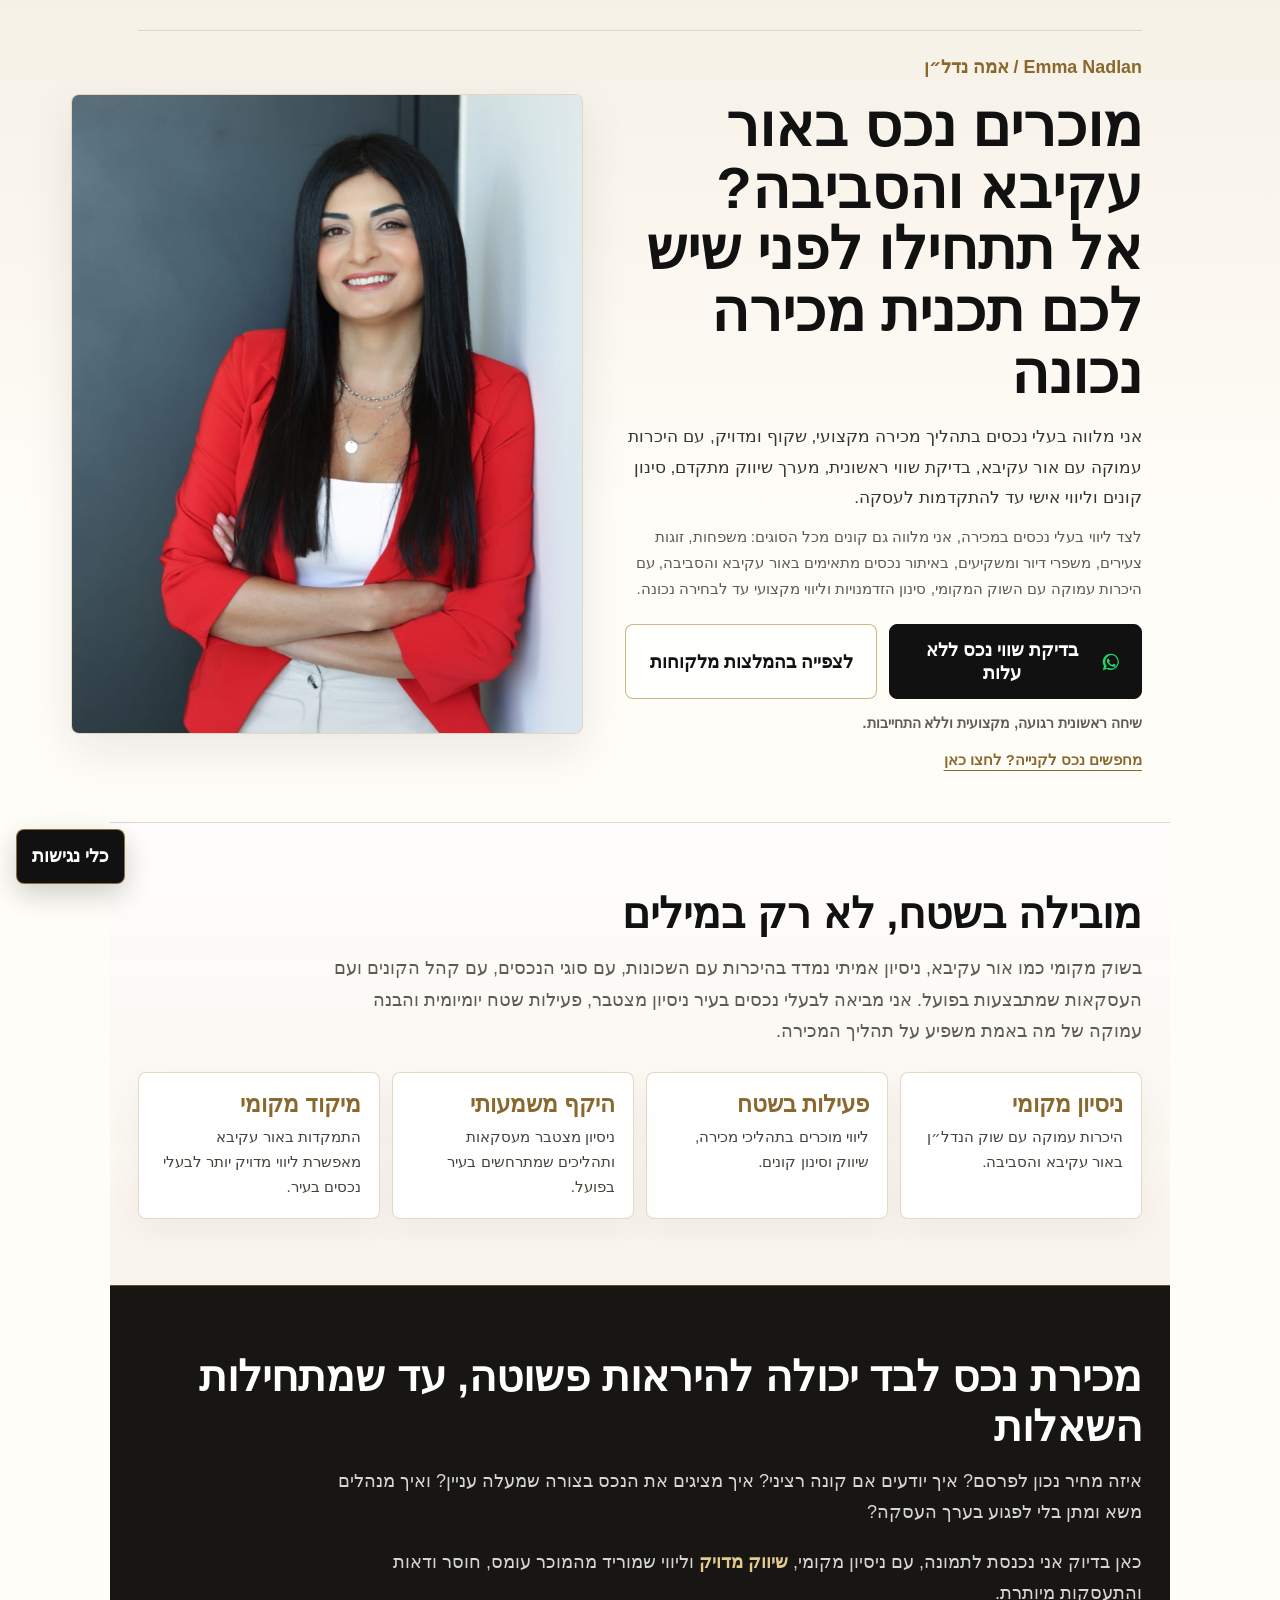
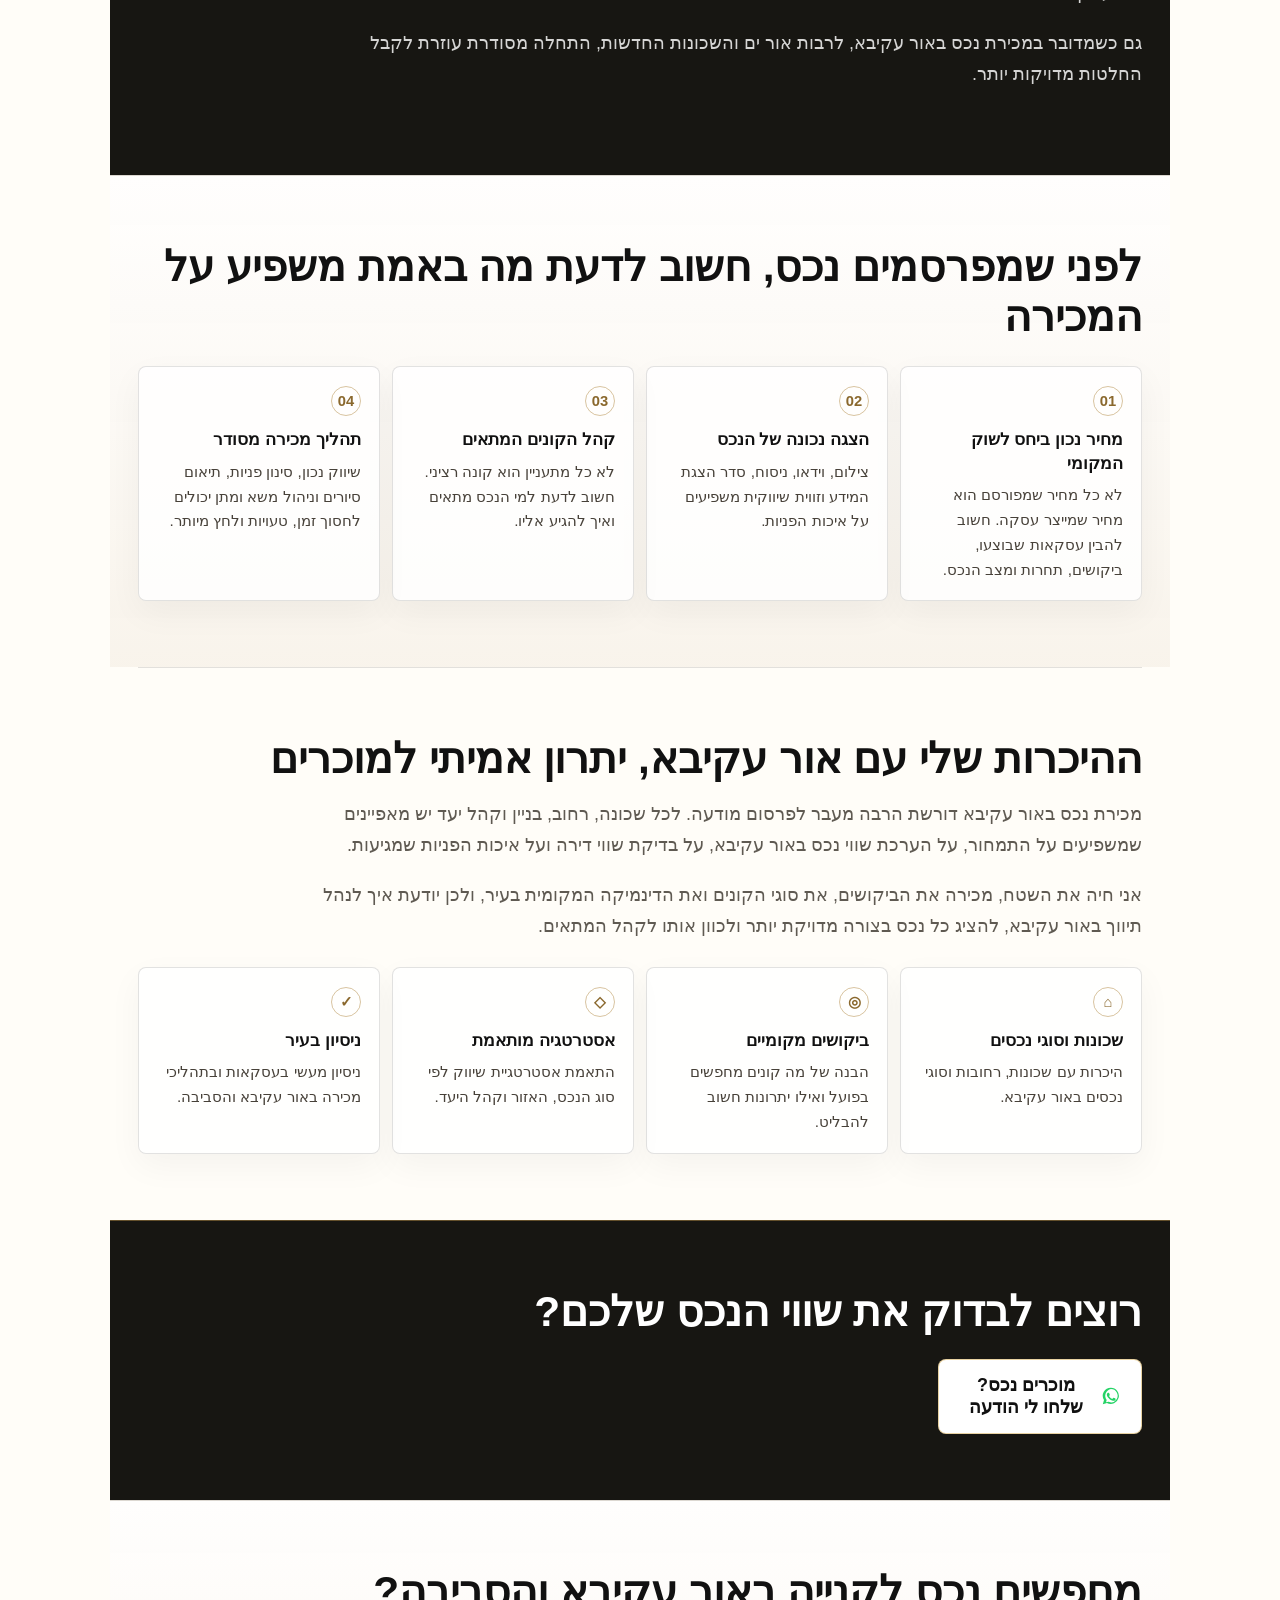
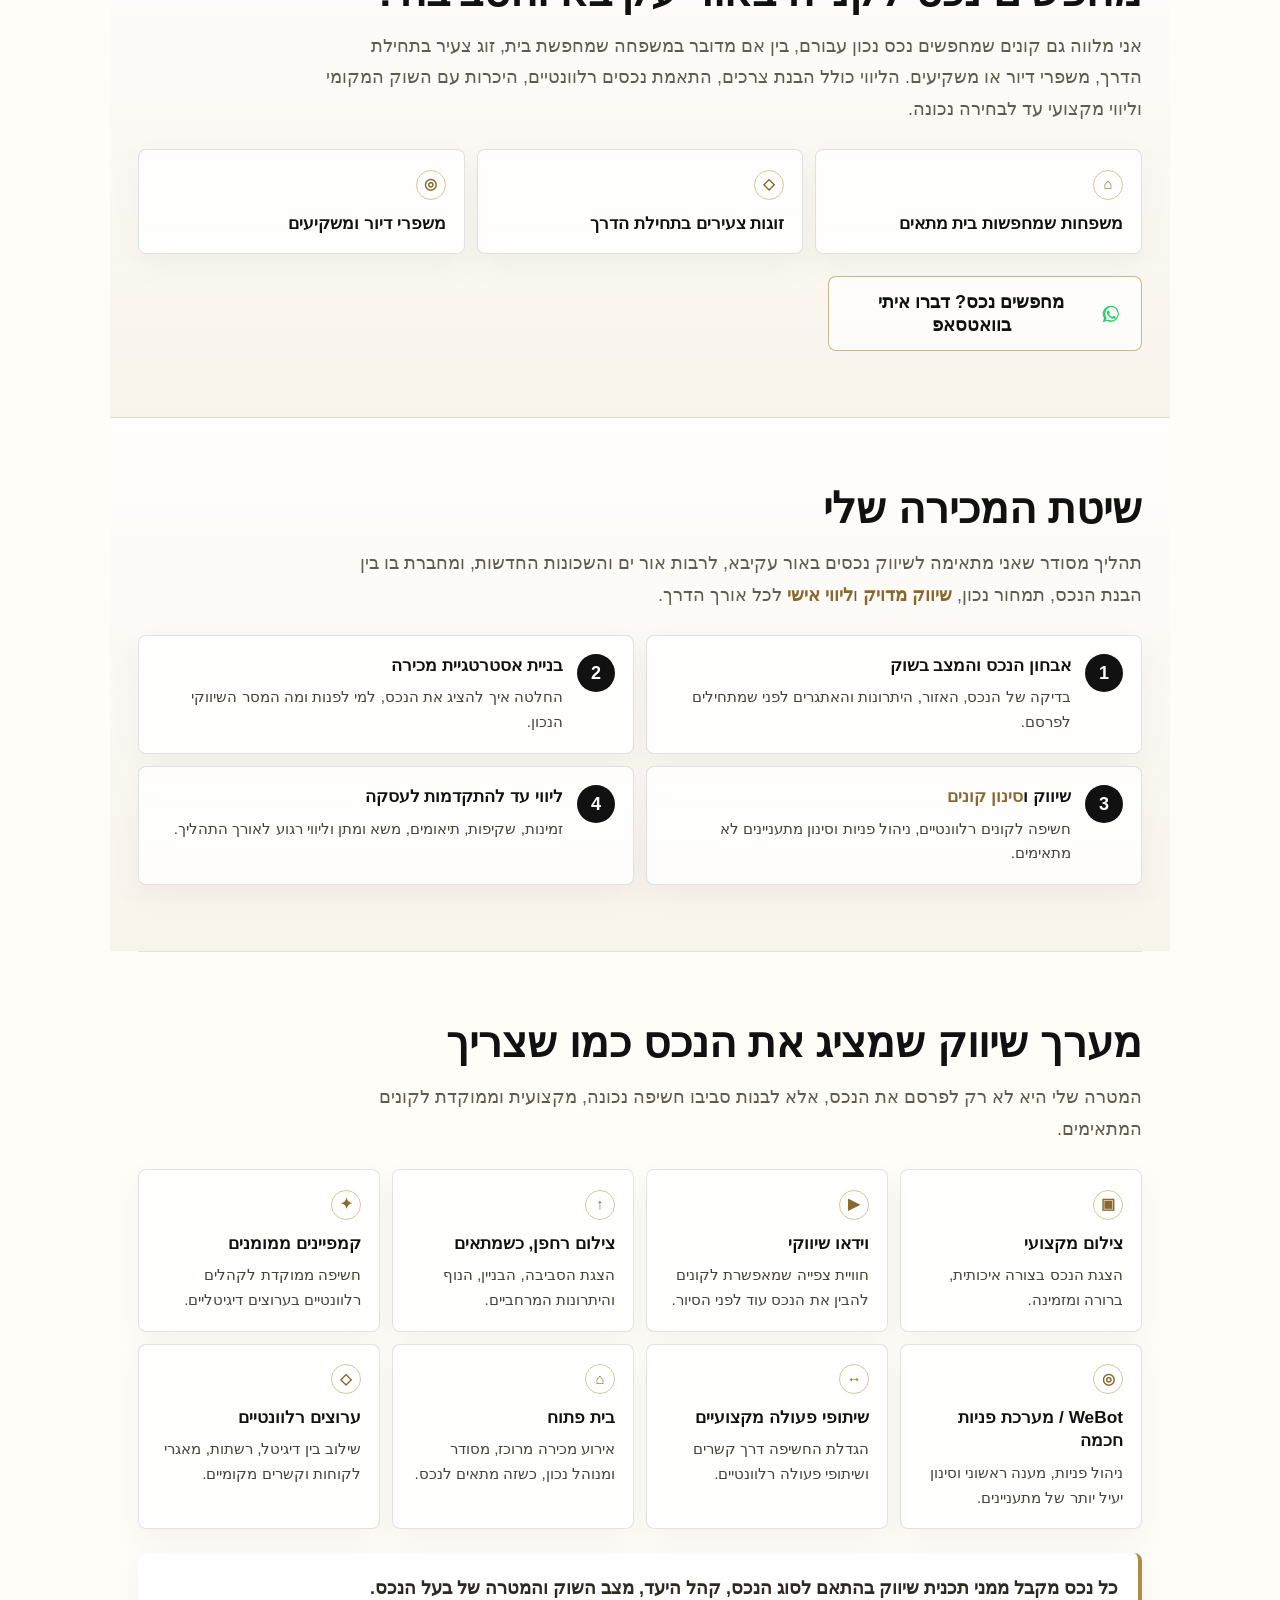
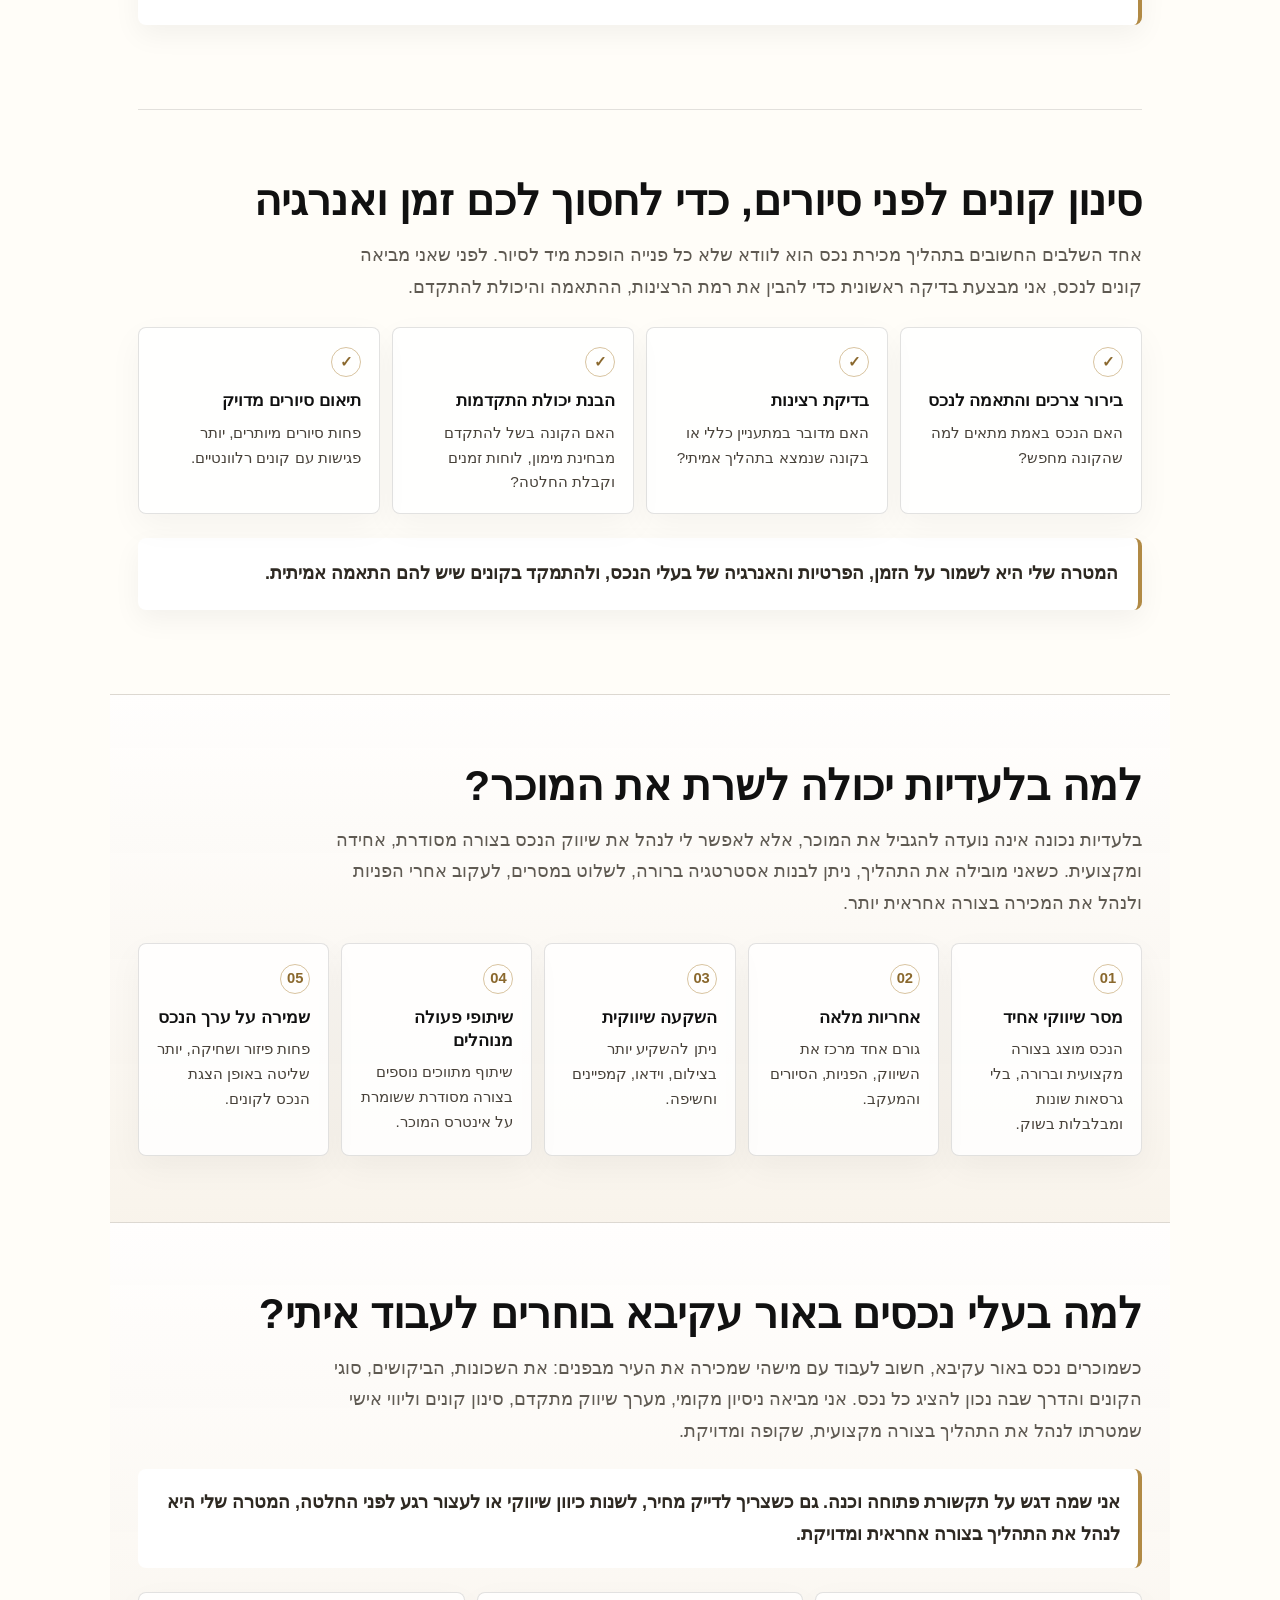
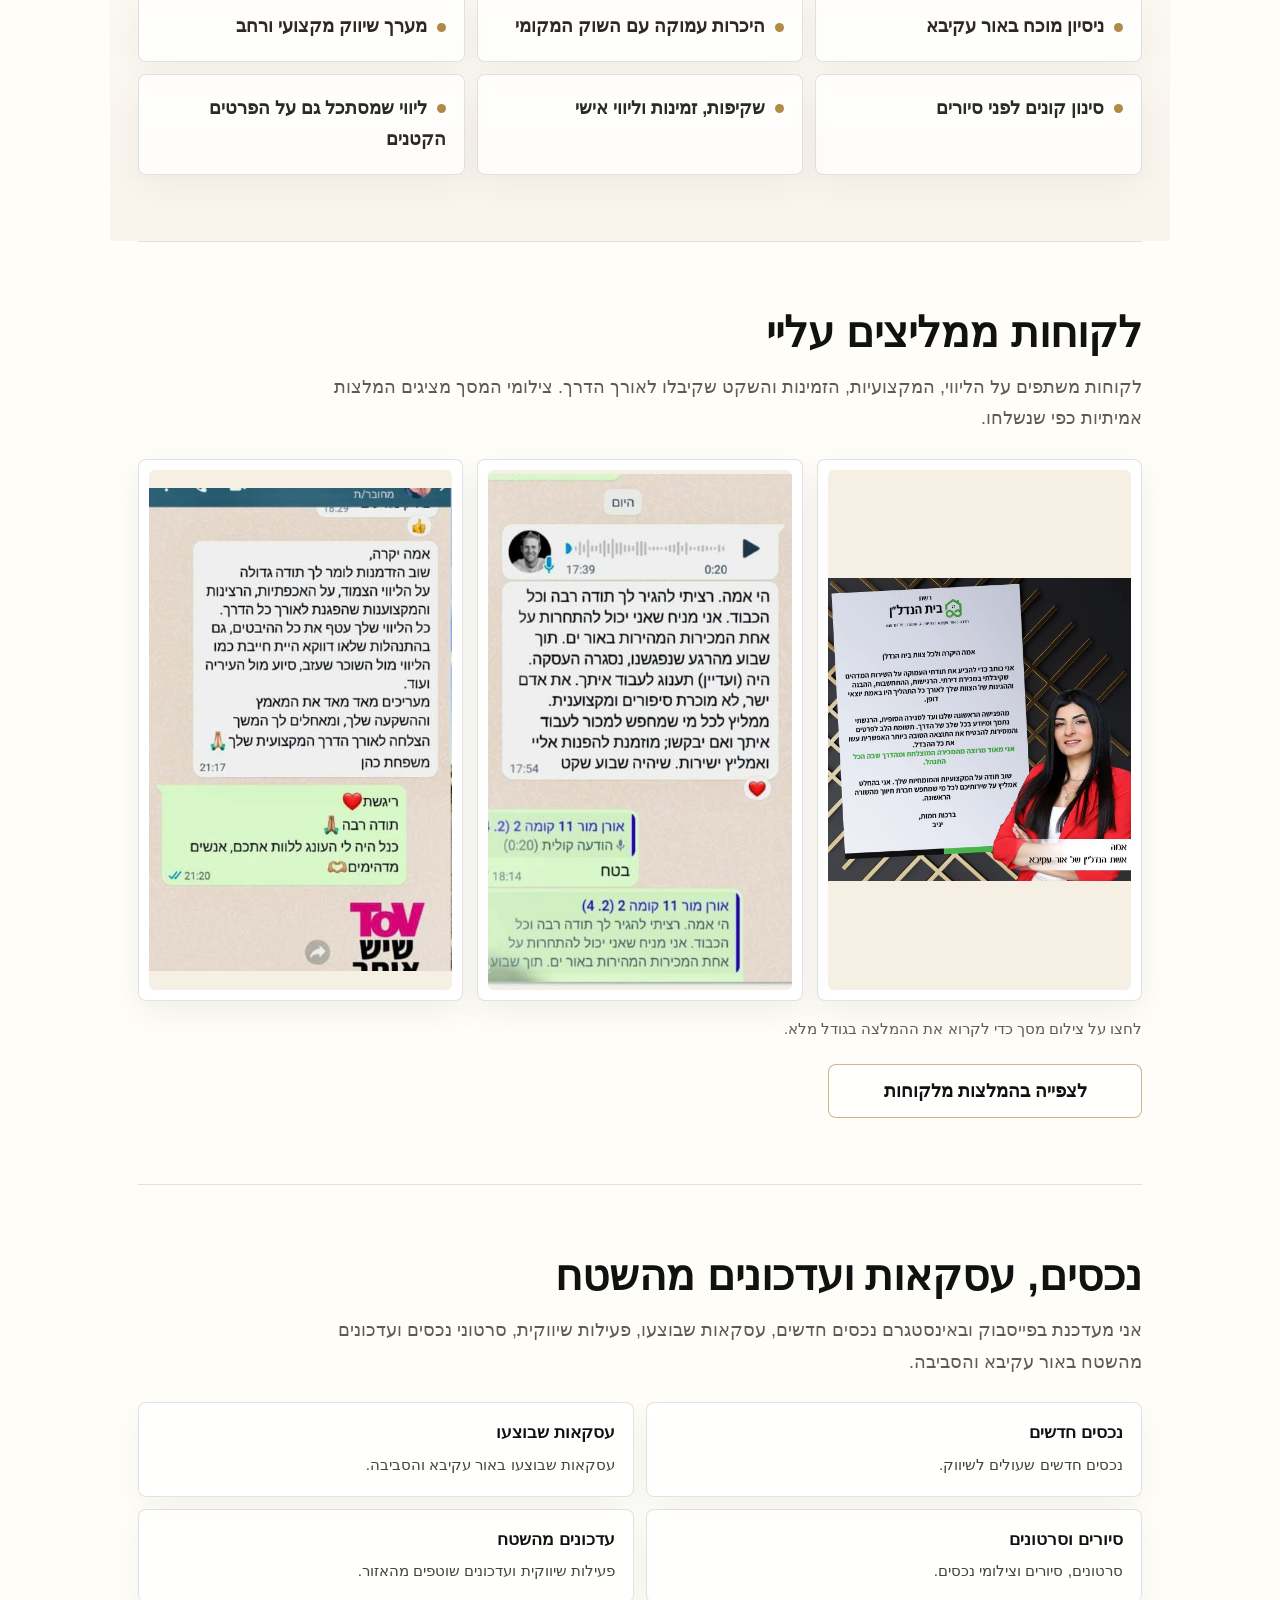
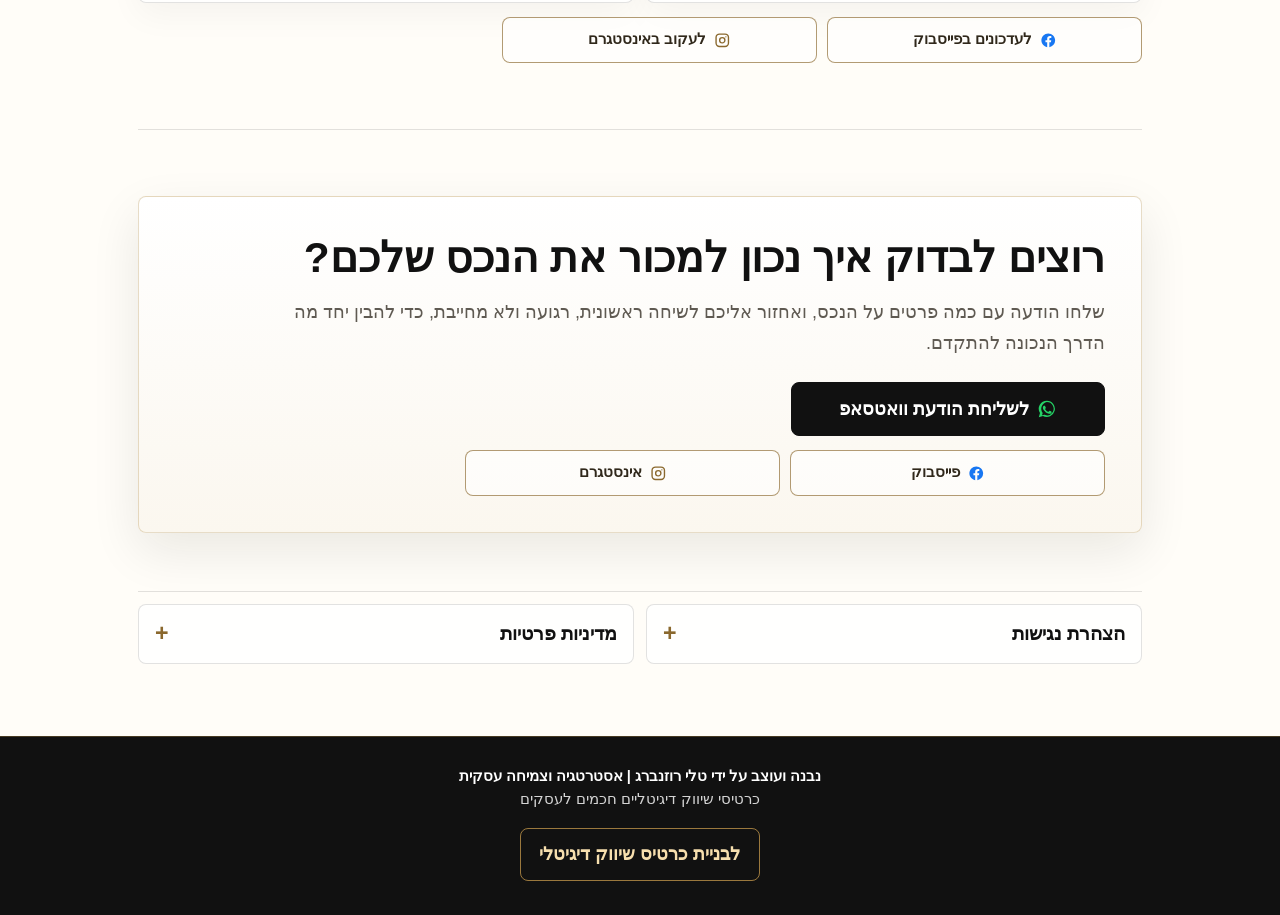
==== commit 581a1492: "Add files via upload" ====
--- a/index.html
+++ b/index.html
@@ -48,7 +48,7 @@
         <p class="brand-kicker">Emma Nadlan / אמה נדל״ן</p>
         <h1 id="hero-title">מוכרים נכס באור עקיבא והסביבה?<br>אל תתחילו לפני שיש לכם תכנית מכירה נכונה</h1>
         <p class="lead">אני מלווה בעלי נכסים בתהליך מכירה מקצועי, שקוף ומדויק, עם היכרות עמוקה עם אור עקיבא, בדיקת שווי ראשונית, מערך שיווק מתקדם, סינון קונים וליווי אישי עד להתקדמות לעסקה.</p>
-        <p class="lead-secondary">בנוסף, אני מלווה קונים מכל הסוגים: משפחות, זוגות צעירים, משפרי דיור ומשקיעים, באיתור נכסים מתאימים באור עקיבא והסביבה, עם הבנה עמוקה של השוק המקומי, סינון הזדמנויות וליווי מקצועי עד לבחירה נכונה.</p>
+        <p class="lead-secondary">לצד ליווי בעלי נכסים במכירה, אני מלווה גם קונים מכל הסוגים: משפחות, זוגות צעירים, משפרי דיור ומשקיעים, באיתור נכסים מתאימים באור עקיבא והסביבה, עם היכרות עמוקה עם השוק המקומי, סינון הזדמנויות וליווי מקצועי עד לבחירה נכונה.</p>
         <div class="actions" aria-label="פעולות ראשיות">
           <a class="button button-primary" href="https://wa.me/972509560065?text=שלום%20אמה,%20אני%20רוצה%20בדיקת%20שווי%20נכס%20ללא%20עלות" target="_blank" rel="noopener noreferrer" aria-label="בדיקת שווי נכס ללא עלות בוואטסאפ">
             <span class="btn-icon whatsapp-icon" aria-hidden="true">
@@ -63,6 +63,7 @@
           </a>
         </div>
         <p class="microcopy">שיחה ראשונית רגועה, מקצועית וללא התחייבות.</p>
+        <a class="hero-buyer-link" href="#buyers-section">מחפשים נכס לקנייה? לחצו כאן</a>
       </div>
       <div class="hero-media" aria-label="תמונה ראשית">
         <img src="emma-nadlan-profile.jpg" width="711" height="1000" alt="אמה נדל״ן, ליווי בעלי נכסים במכירת דירה באור עקיבא והסביבה" fetchpriority="high">
@@ -172,6 +173,35 @@
             </svg>
           </span>
           <span>מוכרים נכס? שלחו לי הודעה</span>
+        </a>
+      </div>
+    </section>
+
+    <section class="quiet-band buyers-section" id="buyers-section" aria-labelledby="buyers-title">
+      <h2 id="buyers-title">מחפשים נכס לקנייה באור עקיבא והסביבה?</h2>
+      <p class="section-intro">אני מלווה גם קונים שמחפשים נכס נכון עבורם, בין אם מדובר במשפחה שמחפשת בית, זוג צעיר בתחילת הדרך, משפרי דיור או משקיעים. הליווי כולל הבנת צרכים, התאמת נכסים רלוונטיים, היכרות עם השוק המקומי וליווי מקצועי עד לבחירה נכונה.</p>
+      <div class="buyer-cards" aria-label="סוגי קונים שאמה נדל״ן מלווה">
+        <article class="buyer-card">
+          <span class="mini-icon" aria-hidden="true">⌂</span>
+          <h3>משפחות שמחפשות בית מתאים</h3>
+        </article>
+        <article class="buyer-card">
+          <span class="mini-icon" aria-hidden="true">◇</span>
+          <h3>זוגות צעירים בתחילת הדרך</h3>
+        </article>
+        <article class="buyer-card">
+          <span class="mini-icon" aria-hidden="true">◎</span>
+          <h3>משפרי דיור ומשקיעים</h3>
+        </article>
+      </div>
+      <div class="actions">
+        <a class="button button-secondary" href="https://wa.me/972509560065?text=שלום%20אמה,%20אני%20מחפש/ת%20נכס%20באור%20עקיבא%20והסביבה" target="_blank" rel="noopener noreferrer" aria-label="פנייה לאמה נדל״ן לגבי חיפוש נכס בוואטסאפ">
+          <span class="btn-icon whatsapp-icon" aria-hidden="true">
+            <svg viewBox="0 0 24 24" focusable="false">
+              <path fill="currentColor" d="M12.04 2a9.9 9.9 0 0 0-8.42 15.12L2.2 22l5.02-1.32A9.9 9.9 0 1 0 12.04 2Zm0 1.78a8.12 8.12 0 0 1 6.94 12.34 8.12 8.12 0 0 1-9.58 3.08l-.34-.14-2.98.78.8-2.9-.18-.36a8.12 8.12 0 0 1 5.34-12.8Zm-3.35 4.3c-.18 0-.46.07-.7.33-.24.27-.92.9-.92 2.2 0 1.29.94 2.54 1.07 2.72.13.18 1.84 2.9 4.5 3.95 2.2.87 2.66.7 3.14.66.48-.04 1.55-.63 1.77-1.24.22-.61.22-1.13.15-1.24-.06-.11-.24-.18-.5-.31-.26-.13-1.55-.76-1.79-.85-.24-.09-.42-.13-.59.13-.18.26-.68.85-.83 1.02-.15.18-.31.2-.57.07-.26-.13-1.1-.41-2.1-1.3-.78-.69-1.3-1.54-1.45-1.8-.15-.26-.02-.4.11-.53.12-.11.26-.31.39-.46.13-.15.17-.26.26-.44.09-.18.04-.33-.02-.46-.07-.13-.59-1.42-.81-1.95-.21-.51-.43-.44-.59-.45h-.5Z"/>
+            </svg>
+          </span>
+          <span>מחפשים נכס? דברו איתי בוואטסאפ</span>
         </a>
       </div>
     </section>
--- a/style.css
+++ b/style.css
@@ -171,6 +171,26 @@
       font-weight: 700;
     }
 
+    .hero-buyer-link {
+      display: inline-flex;
+      margin-top: 12px;
+      color: var(--gold-deep);
+      font-size: 0.92rem;
+      font-weight: 800;
+      text-decoration: underline;
+      text-underline-offset: 5px;
+    }
+
+    .hero-buyer-link:hover {
+      color: var(--ink);
+    }
+
+    .hero-buyer-link:focus-visible {
+      outline: 3px solid rgba(177, 138, 69, 0.42);
+      outline-offset: 4px;
+      border-radius: 6px;
+    }
+
     .gold-text {
       color: var(--gold-deep);
       font-weight: 800;
@@ -324,6 +344,7 @@
     .marketing-tools,
     .screening-cards,
     .exclusive-cards,
+    .buyer-cards,
     .activity-cards,
     .home-testimonials {
       display: grid;
@@ -346,6 +367,7 @@
     .marketing-tool,
     .screening-card,
     .exclusive-card,
+    .buyer-card,
     .activity-card,
     .home-testimonial {
       border: 1px solid var(--line);
@@ -383,6 +405,7 @@
     .marketing-tool,
     .screening-card,
     .exclusive-card,
+    .buyer-card,
     .activity-card,
     .home-testimonial {
       padding: 18px;
@@ -402,12 +425,17 @@
     .marketing-tool p,
     .screening-card p,
     .exclusive-card p,
+    .buyer-card p,
     .activity-card p,
     .home-testimonial p {
       margin-bottom: 0;
       color: #474139;
       font-size: 0.96rem;
       line-height: 1.62;
+    }
+
+    .buyer-card h3 {
+      margin-bottom: 0;
     }
 
     .proof-card {
@@ -910,6 +938,7 @@
       .marketing-tools,
       .screening-cards,
       .exclusive-cards,
+      .buyer-cards,
       .activity-cards,
       .home-testimonials {
         grid-template-columns: repeat(2, minmax(0, 1fr));
@@ -974,6 +1003,10 @@
       .local-cards,
       .screening-cards {
         grid-template-columns: repeat(4, minmax(0, 1fr));
+      }
+
+      .buyer-cards {
+        grid-template-columns: repeat(3, minmax(0, 1fr));
       }
 
       .marketing-tools {
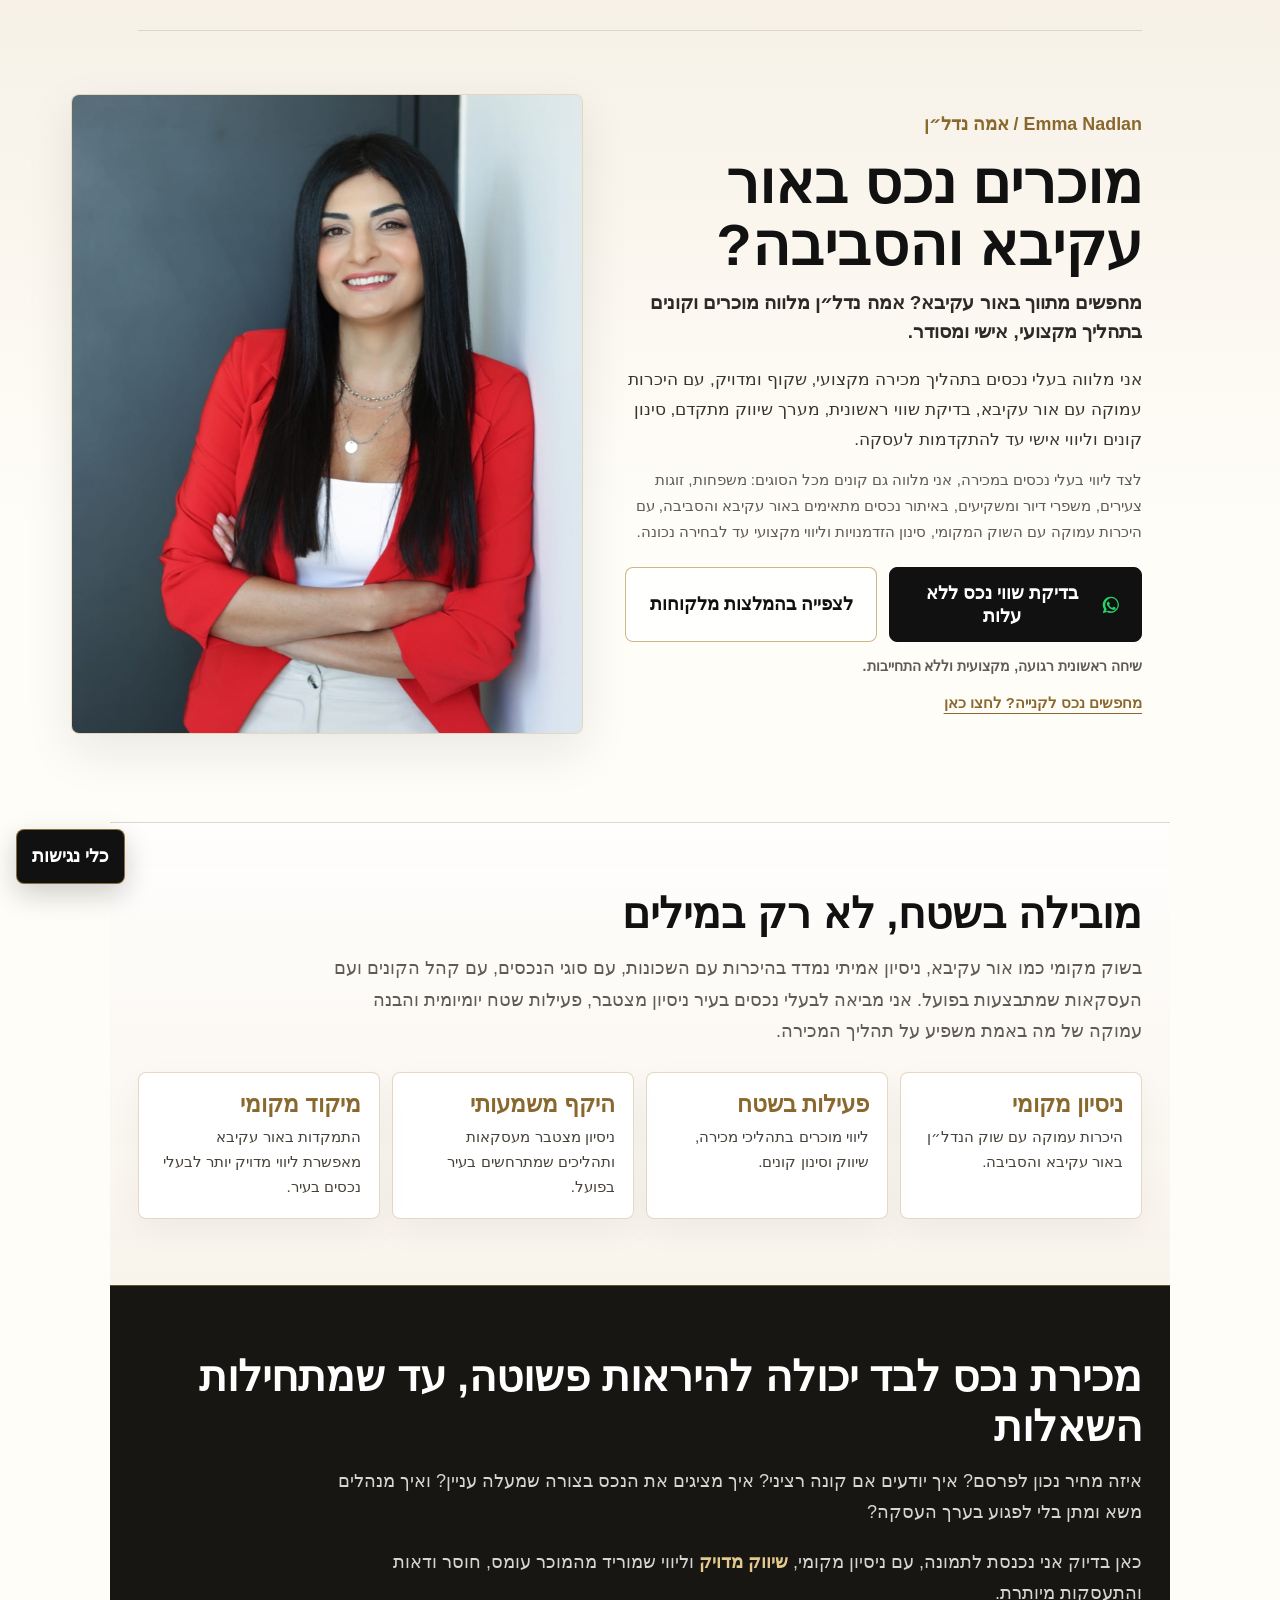
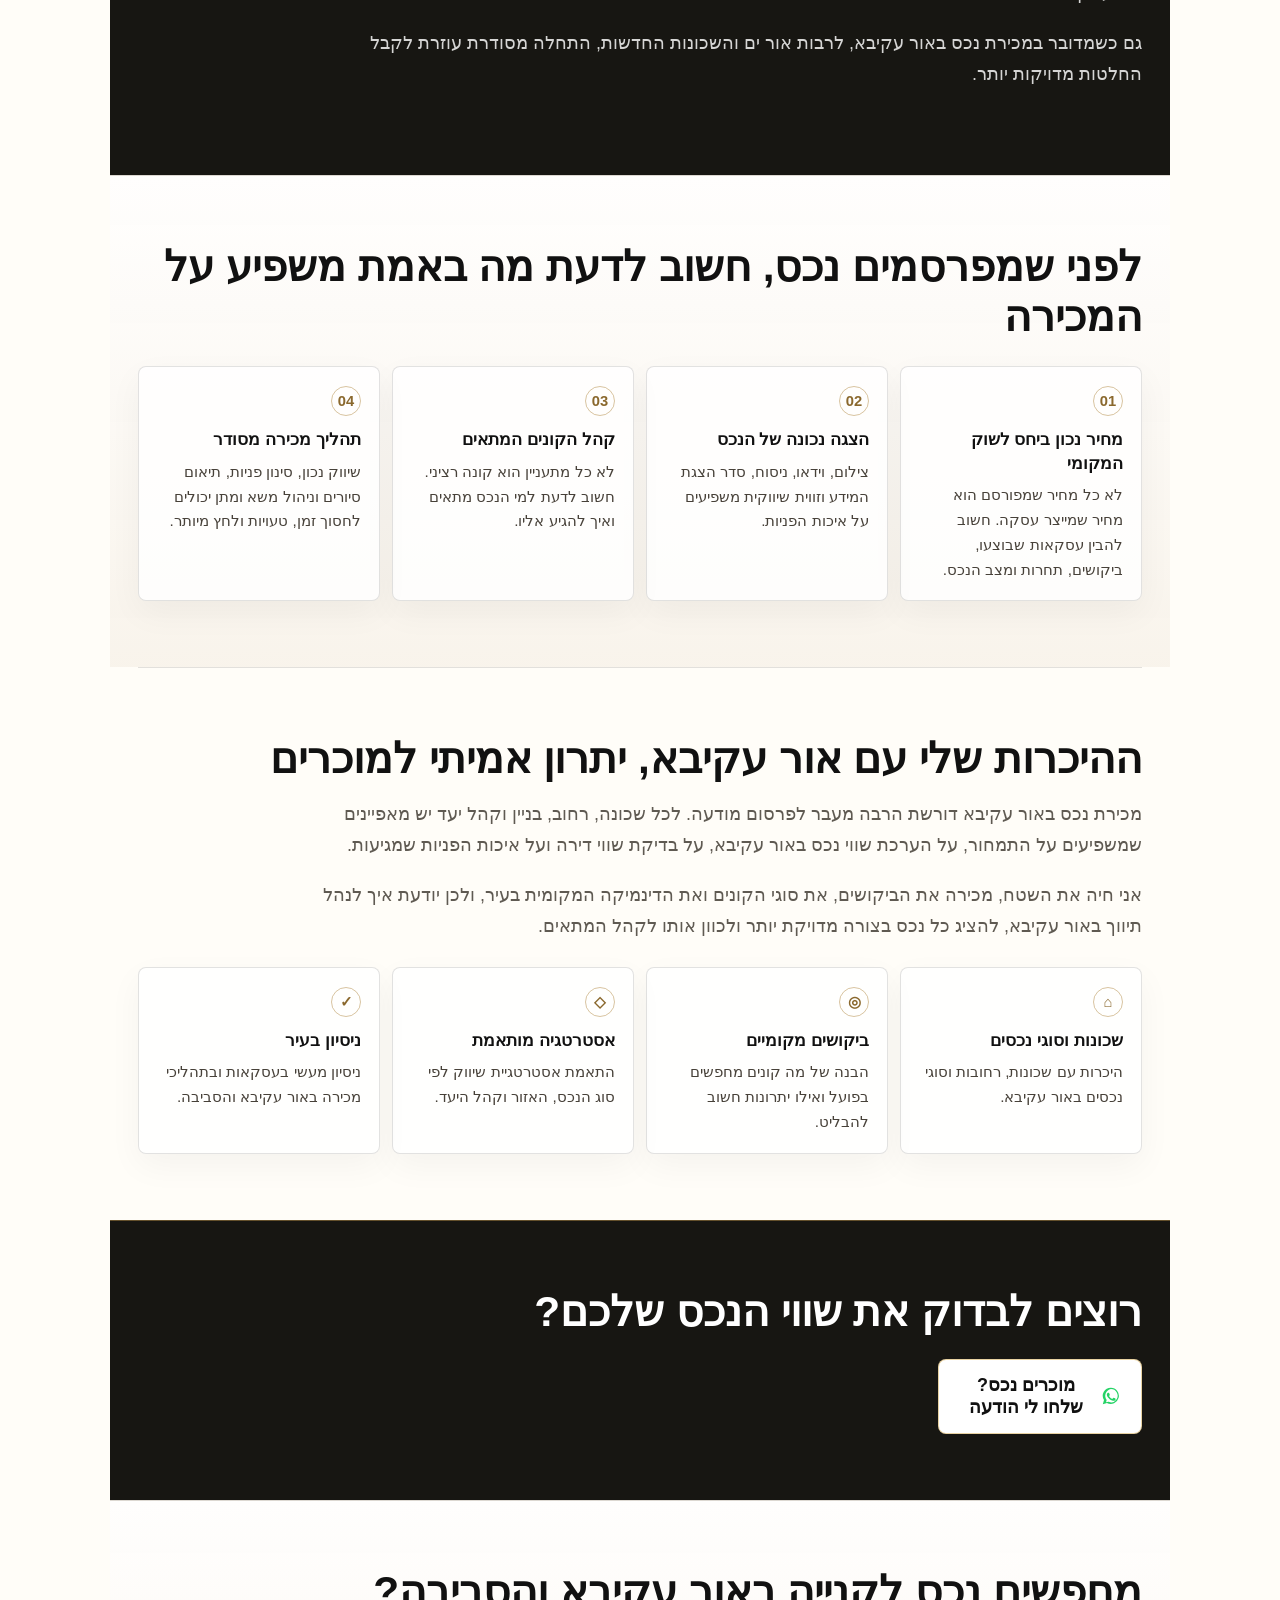
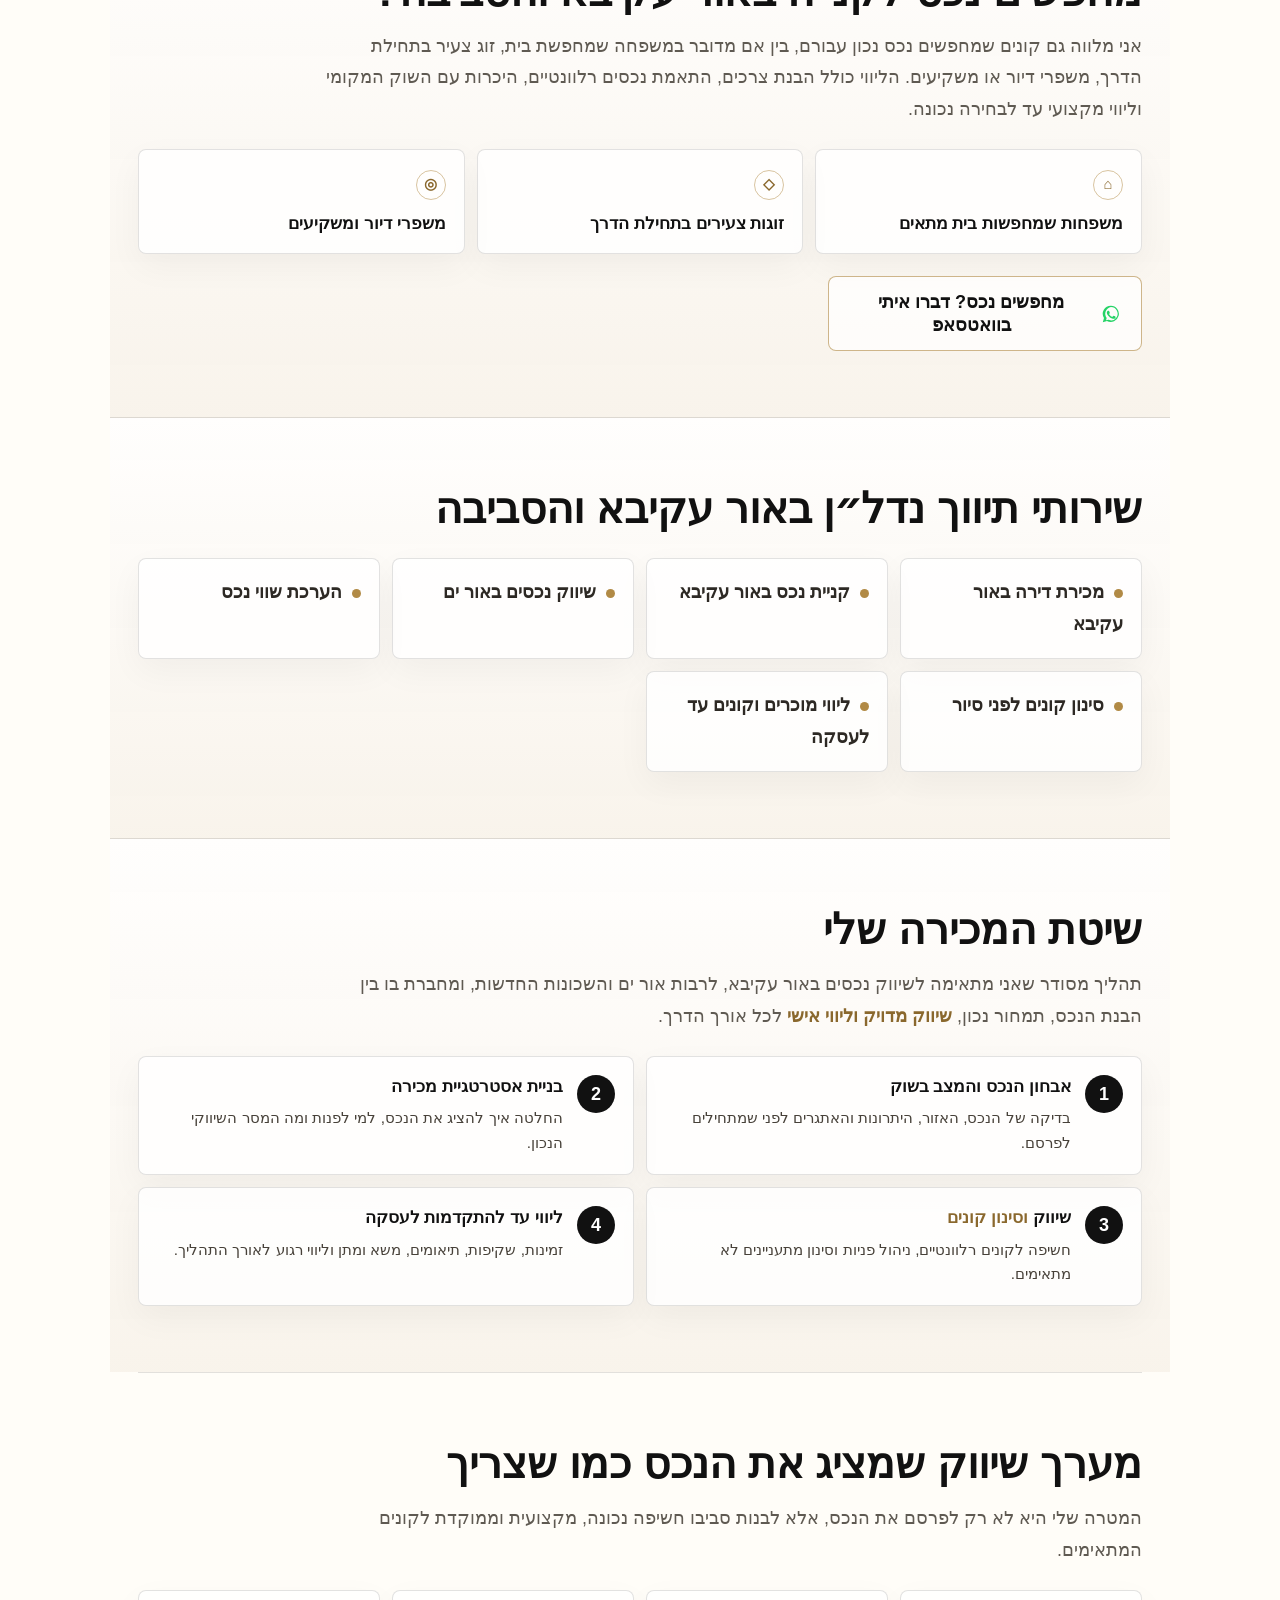
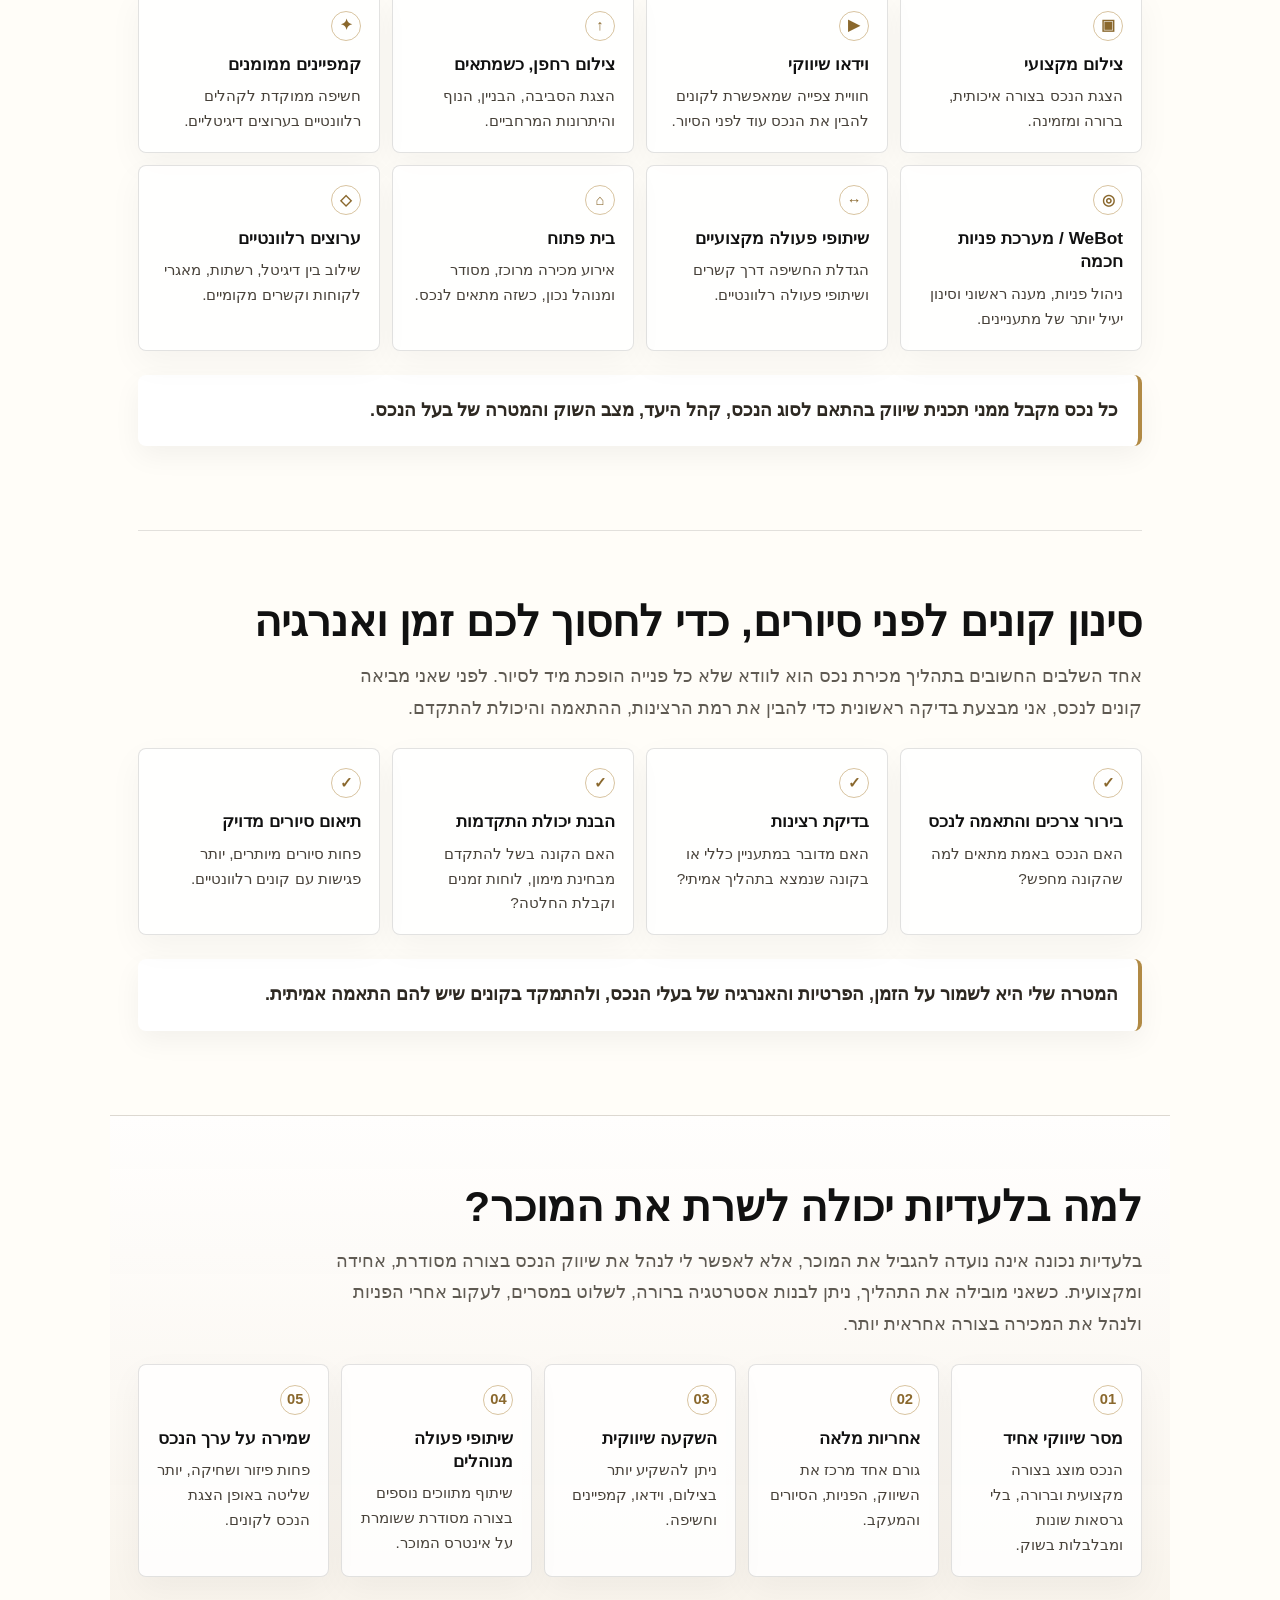
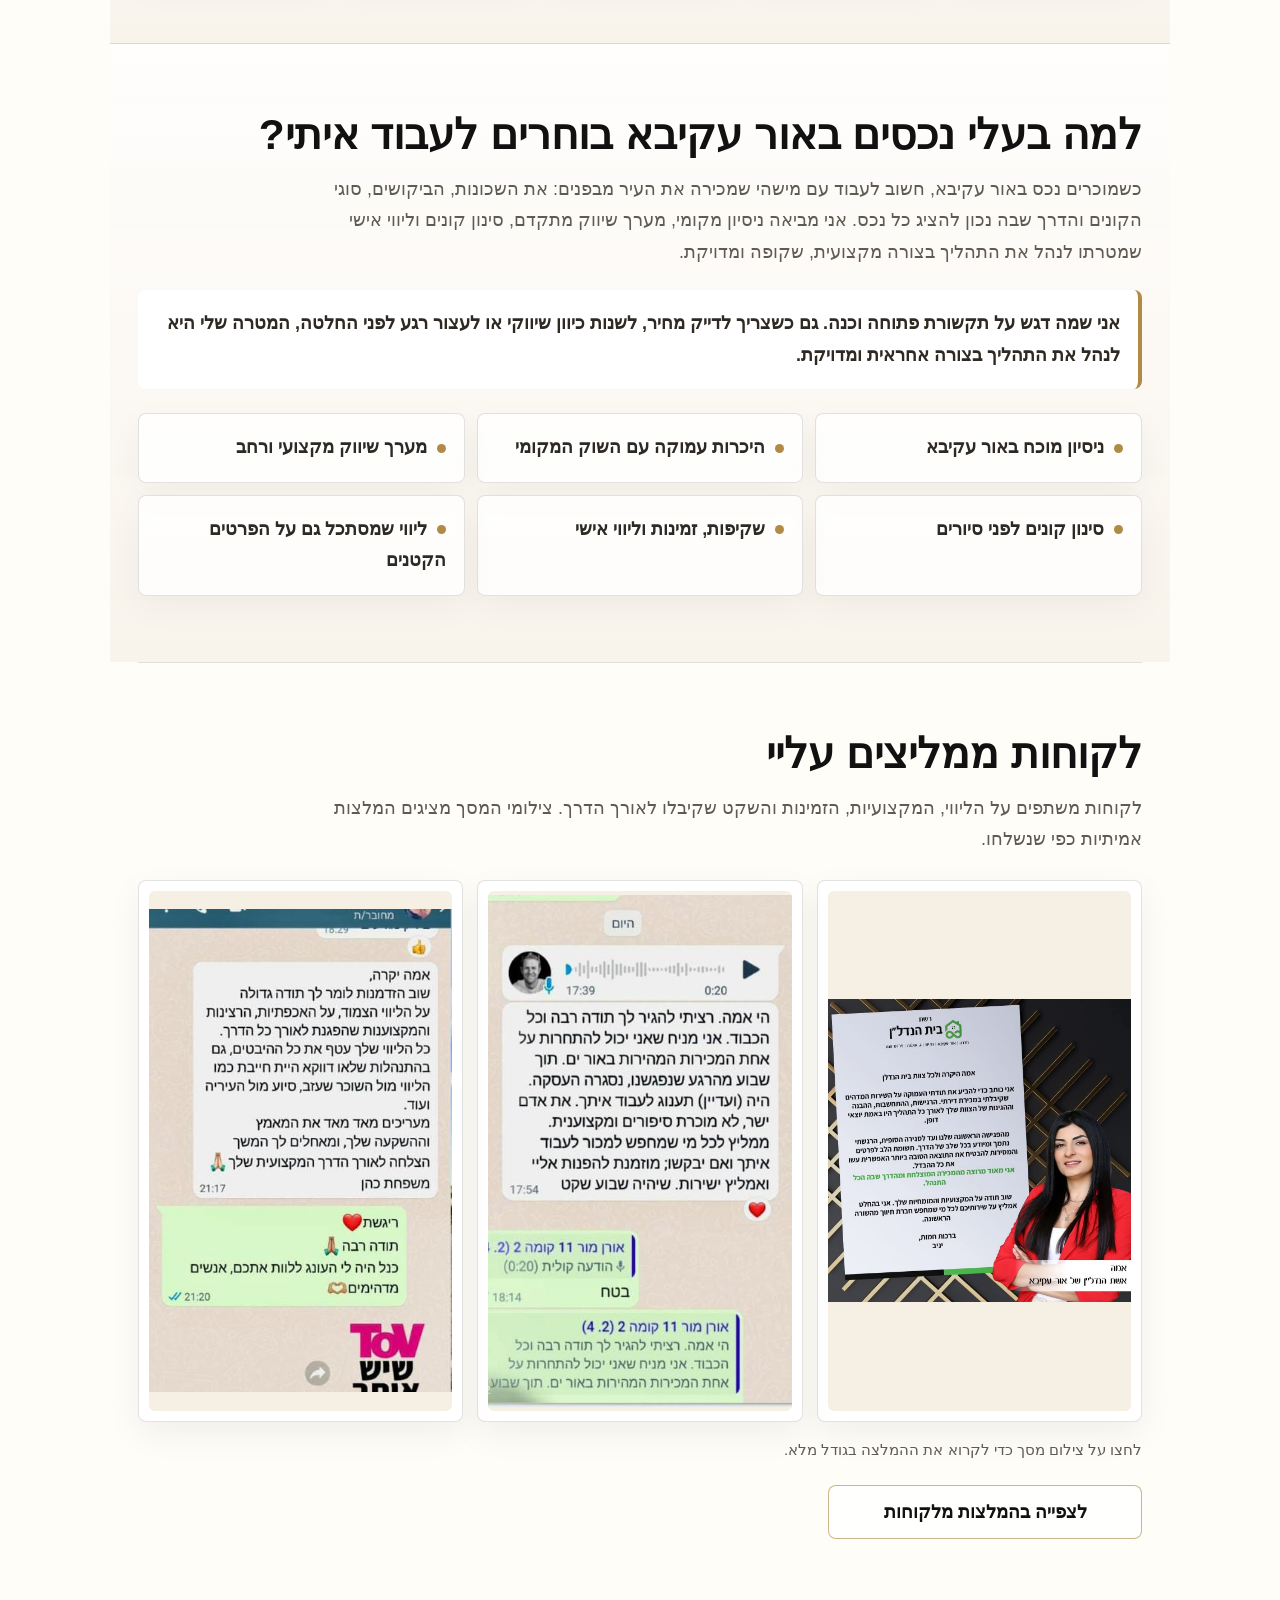
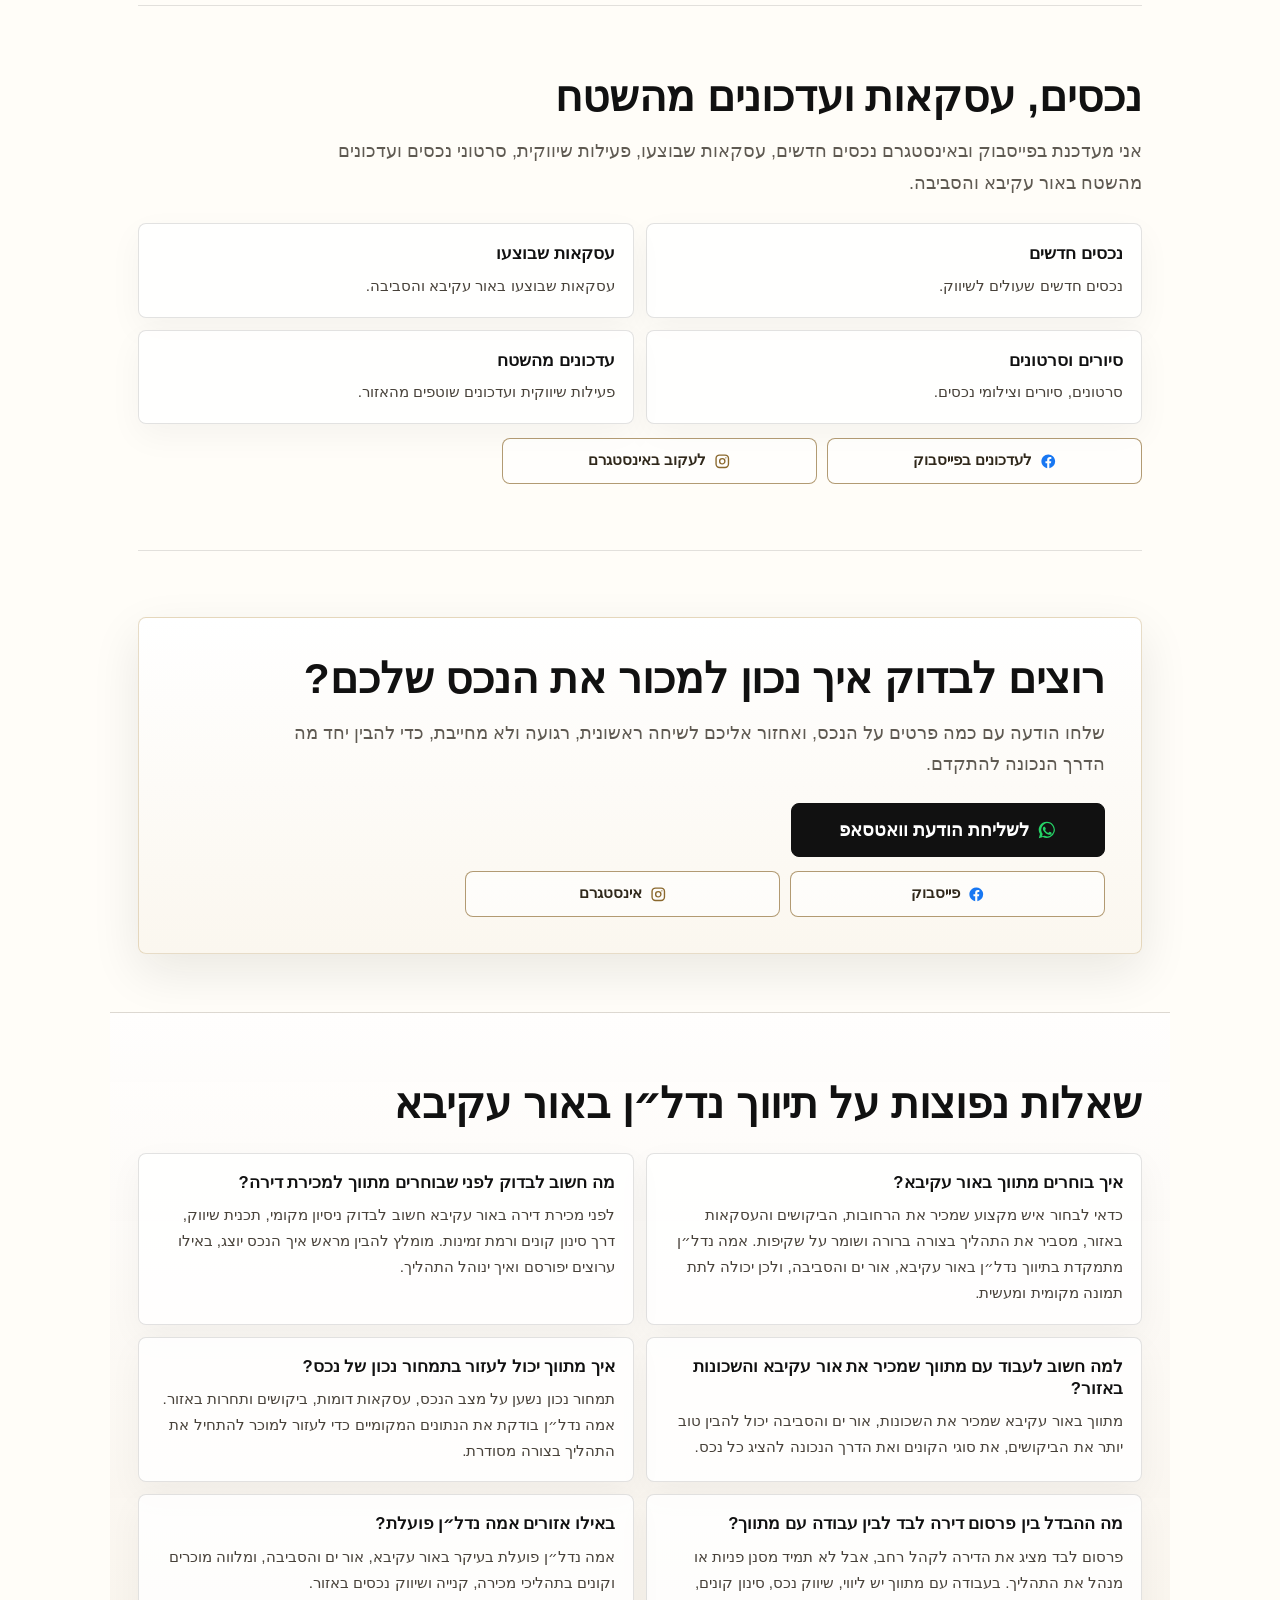
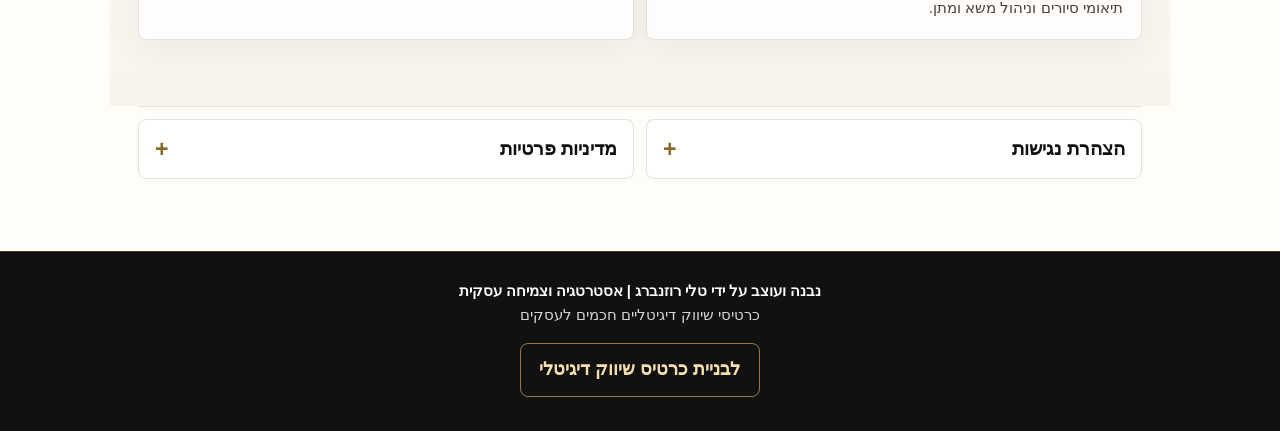
==== commit 58bc0027: "Add files via upload" ====
--- a/index.html
+++ b/index.html
@@ -3,39 +3,113 @@
 <head>
   <meta charset="utf-8">
   <meta name="viewport" content="width=device-width, initial-scale=1">
-  <title>אמה נדל״ן | מכירת נכסים באור עקיבא והסביבה</title>
-  <meta name="description" content="אמה נדל״ן מלווה בעלי נכסים באור עקיבא והסביבה בתהליך מכירת נכס מקצועי, שקוף ומדויק, עם היכרות עמוקה עם השוק המקומי, מערך שיווק מתקדם, סינון קונים וליווי אישי.">
+  <title>אמה נדל״ן | תיווך נדל״ן באור עקיבא והסביבה</title>
+  <meta name="description" content="מחפשים מתווך באור עקיבא? אמה נדל״ן מספקת שירותי תיווך נדל״ן באור עקיבא, אור ים והסביבה, כולל ליווי מוכרים וקונים, תמחור נכון, שיווק נכסים וסינון קונים רציניים.">
   <meta name="robots" content="index, follow">
 
   <!-- TODO: update canonical URL after final domain is connected -->
   <link rel="canonical" href="https://example.com/emma-nadlan">
 
-  <meta property="og:title" content="אמה נדל״ן | מכירת נכסים באור עקיבא והסביבה">
-  <meta property="og:description" content="אמה נדל״ן מלווה בעלי נכסים באור עקיבא והסביבה עם ניסיון מקומי, מערך שיווק מתקדם, סינון קונים וליווי אישי בתהליך המכירה.">
+  <meta property="og:title" content="אמה נדל״ן | תיווך נדל״ן באור עקיבא והסביבה">
+  <meta property="og:description" content="שירותי תיווך נדל״ן באור עקיבא, אור ים והסביבה, כולל ליווי מוכרים וקונים, תמחור נכון, שיווק נכסים וסינון קונים רציניים.">
   <meta property="og:image" content="emma-nadlan-profile.jpg">
   <meta property="og:url" content="https://example.com/emma-nadlan">
   <meta property="og:type" content="website">
 
   <meta name="twitter:card" content="summary_large_image">
-  <meta name="twitter:title" content="אמה נדל״ן | מכירת נכסים באור עקיבא והסביבה">
-  <meta name="twitter:description" content="מוכרים נכס באור עקיבא והסביבה? אמה נדל״ן מציעה בדיקת שווי ראשונית, שיווק מקצועי, סינון קונים וליווי אישי.">
+  <meta name="twitter:title" content="אמה נדל״ן | תיווך נדל״ן באור עקיבא והסביבה">
+  <meta name="twitter:description" content="מחפשים מתווך באור עקיבא? אמה נדל״ן מלווה מוכרים וקונים באור עקיבא, אור ים והסביבה.">
   <meta name="twitter:image" content="emma-nadlan-profile.jpg">
   <link rel="stylesheet" href="style.css">
 
   <script type="application/ld+json">
     {
       "@context": "https://schema.org",
-      "@type": "ProfessionalService",
-      "name": "אמה נדל״ן",
-      "description": "תיווך ושיווק נדל״ן לבעלי נכסים באור עקיבא והסביבה",
-      "areaServed": "אור עקיבא והסביבה",
-      "telephone": "+972509560065",
-      "url": "https://example.com/emma-nadlan",
-      "sameAs": [
-        "https://www.facebook.com/profile.php?id=61585982739040",
-        "https://www.instagram.com/emmanadlan"
-      ],
-      "serviceType": "תיווך נדל״ן, מכירת נכסים, שיווק נכסים, הערכת שווי נכס, ליווי מוכרי דירות"
+      "@graph": [
+        {
+          "@type": [
+            "RealEstateAgent",
+            "LocalBusiness"
+          ],
+          "@id": "https://example.com/emma-nadlan#business",
+          "name": "אמה נדל״ן",
+          "description": "תיווך נדל״ן באור עקיבא, אור ים והסביבה, כולל ליווי מוכרים וקונים, שיווק נכסים והערכת שווי נכס",
+          "areaServed": [
+            "אור עקיבא",
+            "אור ים",
+            "הסביבה"
+          ],
+          "telephone": "+972509560065",
+          "url": "https://example.com/emma-nadlan",
+          "image": "emma-nadlan-profile.jpg",
+          "sameAs": [
+            "https://www.facebook.com/profile.php?id=61585982739040",
+            "https://www.instagram.com/emmanadlan"
+          ],
+          "serviceType": [
+            "תיווך נדל״ן באור עקיבא",
+            "מכירת דירה באור עקיבא",
+            "קניית נכס באור עקיבא",
+            "שיווק נכסים באור ים",
+            "הערכת שווי נכס",
+            "ליווי מוכרים וקונים"
+          ]
+        },
+        {
+          "@type": "FAQPage",
+          "@id": "https://example.com/emma-nadlan#faq",
+          "mainEntity": [
+            {
+              "@type": "Question",
+              "name": "איך בוחרים מתווך באור עקיבא?",
+              "acceptedAnswer": {
+                "@type": "Answer",
+                "text": "כדאי לבחור איש מקצוע שמכיר את הרחובות, הביקושים והעסקאות באזור, מסביר את התהליך בצורה ברורה ושומר על שקיפות. אמה נדל״ן מתמקדת בתיווך נדל״ן באור עקיבא, אור ים והסביבה, ולכן יכולה לתת תמונה מקומית ומעשית."
+              }
+            },
+            {
+              "@type": "Question",
+              "name": "מה חשוב לבדוק לפני שבוחרים מתווך למכירת דירה?",
+              "acceptedAnswer": {
+                "@type": "Answer",
+                "text": "לפני מכירת דירה באור עקיבא חשוב לבדוק ניסיון מקומי, תכנית שיווק, דרך סינון קונים ורמת זמינות. מומלץ להבין מראש איך הנכס יוצג, באילו ערוצים יפורסם ואיך ינוהל התהליך."
+              }
+            },
+            {
+              "@type": "Question",
+              "name": "למה חשוב לעבוד עם מתווך שמכיר את אור עקיבא והשכונות באזור?",
+              "acceptedAnswer": {
+                "@type": "Answer",
+                "text": "מתווך באור עקיבא שמכיר את השכונות, אור ים והסביבה יכול להבין טוב יותר את הביקושים, את סוגי הקונים ואת הדרך הנכונה להציג כל נכס."
+              }
+            },
+            {
+              "@type": "Question",
+              "name": "איך מתווך יכול לעזור בתמחור נכון של נכס?",
+              "acceptedAnswer": {
+                "@type": "Answer",
+                "text": "תמחור נכון נשען על מצב הנכס, עסקאות דומות, ביקושים ותחרות באזור. אמה נדל״ן בודקת את הנתונים המקומיים כדי לעזור למוכר להתחיל את התהליך בצורה מסודרת."
+              }
+            },
+            {
+              "@type": "Question",
+              "name": "מה ההבדל בין פרסום דירה לבד לבין עבודה עם מתווך?",
+              "acceptedAnswer": {
+                "@type": "Answer",
+                "text": "פרסום לבד מציג את הדירה לקהל רחב, אבל לא תמיד מסנן פניות או מנהל את התהליך. בעבודה עם מתווך יש ליווי, שיווק נכס, סינון קונים, תיאומי סיורים וניהול משא ומתן."
+              }
+            },
+            {
+              "@type": "Question",
+              "name": "באילו אזורים אמה נדל״ן פועלת?",
+              "acceptedAnswer": {
+                "@type": "Answer",
+                "text": "אמה נדל״ן פועלת בעיקר באור עקיבא, אור ים והסביבה, ומלווה מוכרים וקונים בתהליכי מכירה, קנייה ושיווק נכסים באזור."
+              }
+            }
+          ]
+        }
+      ]
     }
   </script>
 </head>
@@ -46,7 +120,8 @@
     <section class="hero" aria-labelledby="hero-title">
       <div class="hero-content">
         <p class="brand-kicker">Emma Nadlan / אמה נדל״ן</p>
-        <h1 id="hero-title">מוכרים נכס באור עקיבא והסביבה?<br>אל תתחילו לפני שיש לכם תכנית מכירה נכונה</h1>
+        <h1 id="hero-title">מוכרים נכס באור עקיבא והסביבה?</h1>
+        <p class="hero-subtitle">מחפשים מתווך באור עקיבא? אמה נדל״ן מלווה מוכרים וקונים בתהליך מקצועי, אישי ומסודר.</p>
         <p class="lead">אני מלווה בעלי נכסים בתהליך מכירה מקצועי, שקוף ומדויק, עם היכרות עמוקה עם אור עקיבא, בדיקת שווי ראשונית, מערך שיווק מתקדם, סינון קונים וליווי אישי עד להתקדמות לעסקה.</p>
         <p class="lead-secondary">לצד ליווי בעלי נכסים במכירה, אני מלווה גם קונים מכל הסוגים: משפחות, זוגות צעירים, משפרי דיור ומשקיעים, באיתור נכסים מתאימים באור עקיבא והסביבה, עם היכרות עמוקה עם השוק המקומי, סינון הזדמנויות וליווי מקצועי עד לבחירה נכונה.</p>
         <div class="actions" aria-label="פעולות ראשיות">
@@ -206,9 +281,21 @@
       </div>
     </section>
 
+    <section class="quiet-band" aria-labelledby="brokerage-services-title">
+      <h2 id="brokerage-services-title">שירותי תיווך נדל״ן באור עקיבא והסביבה</h2>
+      <ul class="services brokerage-services" aria-label="שירותי התיווך של אמה נדל״ן">
+        <li class="service">מכירת דירה באור עקיבא</li>
+        <li class="service">קניית נכס באור עקיבא</li>
+        <li class="service">שיווק נכסים באור ים</li>
+        <li class="service">הערכת שווי נכס</li>
+        <li class="service">סינון קונים לפני סיור</li>
+        <li class="service">ליווי מוכרים וקונים עד לעסקה</li>
+      </ul>
+    </section>
+
     <section class="quiet-band" aria-labelledby="method-title">
       <h2 id="method-title">שיטת המכירה שלי</h2>
-      <p class="section-intro">תהליך מסודר שאני מתאימה לשיווק נכסים באור עקיבא, לרבות אור ים והשכונות החדשות, ומחברת בו בין הבנת הנכס, תמחור נכון, <span class="gold-text">שיווק מדויק</span> ו<span class="gold-text">ליווי אישי</span> לכל אורך הדרך.</p>
+      <p class="section-intro">תהליך מסודר שאני מתאימה לשיווק נכסים באור עקיבא, לרבות אור ים והשכונות החדשות, ומחברת בו בין הבנת הנכס, תמחור נכון, <span class="gold-text">שיווק מדויק</span> <span class="gold-text">וליווי אישי</span> לכל אורך הדרך.</p>
       <ol class="method-steps" aria-label="שלבי שיטת המכירה של אמה נדל״ן">
         <li class="method-step">
           <span class="step-number">1</span>
@@ -227,7 +314,7 @@
         <li class="method-step">
           <span class="step-number">3</span>
           <div>
-            <h3>שיווק ו<span class="gold-text">סינון קונים</span></h3>
+            <h3>שיווק <span class="gold-text">וסינון קונים</span></h3>
             <p>חשיפה לקונים רלוונטיים, ניהול פניות וסינון מתעניינים לא מתאימים.</p>
           </div>
         </li>
@@ -467,6 +554,36 @@
       </div>
     </section>
 
+    <section class="quiet-band faq-section" aria-labelledby="faq-title">
+      <h2 id="faq-title">שאלות נפוצות על תיווך נדל״ן באור עקיבא</h2>
+      <div class="faq-list">
+        <article class="faq-item">
+          <h3>איך בוחרים מתווך באור עקיבא?</h3>
+          <p>כדאי לבחור איש מקצוע שמכיר את הרחובות, הביקושים והעסקאות באזור, מסביר את התהליך בצורה ברורה ושומר על שקיפות. אמה נדל״ן מתמקדת בתיווך נדל״ן באור עקיבא, אור ים והסביבה, ולכן יכולה לתת תמונה מקומית ומעשית.</p>
+        </article>
+        <article class="faq-item">
+          <h3>מה חשוב לבדוק לפני שבוחרים מתווך למכירת דירה?</h3>
+          <p>לפני מכירת דירה באור עקיבא חשוב לבדוק ניסיון מקומי, תכנית שיווק, דרך סינון קונים ורמת זמינות. מומלץ להבין מראש איך הנכס יוצג, באילו ערוצים יפורסם ואיך ינוהל התהליך.</p>
+        </article>
+        <article class="faq-item">
+          <h3>למה חשוב לעבוד עם מתווך שמכיר את אור עקיבא והשכונות באזור?</h3>
+          <p>מתווך באור עקיבא שמכיר את השכונות, אור ים והסביבה יכול להבין טוב יותר את הביקושים, את סוגי הקונים ואת הדרך הנכונה להציג כל נכס.</p>
+        </article>
+        <article class="faq-item">
+          <h3>איך מתווך יכול לעזור בתמחור נכון של נכס?</h3>
+          <p>תמחור נכון נשען על מצב הנכס, עסקאות דומות, ביקושים ותחרות באזור. אמה נדל״ן בודקת את הנתונים המקומיים כדי לעזור למוכר להתחיל את התהליך בצורה מסודרת.</p>
+        </article>
+        <article class="faq-item">
+          <h3>מה ההבדל בין פרסום דירה לבד לבין עבודה עם מתווך?</h3>
+          <p>פרסום לבד מציג את הדירה לקהל רחב, אבל לא תמיד מסנן פניות או מנהל את התהליך. בעבודה עם מתווך יש ליווי, שיווק נכס, סינון קונים, תיאומי סיורים וניהול משא ומתן.</p>
+        </article>
+        <article class="faq-item">
+          <h3>באילו אזורים אמה נדל״ן פועלת?</h3>
+          <p>אמה נדל״ן פועלת בעיקר באור עקיבא, אור ים והסביבה, ומלווה מוכרים וקונים בתהליכי מכירה, קנייה ושיווק נכסים באזור.</p>
+        </article>
+      </div>
+    </section>
+
     <section class="legal" aria-label="מידע משפטי ונגישות">
       <div class="legal-grid">
         <article class="legal-item">
--- a/style.css
+++ b/style.css
@@ -133,6 +133,15 @@
       margin-bottom: 18px;
       font-size: clamp(1.7786rem, 8.6955vw, 3.6363rem);
       line-height: 1.06;
+      font-weight: 800;
+    }
+
+    .hero-subtitle {
+      max-width: 760px;
+      margin: -6px 0 18px;
+      color: #2d2924;
+      font-size: clamp(1rem, 3.2vw, 1.18rem);
+      line-height: 1.55;
       font-weight: 800;
     }
 
@@ -438,6 +447,33 @@
       margin-bottom: 0;
     }
 
+    .faq-list {
+      display: grid;
+      gap: 12px;
+      margin-top: 24px;
+    }
+
+    .faq-item {
+      padding: 18px;
+      border: 1px solid var(--line);
+      border-radius: var(--radius);
+      background: rgba(255, 255, 255, 0.82);
+      box-shadow: 0 12px 34px rgba(22, 20, 16, 0.045);
+    }
+
+    .faq-item h3 {
+      margin-bottom: 8px;
+      color: var(--ink);
+      font-size: 1.04rem;
+    }
+
+    .faq-item p {
+      margin-bottom: 0;
+      color: #474139;
+      font-size: 0.96rem;
+      line-height: 1.68;
+    }
+
     .proof-card {
       border-color: rgba(177, 138, 69, 0.32);
       background: #ffffff;
@@ -831,6 +867,8 @@
     html.a11y-high-contrast .marketing-tool,
     html.a11y-high-contrast .screening-card,
     html.a11y-high-contrast .exclusive-card,
+    html.a11y-high-contrast .buyer-card,
+    html.a11y-high-contrast .faq-item,
     html.a11y-high-contrast .home-testimonial,
     html.a11y-high-contrast .legal-item {
       border-color: #000000;
@@ -839,6 +877,7 @@
     }
 
     html.a11y-high-contrast .section-intro,
+    html.a11y-high-contrast .hero-subtitle,
     html.a11y-high-contrast .accordion-content,
     html.a11y-high-contrast .step p,
     html.a11y-high-contrast .card p,
@@ -847,6 +886,8 @@
     html.a11y-high-contrast .marketing-tool p,
     html.a11y-high-contrast .screening-card p,
     html.a11y-high-contrast .exclusive-card p,
+    html.a11y-high-contrast .buyer-card p,
+    html.a11y-high-contrast .faq-item p,
     html.a11y-high-contrast .home-testimonial p,
     html.a11y-high-contrast .home-testimonial blockquote,
     html.a11y-high-contrast .home-testimonial footer {
@@ -1009,6 +1050,10 @@
         grid-template-columns: repeat(3, minmax(0, 1fr));
       }
 
+      .faq-list {
+        grid-template-columns: repeat(2, minmax(0, 1fr));
+      }
+
       .marketing-tools {
         grid-template-columns: repeat(4, minmax(0, 1fr));
       }
